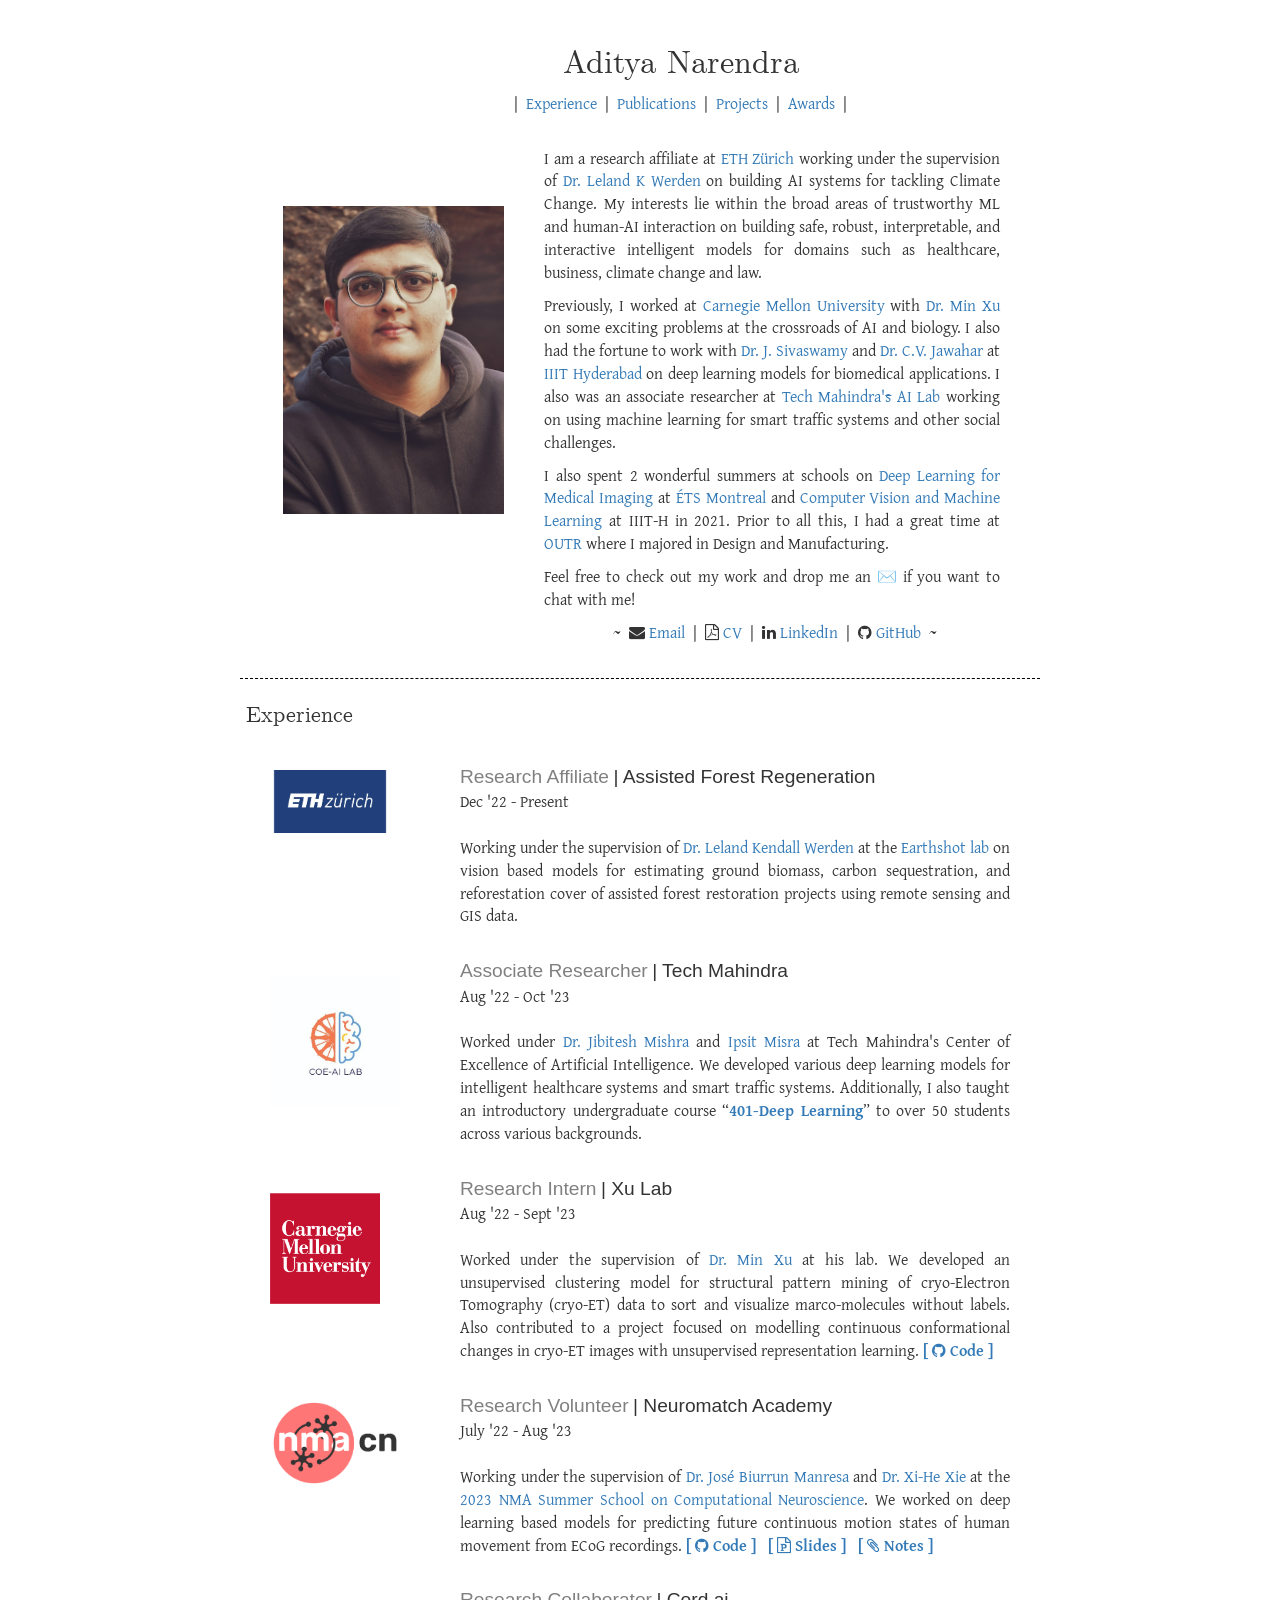
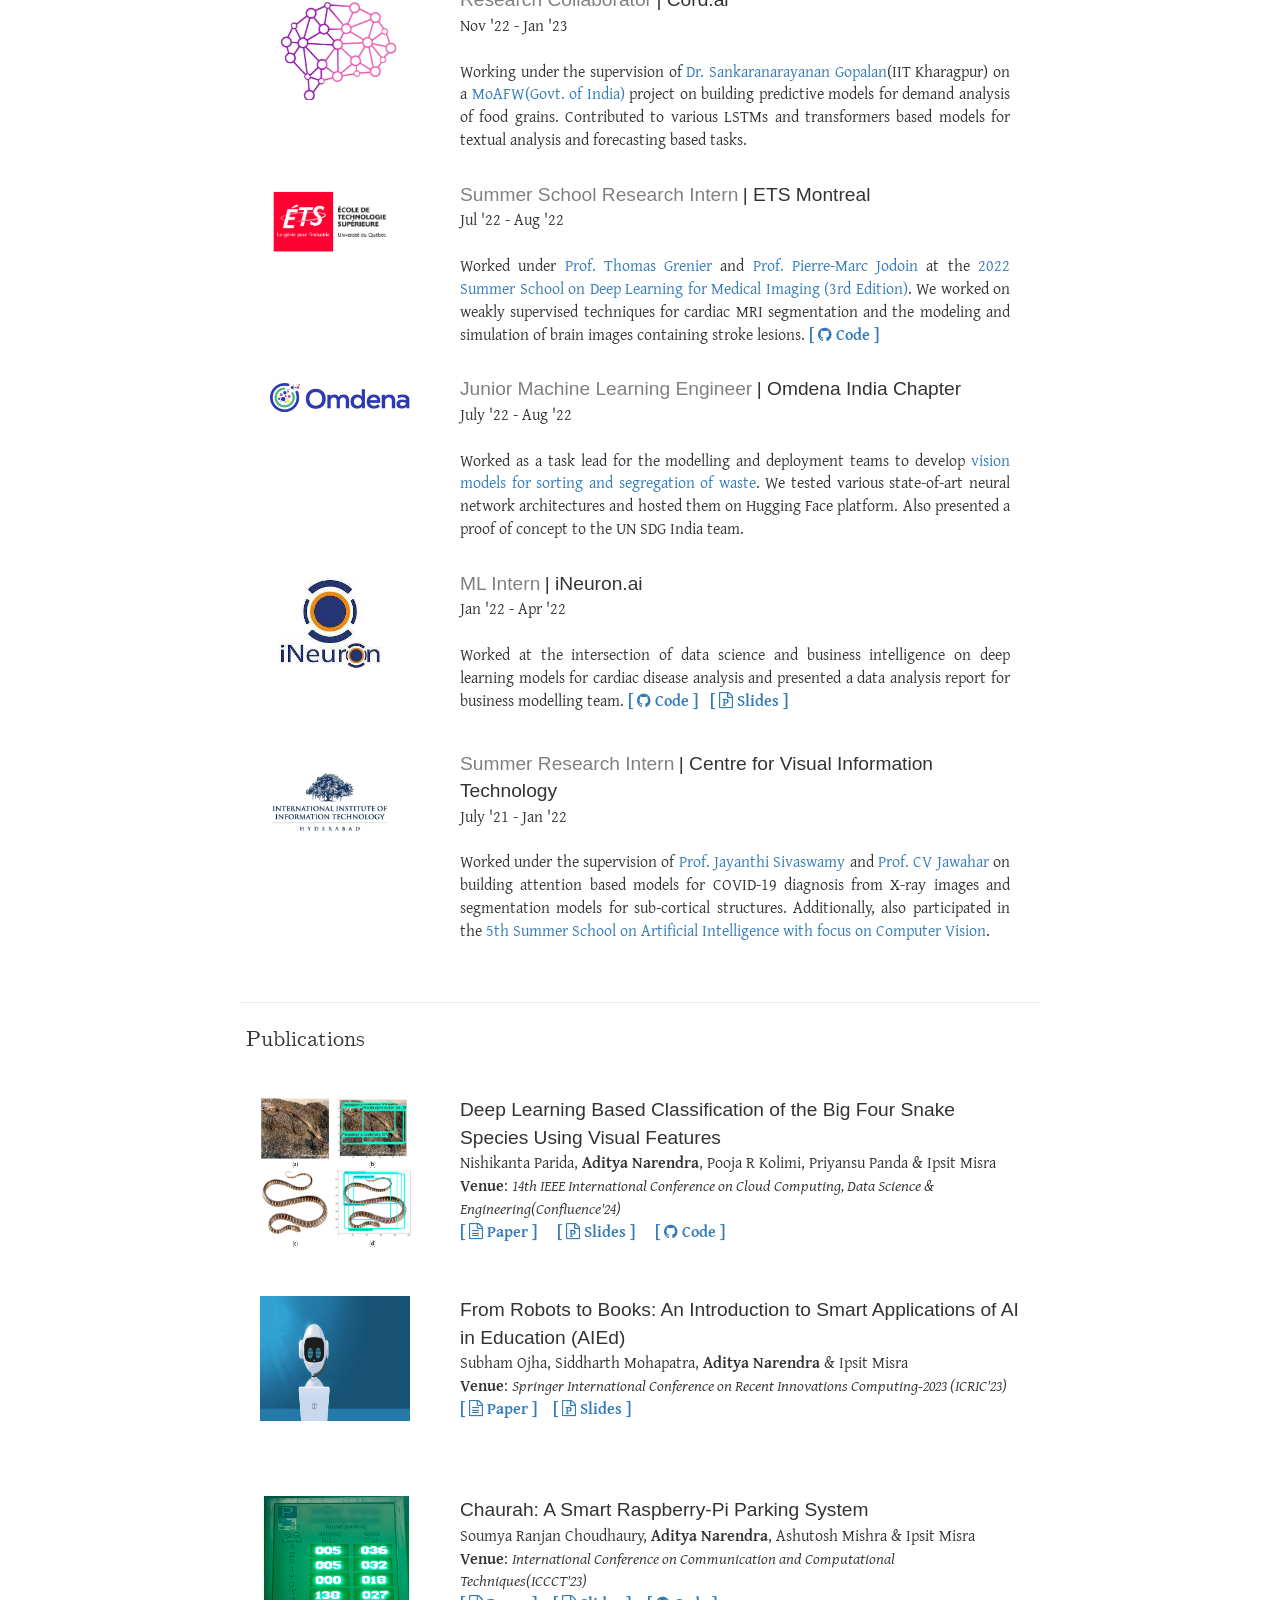
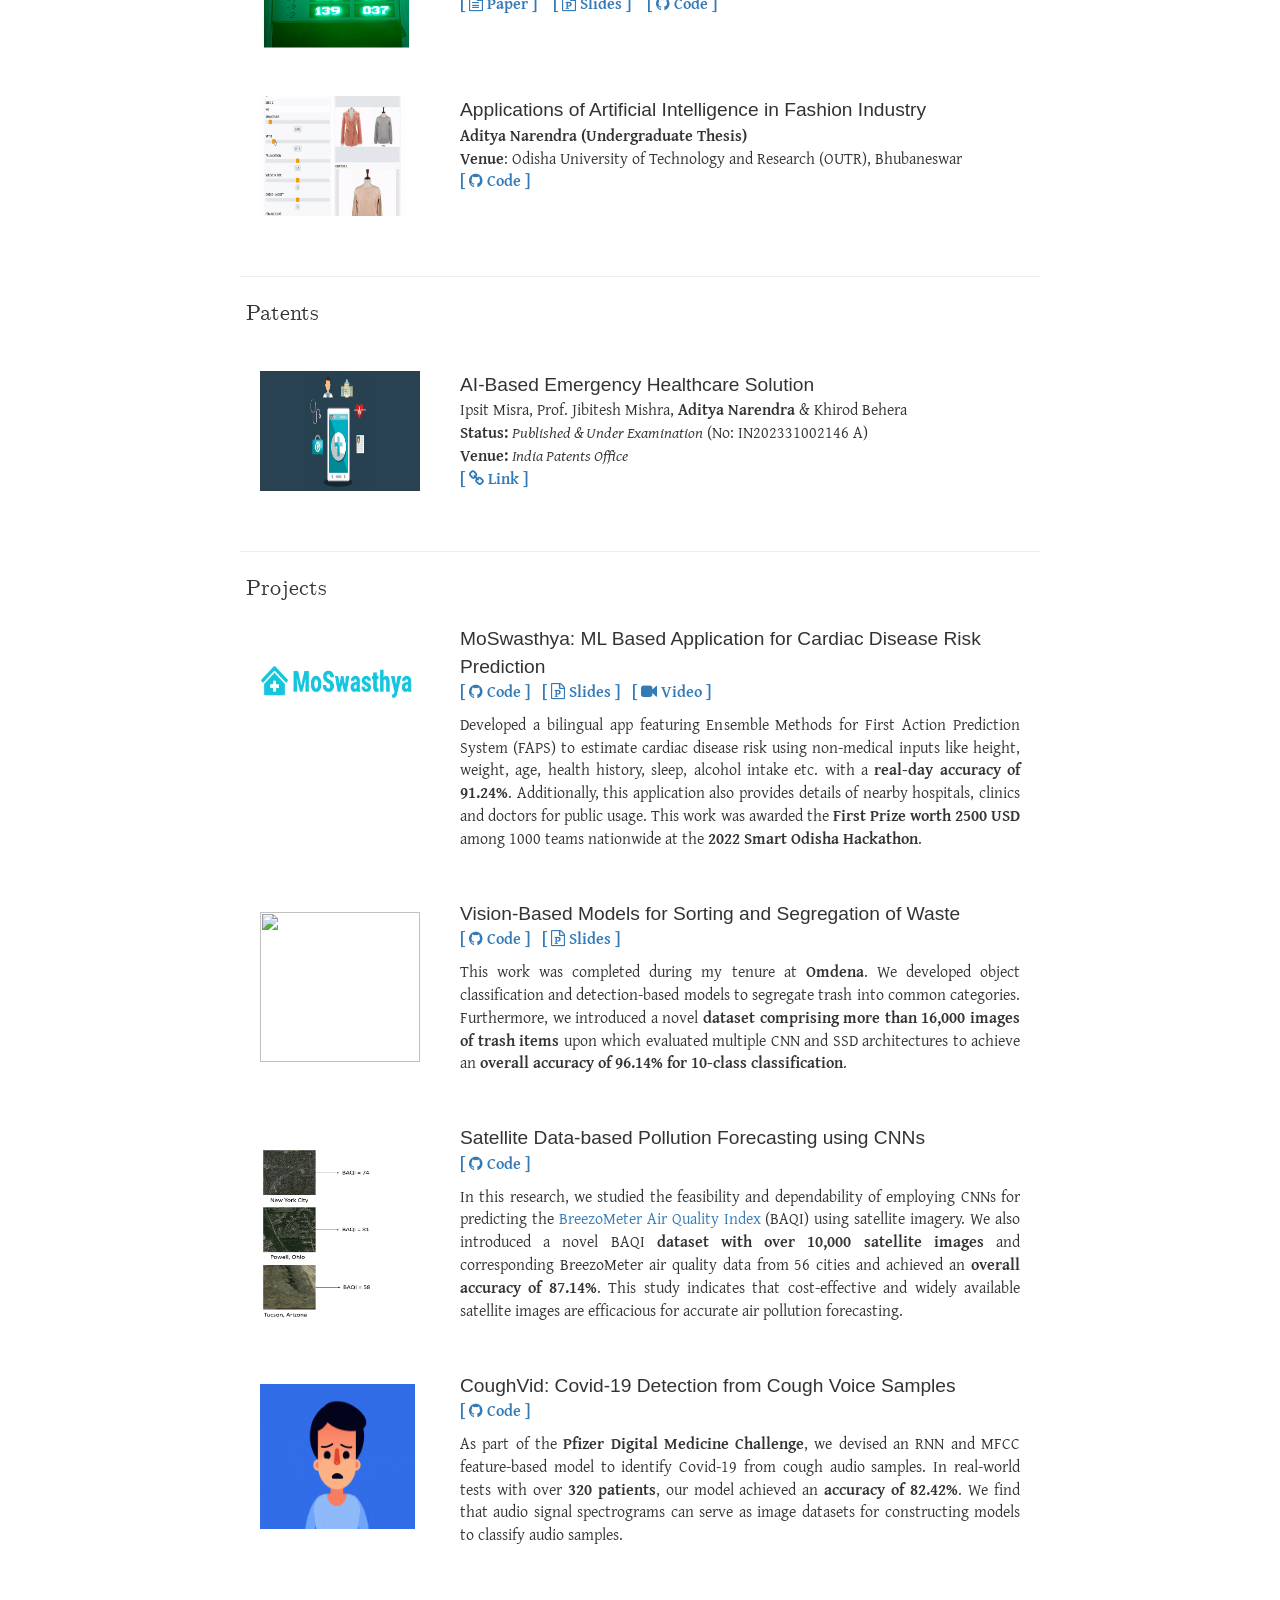
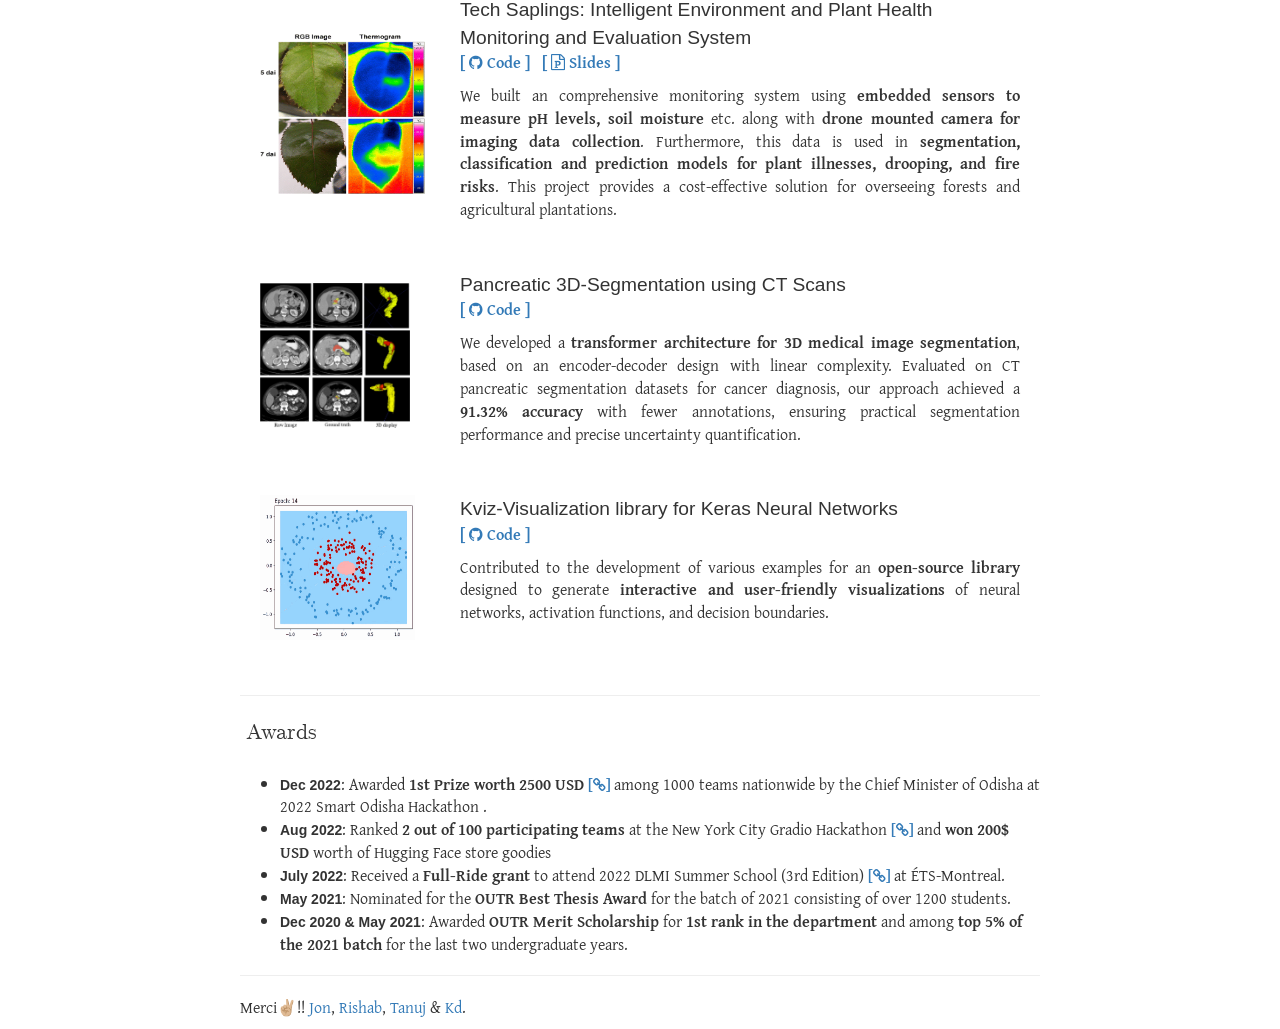
==== index.html @ ebeba5e8 "Update index.html" ====
<!DOCTYPE HTML>
<html lang="en">

<head>
    <meta http-equiv="Content-Type" content="text/html; charset=UTF-8">
    <meta name="viewport" content="width=device-width, initial-scale=1.0">
    <!-- Google tag (gtag.js) -->
<script async src="https://www.googletagmanager.com/gtag/js?id=G-Z0SBDEY50E"></script>
<script>
  window.dataLayer = window.dataLayer || [];
  function gtag(){dataLayer.push(arguments);}
  gtag('js', new Date());

  gtag('config', 'G-Z0SBDEY50E');
</script>



    <title>Aditya Narendra</title>

    <link rel="stylesheet" type="text/css" href="stylesheet.css">
    <link href="css/bootstrap.min.css" rel="stylesheet" media="screen">
    <link rel="stylesheet" href="https://maxcdn.bootstrapcdn.com/bootstrap/3.4.1/css/bootstrap.min.css">
    <script src="https://ajax.googleapis.com/ajax/libs/jquery/3.5.1/jquery.min.js"></script>
    <script src="https://maxcdn.bootstrapcdn.com/bootstrap/3.4.1/js/bootstrap.min.js"></script>

    <!-- 1st font -->
    <link rel="preconnect" href="https://fonts.googleapis.com">
    <link rel="preconnect" href="https://fonts.gstatic.com" crossorigin>
    <link href="https://fonts.googleapis.com/css2?family=EB+Garamond:ital@0;1&display=swap" rel="stylesheet">

    <!-- 2nd font -->
    <link rel="preconnect" href="https://fonts.googleapis.com">
    <link rel="preconnect" href="https://fonts.gstatic.com" crossorigin>
    <link href="https://fonts.googleapis.com/css2?family=Jost:wght@300;400&display=swap" rel="stylesheet">


    <!-- 3rd font -->
    <link rel="preconnect" href="https://fonts.googleapis.com">
    <link rel="preconnect" href="https://fonts.gstatic.com" crossorigin>
    <link href="https://fonts.googleapis.com/css2?family=Nanum+Myeongjo:wght@400;700&display=swap" rel="stylesheet">

    <!-- 4th font -->
    <link href="http://fonts.googleapis.com/css?family=Droid+Serif" rel="stylesheet" type="text/css">
    <link href="http://fonts.googleapis.com/css?family=Droid+Serif" rel="stylesheet" type="text/css">
    <link rel="stylesheet" type="text/css" href="https://cdn.jsdelivr.net/gh/aaaakshat/cm-web-fonts@latest/fonts.css">
    <link rel="stylesheet" href="./fonts/Serif/cmun-serif.css" />
    <link rel="stylesheet" href="./fonts/Serif-Slanted/cmun-serif-slanted.css" />
    <link rel="stylesheet" href="https://maxcdn.bootstrapcdn.com/font-awesome/4.4.0/css/font-awesome.min.css">
    <link rel="stylesheet" href="https://cdnjs.cloudflare.com/ajax/libs/font-awesome/4.7.0/css/font-awesome.min.css">
<link href="https://fonts.googleapis.com/css2?family=Gentium+Plus:ital,wght@0,400;0,700;1,400&display=swap" rel="stylesheet">




    <meta name="author" content="Aditya Narendra">
    <meta name="viewport" content="width=device-width, initial-scale=1">
    <meta name="Description"
        content="Aditya Narendra | Research Affiliate@ETH Zurich | Research Intern@Carnegie Mellon University | Researcher@COE-AI,BBSR, Tech Mahindra | Artificial Intelligence | Medical Imaging | Social Good | Healthcare | Artificial Cognitive Systems">
    <meta name="keywords"
        content="Aditya Narendra. ETH Zurich, Xu Lab, Carnegie Mellon University, COE-AI, OUTR-Bhubaneswar, Artificial Intelligence, Medical Imaging, Trustworthy ML, Human Centric-AI, Human-Computer Interaction">

    <!-- <link rel="stylesheet" type="text/css" href="stylesheet.css"> -->
    <link rel="shortcut icon" type="image/png" href="/webicon.ico">
</head>

<style>
    .body_wid {
        width: 100%;
    }

    @media screen and (max-width: 800px) {
        .body_wid {
            width: 820px;
        }

    }
</style>


<body class="bg_colour body_wid">
    <table border=0 class="bg_colour"
        style="width:100%;max-width:800px;border:0px;border-spacing:0px;border-collapse:separate;margin-right:auto;margin-left:auto;">

        <tbody>
            <tr style="padding:0px">
                <td style="padding:0px">

                    <!-- Name tab -->
                    <table border=0 class="bg_colour"
                        style="width:100%;border:0px;border-spacing:0px;border-collapse:separate;margin-right:auto;margin-left:auto;">
                        <tbody>


                            <tr style="padding:0px">

                                <td style="padding:2.5%;width:60%;vertical-align:middle;position:relative;left: 98px;">
                                    <p style="text-align:center">
                                    <h1 style="text-align:center">
                                        <name>Aditya Narendra</name>
                                    </h1>
                                    </p>
                                    <p style="text-align:center">
                                        &nbsp|&nbsp
                                        <a href="#experience">Experience</a>
                                        &nbsp|&nbsp
                                        <a href="#publications">Publications</a>
                                        &nbsp|&nbsp
                                        <a href="#projects">Projects</a>
                                        &nbsp|&nbsp
                                        <a href="#awards">Awards</a>
                                        &nbsp|&nbsp
                                    </p>
                                </td>
                                <td style="padding:2.5%;width:10%;max-width:10%">

                                </td>
                            </tr>

                        </tbody>
                    </table>
                    <div class="container" style="width:110%; height:55%; position:relative;bottom:25px;">
                        <div class="row" style="margin-top: 1%; display:flex; margin-left:-144px;">
                            <div class="four columns sidebar" style="position: relative;left:85px;">
                                <img height="60%" width="54%" style="position: relative;  top: 77px;left: 87px;"
                                    class="headshot" src="images/adi 3.jpg">


                            </div>
                            <div class="one columns">&nbsp;</div>
                            <div class="eight columns intro" style="margin-top: 18px; width:50%;height:50%;">
                                <p style="text-align:justify;position:relative;right:120px;">
                                    I am a research affiliate at <a href="https://ethz.ch/en.html" target="_blank">ETH Zürich</a> working under the supervision of <a
                                    href="https://usys.ethz.ch/en/people/profile.Mjk3MTM5.TGlzdC82MzcsMzIwMTk3MjIy.html"
                                    target="_blank">Dr. Leland K Werden</a> on building AI systems for tackling
                                Climate Change. My interests lie within the broad areas of trustworthy ML and human-AI interaction on building safe, robust, interpretable, and interactive intelligent models for domains such as healthcare, business, climate change and law.</p>
                                
                                
                               <p style="text-align:justify;position:relative;right:120px;"> 
                               Previously, I worked at
                                <a href="https://www.cmu.edu" target="_blank">Carnegie Mellon University</a> with <a href="https://cbd.cmu.edu/people/xu.html" target="_blank">Dr. Min Xu</a> on some exciting problems at the crossroads of AI and biology. I also had the fortune to work with <a
                                    href="https://www.iiit.ac.in/people/faculty/jsivaswamy/" target="_blank"> Dr.
                                    J. Sivaswamy</a> and <a href="https://www.iiit.ac.in/people/faculty/jawahar/"
                                    target="_blank">Dr. C.V. Jawahar</a> at <a href="https://www.iiit.ac.in"
                                    target="_blank">IIIT Hyderabad</a> on deep learning models for biomedical applications. I also was an associate researcher at <a
                                    href="https://www.techmahindra.com/en-in/business-process-services/ai-and-data-sciences-coes/" target="_blank">Tech Mahindra'<s>s</s> AI Lab</a> working on using machine learning for smart traffic systems and other social challenges.</p> 
                                    
                                <p style="text-align:justify;position:relative;right:120px;"> 
                                I also spent 2 wonderful summers at
                                schools on <a href="https://event.fourwaves.com/dlmi2022/pages" target="_blank">Deep Learning for Medical Imaging</a> at <a href="https://www.etsmtl.ca/en/home" target="_blank">ÉTS Montreal</a> and <a href="http://cvit.iiit.ac.in/summerschool2021/" target="_blank">Computer Vision and Machine Learning</a> at IIIT-H in 2021. Prior to all this, I had a great time at <a href="https://www.cet.edu.in" target="_blank">OUTR</a> where I majored in Design and Manufacturing. </p>
                           
                            <p style="text-align:justify;position:relative;right:120px;">
                                Feel free to check out my work and drop me an
                                <a href="mailto:adinarendra0108@gmail.com" target="_blank">✉️</a>
                                if you want to chat with me!
                            </p>

                            
                                <p style="text-align:center;margin:0px;padding:0px; position: relative;
                                    right: 117px;">
                                    &nbsp~&nbsp
                                    <i class="fa fa-envelope" aria-hidden="true"></i> <a href="mailto:adinarendra0108@gmail.com" target="_blank">Email</a> &nbsp|&nbsp
                                    <i class="fa fa-file-pdf-o" aria-hidden="true"></i> <a href="data/AdityaNarendraCV.pdf" target="_blank">CV</a> &nbsp|&nbsp
                                    <i class="fa fa-linkedin" aria-hidden="true"></i> <a href="https://www.linkedin.com/in/adityanarendra/" target="_blank">LinkedIn</a>
                                    &nbsp|&nbsp
                                    <i class="fa fa-github" aria-hidden="true"></i> <a href="https://github.com/AdiNarendra98" target="_blank">GitHub</a>
                                    &nbsp~&nbsp
                                </p>
                            </div>
                        </div>
                    </div>
                    
                    <!-- About section, quick links -->


                   <!-- <hr class="soft" style="margin-top: -4px;
                    margin-bottom: 20px;
                    border: 0;
                    border-top: 1px dashed black;"> -->
                    <!-- News -->

                    <!-- <br> -->
                   <!-- <button style="border:0px transparent; background-color: transparent;outline:none;" type="button"
                        class="collapsible" data-toggle="collapse" data-target="#content-news" id="news">
                        <heading>News</heading>
                    </button>


                    <div style="width:100%; height:93px;overflow-y:scroll;margin-top: 3px ;">
                        <ul id="news">

                            <li><strong>July 2023:</strong> Started working as a Research Volunteer at <a
                                href="https://academy.neuromatch.io" target="_blank">
                                Neuromatch Academy</a> 🧠.</li>

                            <li><strong>Dec 2022:</strong> Started working as a Research Affiliate at <a
                                    href="https://ethz.ch/en.html" target="_blank">
                                    ETH Zürich</a> 🌳.</li>


                            <li><strong>Dec 2022:</strong> Our works
                                <a href="https://drive.google.com/file/d/1cfBdxD8CGsiC3ga9HMAgUP1Czzb1fLhY/view?usp=sharing"
                                    target="_blank">
                                    MoSwasthya</a> and <a
                                    href="https://drive.google.com/file/d/1cfBdxD8CGsiC3ga9HMAgUP1Czzb1fLhY/view?usp=sharing"
                                    target="_blank">
                                    Tech Saplings</a> won 1st prize worth USD$4,500 at <a
                                    href="https://www.hackerearth.com/challenges/hackathon/smart-odisha-hackathon-2022/"
                                    target="_blank">Smart Odisha Hackathon 2022</a> 🏆.
                            </li>

                            <li><strong>Nov 2022:</strong> Joined <a href="https://cordai.org/" target="_blank">
                                    Cord.ai</a> as a Research Affiliate for a <a
                                    href="https://agricoop.nic.in/en">MoAFW(Govt. of India)</a> project 🌾.</li>


                            <li><strong>Aug 2022:</strong> Started working as a International Research Intern at <a
                                    href="https://www.cmu.edu/" target="_blank">
                                    Carnegie Mellon University</a> 🔬 .</li>
                            
                            <li><strong>Aug 2022:</strong> Started working as a Associate Researcher at <a
                                        href="https://www.techmahindra.com/en-in/?f=1833246643" target="_blank">
                                        Tech Mahindra's COE-AI</a> 🤖 .</li>


                            <li><strong>Aug 2022:</strong>Won 2nd prize worth USD $250 at the <a
                                    href="https://event.fourwaves.com/dlmi2022/pages" target="_blank">Hugging Face
                                    Gradio NYC Hackathon</a> 🥈.

                            <li><strong>July 2022:</strong> Selected as a participant for <a
                                    href="https://event.fourwaves.com/dlmi2022/pages" target="_blank"> 2022 Summer
                                    school on deep learning for medical imaging(3rd Edition)</a> at <a
                                    href="https://www.etsmtl.ca/" target="_blank"> ETS Montreal</a>. See you there 👋🏼
                                </a>.

                            <li><strong>Aug 2021:</strong> Graduated from <a href="https://www.cet.edu.in/teqip.php"
                                    target="_blank"> OUTR</a> 🎓 </a>.

                            <li><strong>July 2021:</strong> Selected as a participant at <a
                                    href="http://cvit.iiit.ac.in/summerschool2021/">5th Summer School on AI</a> with
                                focus on Computer Vision at <a href="https://www.iiit.ac.in/">IIT Hyderabad</a>. See you
                                there ☀️ </a>.

                            <li><strong>Apr 2021:</strong> Nominated for "Best Undegrad Thesis Award" at <a
                                    href="https://www.cet.edu.in/index.php" target="_blank"> OUTR</a> 📄 </a>.



                        </ul>
                    </div> 

                    <!-- </div> -->
                    <!-- </div> --> 

                    <hr class="soft" style="margin-top: 10px;
                    margin-bottom: 20px;
                    border: 0;
                    border-top: 1px dashed black;">


                    <!-- Experience -->

                    <button style="border:0px transparent; background-color: transparent;outline:none;" type="button"
                        id="experience">
                        <heading> Experience</heading>
                    </button>
                    <div id="content-experience" class="collapse in">

                        <table border=0 class="bg_colour" id="experience"
                            style="padding:20px;width:100%;border:0px;border-spacing:0px;border-collapse:separate;margin-right:auto;margin-left:auto;">
                            <tbody>


                                <tr>
                                    <td style="padding:10px;width:25%;vertical-align:middle">
                                        <div class="one">
                                            <img src='images/eth2.webp' width="120">
                                        </div>
                                    </td>
                                    <td style="padding:10px;width:75%;vertical-align:top">
                                        <papertitle style="color:gray"><big>Research Affiliate</big>
                                        </papertitle>
                                        <papertitle><big> | Assisted Forest
                                                Regeneration</big></papertitle>
                                        <br>
                                        Dec '22 - Present
                                        <br>
                                        <br>
                                        <p align="justify">  Working under the supervision of <a href="https://usys.ethz.ch/en/people/profile.Mjk3MTM5.TGlzdC82MzcsMzIwMTk3MjIy.html" _blank">Dr. Leland Kendall Werden</a> at the <a href="https://www.collaborative.earth/lab-assisted-forest-regeneration" _blank">Earthshot lab</a> on vision based models for estimating ground biomass, carbon sequestration, and reforestation cover of assisted forest restoration projects using remote sensing and GIS data.</p>
                                        
                                    </td>
                                </tr>


                                <tr>
                                    <td style="padding:10px;width:25%;vertical-align:middle">
                                        <div class="one">
                                            <img src='images/coe ai logo.jpg' width="130">
                                        </div>
                                    </td>
                                    <td style="padding:10px;width:75%;vertical-align:top">
                                        <papertitle style="color:gray"><big>Associate Researcher</big> </papertitle>
                                        <papertitle><big> | Tech Mahindra</big></papertitle>
                                        <br>
                                        Aug '22 - Oct '23
                                        <br>
                                        <br>
                                        <p align="justify">  Worked under <a href=" https://scholar.google.se/citations?user=fYgiQecAAAAJ&hl=en" _blank">Dr. Jibitesh Mishra</a> and <a href="https://www.linkedin.com/in/ipsit-misra-9056a212 lipi=urn%3Ali%3Apage%3Ad_flagship3_profile_view_base_contact_details%3BlDdyWCpgQT2gsi8SAJOZ7w%3D%3D" _blank">Ipsit Misra</a> at Tech Mahindra's Center of Excellence of Artificial Intelligence. We developed various deep learning models for intelligent healthcare systems and smart traffic systems. Additionally, I also taught an introductory undergraduate course “<a href="https://coeaibbsr.github.io/401-Deep-Learning/" target="_blank"><b>401-Deep Learning</b></a>” to over 50 students across various backgrounds.</p>
                                    </td>
                                </tr>

                                <tr>
                                    <td style="padding:10px;width:25%;vertical-align:middle">
                                        <div class="one">
                                            <img src='images/cmu logo.jpg' width="110">
                                        </div>
                                    </td>
                                    <td style="padding:10px;width:75%;vertical-align:top">
                                        <papertitle style="color:gray"><big>Research Intern</big>
                                        </papertitle>
                                        <papertitle><big> | Xu Lab </big>
                                        </papertitle>
                                        <br>
                                        Aug '22 - Sept '23
                                        <br>
                                        <br>
                                        <p align="justify"> Worked under the supervision of <a href="https://cbd.cmu.edu/people/xu.html" target="_blank">Dr. Min Xu</a> at his lab. We developed an unsupervised clustering model for structural pattern mining of cryo-Electron Tomography (cryo-ET) data to sort and visualize marco-molecules without labels. Also contributed to a project focused on modelling continuous conformational changes in cryo-ET images with unsupervised representation learning. <a style="font-weight: 800;font-size: 16px"
                                            href="https://github.com/AdiNarendra98/XuLabs-aitom " target="_blank">[ <i class="fa fa-github" aria-hidden="true"></i> 
                                            Code ]</a></p>
                                    </td>
                                </tr>

                                <tr>
                                    <td style="padding:10px;width:25%;vertical-align:middle">
                                        <div class="one">
                                            <img src='images/nma.png' width="130">
                                        </div>
                                    </td>
                                    <td style="padding:10px;width:75%;vertical-align:top">
                                        <papertitle style="color:gray"><big>Research Volunteer</big> </papertitle>
                                        <papertitle><big> | Neuromatch Academy</big></papertitle>
                                        <br>
                                        July '22 - Aug '23
                                        <br>
                                        <br>
                                        <p align="justify"> Working under the supervision of <a href="https://scholar.google.dk/citations?user=5EHfidUAAAAJ&hl=en" target="_blank">Dr. José Biurrun Manresa</a> and <a href="https://www.linkedin.com/in/jxxie" target="_blank">Dr. Xi-He Xie</a> at the <a href="https://compneuro.neuromatch.io/tutorials/intro.html" target="_blank">2023 NMA Summer School on Computational Neuroscience</a>. We worked on deep learning based models for predicting future continuous motion states of human movement from ECoG recordings. <a style="font-weight: 800;font-size: 16px"
                                            href="https://github.com/AdiNarendra98/NMACompNeuro-2023" target="_blank">[ <i class="fa fa-github" aria-hidden="true"></i> 
                                            Code ]</a>&nbsp;&nbsp;
                                            
                                            <a style="font-weight: 800; font-size: 16px"
                                            href="https://drive.google.com/file/d/1-sRtDmwekqunVUdEgIUPxj9G7HMCnPyG/view?usp=sharing" target="_blank">[ <i class="fa fa-file-powerpoint-o" aria-hidden="true"></i> Slides ]</a>&nbsp;&nbsp;
                                            
                                            <a style="font-weight: 800;font-size: 16px"
                                                href="https://drive.google.com/file/d/1waw7gUm5EMuoeIdnq6wNfntYa4AZJ51X/view?usp=sharing" target="_blank">[ <i class="fa fa-paperclip" aria-hidden="true"></i> Notes ]</a></p>
                                    </td>
                                </tr>




                                <tr>
                                    <td style="padding:10px;width:25%;vertical-align:middle">
                                        <div class="one">
                                            <img src='images/cordai.png' width="130">
                                        </div>
                                    </td>
                                    <td style="padding:10px;width:75%;vertical-align:top">
                                        <papertitle style="color:gray"><big>Research Collaborator</big> </papertitle>
                                        <papertitle><big> | Cord.ai</big></papertitle>
                                        <br>
                                        Nov '22 - Jan '23
                                        <br>
                                        <br>
                                        <p align="justify">Working under the supervision of <a href="https://in.linkedin.com/in/sankaranarayanan-gopalan-44ab0138" target="_blank">Dr. Sankaranarayanan Gopalan</a>(IIT Kharagpur) on a <a href="http://agricoop.nic.in/" target="_blank">MoAFW(Govt. of India)</a> project on building predictive models for demand analysis of food grains. Contributed to various LSTMs and transformers based models for textual analysis and forecasting based tasks.</p>
                                    </td>
                                </tr>


                                <tr>
                                    <td style="padding:10px;width:25%;vertical-align:middle">
                                        <div class="one">
                                            <img src='images/ets mtl.jpeg' width="120">
                                        </div>
                                    </td>
                                    <td style="padding:10px;width:75%;vertical-align:top">
                                        <papertitle style="color:gray"><big>Summer School Research Intern</big>
                                        </papertitle>
                                        <papertitle><big> | ETS Montreal </big></papertitle>
                                        <br>
                                        Jul '22 - Aug '22
                                        <br>
                                        <br>
                                        <p align="justify">Worked under <a href="https://scholar.google.com/citations?user=gwfEQ8sAAAAJ&hl=en" target="_blank">Prof. Thomas Grenier</a> and <a href="https://scholar.google.de/citations?user=JM9-OOsAAAAJ&hl=en" target="_blank">Prof. Pierre-Marc Jodoin </a> at the <a href="https://event.fourwaves.com/dlmi2022/pages" target="_blank">2022 Summer School on Deep Learning for Medical Imaging  (3rd Edition)</a>. We worked on weakly supervised techniques for cardiac MRI segmentation and the modeling and simulation of brain images containing stroke lesions. <a style="font-weight: 800;font-size: 16px"
                                            href="https://github.com/AdiNarendra98/ETS-DLMI-22 " target="_blank">[ <i class="fa fa-github" aria-hidden="true"></i> Code ]</a> </p>
                                    </td>
                                </tr>



                                <tr>
                                    <td style="padding:10px;width:25%;vertical-align:middle">
                                        <div class="one">
                                            <img src='images/Omdena-Logo.png' width="140">
                                        </div>
                                    </td>
                                    <td style="padding:10px;width:75%;vertical-align:top">
                                        <papertitle style="color:gray"><big>Junior Machine Learning Engineer</big>
                                        </papertitle>
                                        <papertitle><big> | Omdena India Chapter </big>
                                        </papertitle>
                                        <br>
                                        July '22 - Aug '22
                                        <br>
                                        <br>
                                        <p align="justify">Worked as a task lead for the modelling and deployment teams to develop <a href="https://adinarendra98.github.io/#projects">vision models for sorting and segregation of waste</a>. We tested various state-of-art neural network architectures and hosted them on Hugging Face platform. Also presented a proof of concept to the UN SDG India team.</p>
                                        </p>
                                    </td>
                                </tr>



                                <tr>
                                    <td style="padding:10px;width:25%;vertical-align:middle">
                                        <div class="one">
                                            <img src='images/ineuron.jpeg' width="120">
                                        </div>
                                    </td>
                                    <td style="padding:10px;width:75%;vertical-align:top">
                                        <papertitle style="color:gray"><big>ML Intern</big> </papertitle>
                                        <papertitle><big> | iNeuron.ai</big></papertitle>
                                        <br>
                                        Jan '22 - Apr '22
                                        <br>
                                        <br>
                                        <p align="justify">Worked at the intersection of data science and business intelligence on deep learning models for cardiac disease analysis and presented a data analysis report for business modelling team. <a style="font-weight: 800;font-size: 16px"
                                            href="https://github.com/AdiNarendra98/HeartDiseaseAnalysis-iNueron.ai-Internship" target="_blank">[ <i class="fa fa-github" aria-hidden="true"></i> Code ]</a>&nbsp;&nbsp;
                                            
                                            <a style="font-weight: 800; font-size: 16px"
                                            href="https://github.com/AdiNarendra98/HeartDiseaseAnalysis-iNueron.ai-Internship/blob/main/Final%20Report-Heart%20Disease%20Diagnosis%20Analysis.pdf" target="_blank">[ <i class="fa fa-file-powerpoint-o" aria-hidden="true"></i> Slides ]</a> </p>
                                    </td>
                                </tr>

                                <tr>
                                    <td style="padding:10px;width:25%;vertical-align:middle">
                                        <div class="one">
                                            <img src='images/iiit hyd 1.png' width="120">
                                        </div>
                                    </td>
                                    
                                    <td style="padding:10px;width:75%;vertical-align:top">
                                        <papertitle style="color:gray"><big>Summer Research Intern</big>
                                        </papertitle>
                                        <papertitle><big> | Centre for Visual Information Technology </big></papertitle>
                                        <br>
                                        July '21 - Jan '22
                                        <br>
                                        <br>
                                        <p align="justify">Worked under the supervision of  <a href="https://www.iiit.ac.in/people/faculty/jsivaswamy/" target="_blank">Prof. Jayanthi Sivaswamy</a> and <a href="https://faculty.iiit.ac.in/~jawahar/" target="_blank">Prof. CV Jawahar</a> on building attention based models for COVID-19 diagnosis from X-ray images and segmentation models for sub-cortical structures. Additionally, also participated in the <a href="http://cvit.iiit.ac.in/summerschool2021/" target="_blank">5th Summer School on Artificial Intelligence with focus on Computer Vision</a>. </p>
                                    </td>
                                </tr>
                            </tbody>
                        </table>
                    </div>
                    <hr class="soft">



                    <!-- Publications -->

                    <button id="publications"
                        style="border:0px transparent; background-color: transparent;outline:none;" type="button">
                        <heading>Publications</heading>
                    </button>

                    <div>

                        <table id="publications"
                            style="width:100%;border:0px;border-spacing:0px;border-collapse:separate;margin-right:auto;margin-left:auto;">
                            <tbody>


            <tr style="position: relative; top:20px">
                <td style="padding:20px;width:25%;vertical-align:middle">
                    <div class="one">
                        <img src='images/SAAP.png' width="152" height="152">
                    </div>
                </td>
                <td style="padding:20px;width:75%;vertical-align:top">
                    <span class="pub-title">
                            <papertitle><big>Deep Learning Based Classification of the Big Four Snake Species Using Visual Features</big></papertitle></span> <br>

                    <div class="pub-authors"> Nishikanta Parida, <b>Aditya Narendra</b>, Pooja R Kolimi, Priyansu Panda & Ipsit Misra
                    </div>
                    <span class="pub-venue"><b>Venue</b>:  <i> 14th IEEE International Conference on Cloud Computing, Data Science & Engineering(Confluence'24)</i>
                     </span> <br>
                     <b><a style="font-weight: 800;font-size: 16px"href="https://drive.google.com/file/d/1DHvogLxatLB1183-5wSi-hjEKreWB1y2/view?usp=sharing" target="_blank">[ <i class="fa fa-file-text-o" aria-hidden="true"></i> Paper ]</a></b> &nbsp;&nbsp;&nbsp;
                     
                     <b><a style="font-weight: 800; font-size: 16px" href="https://drive.google.com/file/d/1dYvpnClBErja_tQjtuNFTmGdOp5gywlM/view?usp=sharing" target="_blank">[ <i class="fa fa-file-powerpoint-o" aria-hidden="true"></i> Slides ]</a></b> &nbsp;&nbsp;&nbsp;
                     
                     <b><a style="font-weight: 800; font-size: 16px" href="https://github.com/priyansu-learner/Classification-of-Snake-Species-in-Indian-Subcontinent" target="_blank">[ <i class="fa fa-github" aria-hidden="true"></i> Code ]</a></b> 
                    
                </td>
            </tr>


            <tr style="position: relative; top:20px">
                <td style="padding:20px;width:25%;vertical-align:middle">
                    <div class="one">
                        <img src='images/aied.gif' width="150" height="125">
                    </div>
                </td>
                <td style="padding:20px;width:75%;vertical-align:top">
                    <span class="pub-title">
                        
                            <papertitle><big>From Robots to Books: An Introduction to Smart
                                    Applications of AI in Education (AIEd) </big></papertitle>
                         </span>

                    <br>

                    <div class="pub-authors">Subham Ojha, Siddharth Mohapatra, <span class="fw6"><b> Aditya Narendra</b> & Ipsit Misra
                    </div>
                    <span class="pub-venue"><b>Venue</b>: <i> Springer International Conference on Recent Innovations Computing-2023 (ICRIC'23)</i>
                    </span> <br>
                    <span class="pub-desc">
                        <a style=" font-weight: 800;font-size: 16px" href="https://arxiv.org/pdf/2301.10026.pdf" target="_blank">[ <i class="fa fa-file-text-o" aria-hidden="true"></i> 
                            <b>Paper</b> ]</a>&nbsp;&nbsp;&nbsp;
                        
                        <a style="font-weight: 800;font-size: 16px" href="https://drive.google.com/file/d/1908O7lRlv_74TN4YdJwHTCY6J33fBbNY/view?usp=sharing" target="_blank">[ <i class="fa fa-file-powerpoint-o" aria-hidden="true"></i> <b>Slides</b> ]</a>&nbsp;&nbsp;&nbsp;
                        
                    </span>
                </td>
            </tr>

            <tr style="position: relative; top:20px">
                <td style="padding:20px;width:25%;vertical-align:middle">
                    <div class="one">
                        <img src='images/chaurah.jpeg' width="153" height="152">
                    </div>
                </td>
                <td style="padding:20px;width:75%;vertical-align:top">
                    <span class="pub-title">
                            <papertitle><big>Chaurah: A Smart Raspberry-Pi Parking System </big>
                            </papertitle>
                        </a> </span>

                    <br>

                    <div class="pub-authors"> Soumya Ranjan Choudhaury, <b>Aditya Narendra</b>, Ashutosh Mishra & Ipsit Misra
                    </div>
                    <span class="pub-venue"><b>Venue</b>: <i>International Conference on Communication and Computational Techniques(ICCCT'23)</i>
                    </span> <br>
                    <span class="pub-desc">
                        <a style="font-weight: 800; font-size: 16px"
                        href="https://www.techrxiv.org/users/688044/articles/680879-chaurah-a-smart-raspberry-pi-based-parking-system" target="_blank">[ <i class="fa fa-file-text-o" aria-hidden="true"></i> 
                        Paper ]</a>&nbsp;&nbsp;&nbsp;
                        
                        <a style="font-weight: 800; font-size: 16px"
                        href="https://drive.google.com/file/d/1fQjdYmiGYiHT1NQxKf0WspHiOkCUCpcr/view?usp=sharing" target="_blank">[ <i class="fa fa-file-powerpoint-o" aria-hidden="true"></i> Slides ]</a>&nbsp;&nbsp;&nbsp;
                        
                        <a style="font-weight: 800;font-size: 16px"
                            href=" https://github.com/choudhury722k/Number-plate-recognition" target="_blank">[ <i class="fa fa-github" aria-hidden="true"></i> 
                            Code ]</a>&nbsp;&nbsp;&nbsp;
                    </span>
                </td>
            </tr>

            <tr style="position: relative; top:20px">
                <td style="padding:20px;width:25%;vertical-align:middle">
                    <div class="one">
                        <img src='images/AI For Fashion.gif' width="145" height="120">
                    </div>
                </td>
                <td style="padding:20px;width:75%;vertical-align:top">
                    <span class="pub-title">
                        
                            <papertitle><big>Applications of Artificial Intelligence in Fashion Industry </big></papertitle>
                         </span>
                <br>

                    <div class="pub-authors"><b> Aditya Narendra (Undergraduate Thesis) </b>
                    </div>
                    <span class="pub-venue"><b><b>Venue</b></b>: Odisha University of Technology and Research (OUTR), Bhubaneswar
                    </span> <br>
                    <span class="pub-desc">
                        <a style=" font-weight: 800;font-size: 16px" href="https://github.com/AdiNarendra98/AI-for-Fashion" target="_blank">[ <i class="fa fa-github" aria-hidden="true"></i> 
                            <b>Code</b> ]</a>&nbsp;&nbsp;&nbsp;
                        
                        
                        
                    </span>
                </td>
            </tr>


         <!--   <tr onmouseout="covid_stop()" onmouseover="covid_start()">
                <td style="padding:20px;width:25%;vertical-align:middle">
                    <div class="one">
                        <div class="two" id='covid_gradcam'>
                            <img src='images/bc2.webp' width="165" height="122">
                        </div>
                        <img src='images/bc1.gif' width="165" height="122">
                    </div>
                    <script type="text/javascript">
                        function covid_start() {
                            document.getElementById('covid_gradcam').style.opacity = "1";
                        }

                        function covid_stop() {
                            document.getElementById('covid_gradcam').style.opacity = "0";
                        }
                        covid_stop()
                    </script>
                </td>
                <td style="padding:20px;width:75%;vertical-align:top">
                    <span class="pub-title">
                            <papertitle><big>Meta-Learning based Hybrid Algorithm for Breast Cancer Detection </big>
                            </papertitle></span><br>

                    <div class="pub-authors"> Khirod Behera, <span class="fw6"><b> Aditya
                                Narendra</b> </span>, Shubham Ojha & Ipsit Misra.
                    </div>
                    </div>
                    <span class="pub-venue"><i><b>Status:</b> In Preparation</i> </span> <br>
                    <p><a style="font-weight: 520;font-family: Computer Modern Sans; font-size: 14px"
                        href="https://github.com/shubhamOjha1000/Breast-Cancer">[ <i class="fa fa-github" aria-hidden="true"></i> 
                        Code ]</a>&nbsp;&nbsp;
            </tr>-->



        </tbody>
    </table>
    </div>




    <hr class="soft">
     <!-- Patents -->

     <button id="publications"
     style="border:0px transparent; background-color: transparent;outline:none;" type="button">
     <heading>Patents</heading>
 </button>

 <div>

     <table id="patents"
         style="width:100%;border:0px;border-spacing:0px;border-collapse:separate;margin-right:auto;margin-left:auto;">
         <tbody>
            <tr style="position: relative; top:20px">
                <td style="padding:20px;width:25%;vertical-align:middle">
                    <div class="one">
                        <img src='images/patent1.jpg' width="160" height="120">
                    </div>
                </td>
                <td style="padding:20px;width:75%;vertical-align:top">
                    <span class="pub-title">
                            <papertitle><big>AI-Based Emergency Healthcare Solution</big>
                            </papertitle>
                        </a> </span>

                    <br>

                    <div class="pub-authors"> Ipsit Misra, Prof. Jibitesh Mishra, <b>Aditya Narendra</b> & Khirod Behera
                    </div>
                    <span class="pub-venue"><b>Status:</b> <i>Published & Under
                            Examination</i> (No: IN202331002146 A) </span> <br>
                    <span class="pub-venue"><b>Venue:</b> <i>India Patents Office </i>
                    </span> <br>
                    <span class="pub-desc">
                        <a style="font-weight: 800;font-size: 16px"
                            href="https://drive.google.com/drive/folders/1V_-uaiIB4jKCIhaXHGZg3LBqB31OKsUr?usp=share_link" target="_blank">[ <i class="fa fa-link" aria-hidden="true"></i> 
                            Link ]</a>&nbsp;&nbsp;&nbsp;
                    </span>
                </td>
            </tr>

</tr>

         </tbody>
        </table>
        </div>
<hr class="soft">




    <!-- Projects -->

    <button style="border:0px transparent; background-color: transparent;outline:none;" type="button" id="projects">
        <heading>Projects</heading>
    </button>
    <div>

        <table id="projects"
            style="width:100%;border:0px;border-spacing:0px;border-collapse:separate;margin-right:auto;margin-left:auto;">
            <tbody>

                <tr>
                    <td style="padding:20px;width:25%;vertical-align:middle">
                        <div class="one">
                            <img src='images/MoSwasthya.png' width="155" height="40">
                        </div>
                    </td>
                    <td style="padding:20px;width:75%;vertical-align:top">
                        <papertitle><big>MoSwasthya: ML Based Application for Cardiac Disease Risk Prediction</big></papertitle><br>
                        <p><a style="font-weight: 800;font-size: 16px"
                                href="https://github.com/AdiNarendra98/MoSwasthya-SmartOdishaHackathon-22" target="_blank">[ <i class="fa fa-github" aria-hidden="true"></i> 
                                Code ]</a>&nbsp;&nbsp;

                            <a style="font-weight: 800; font-size: 16px"
                               href="https://drive.google.com/file/d/18w8Rb3m5vbQ_LKPQeHmdFUO6CLg4iZwT/view?usp=sharing" target="_blank">[ <i class="fa fa-file-powerpoint-o" aria-hidden="true"></i> 
                               Slides ]</a>&nbsp;&nbsp;
                                
                                <a style="font-weight: 800; font-size: 16px"
                                href="https://drive.google.com/file/d/1W9jPIDifGTuhByuY4gXJ_F_E_4sKYs9O/view?usp=sharing" target="_blank">[ <i class="fa fa-video-camera" aria-hidden="true"></i> 
                                Video ]</a>&nbsp;&nbsp;
                        </p>

                        <p align="justify">Developed a bilingual app featuring Ensemble Methods for First Action Prediction System (FAPS) to estimate cardiac disease risk using non-medical inputs like height, weight, age, health history, sleep, alcohol intake etc. with a <b>real-day accuracy of 91.24%</b>. Additionally, this application also provides details of nearby hospitals, clinics and doctors for public usage. This work was awarded the <b>First Prize worth 2500 USD</b> among 1000 teams nationwide at the <b>2022 Smart Odisha Hackathon</b>.</p>
                    </td>
                </tr>
                  
                
                <tr>
                    <td style="padding:20px;width:25%;vertical-align:middle">
                        <div class="one">
                            <img src='images/trash.gif' width="160" height="150">
                        </div>
                    </td>
                    <td style="padding:20px;width:75%;vertical-align:top">
                        <papertitle><big>Vision-Based Models for Sorting and Segregation of Waste</big></papertitle><br>
                        <p><a style="font-weight: 800; font-size: 16px"
                                href="https://github.com/AdiNarendra98/Omdena-Improving_Waste_Segregation" target="_blank">[ <i class="fa fa-github" aria-hidden="true"></i> 
                                Code ]</a>&nbsp;&nbsp;

                            <a style="font-weight: 800;font-size: 16px"
                                href="https://drive.google.com/file/d/1I_g_GMH0LYD50cggukm29lAxbB-Kw9dJ/view?usp=sharing" target="_blank">[ <i class="fa fa-file-powerpoint-o" aria-hidden="true"></i> 
                                Slides ]</a>&nbsp;&nbsp;
                        </p>

                        <p align="justify">This work was completed during my tenure at <b>Omdena</b>. We developed object classification and detection-based models to segregate trash into common categories. Furthermore, we introduced a novel <b>dataset comprising more than 16,000 images of trash items</b> upon which evaluated multiple CNN and SSD architectures to achieve an <b>overall accuracy of 96.14% for 10-class classification</b>.</p>
                    </td>
                </tr>
                
                <tr>
                    <td style="padding:20px;width:25%;vertical-align:middle">
                        <div class="one">
                            <img src='images/pollution.PNG' width="110" height="170">
                        </div>
                    </td>
                    <td style="padding:20px;width:75%;vertical-align:top">
                        <papertitle><big>Satellite Data-based Pollution Forecasting using CNNs</big></papertitle><br>
                        <p><a style="font-weight: 800; font-size: 16px"
                                href="https://github.com/AdiNarendra98/AI-for-Environment/tree/main/07.%20Satellite%20Data%20based%20Pollution%20Forecasting%20using%20CNNs" target="_blank">[ <i class="fa fa-github" aria-hidden="true"></i> 
                                Code ]</a>&nbsp;&nbsp;
                        </p>

                        <p align="justify">In this research, we studied the feasibility and dependability of employing CNNs for predicting the <a href="https://www.breezometer.com/air-quality-map/" target="_blank">BreezoMeter Air Quality Index</a> (BAQI) using satellite imagery. We also introduced a novel BAQI <b>dataset with over 10,000 satellite images</b> and corresponding BreezoMeter air quality data from 56 cities</b> and achieved an <b>overall accuracy of 87.14%</b>. This study indicates that cost-effective and widely available satellite images are efficacious for accurate air pollution forecasting.</p>
                    </td>
                </tr>

               

                 <tr>
                    <td style="padding:20px;width:25%;vertical-align:middle">
                                <div class="one">
                                    <img src='images/coughvid.gif' width="155" height="145">
                                </div>
                            </td>
                            <td style="padding:20px;width:75%;vertical-align:top">
                                <papertitle><big>CoughVid: Covid-19 Detection from Cough Voice Samples</big></papertitle><br>
                                <p><a style="font-weight: 800; font-size: 16px"
                                        href="https://github.com/AdiNarendra98/CoughVid-Covid19-Detection-from-Cough-Samples" target="_blank">[ <i class="fa fa-github" aria-hidden="true"></i> 
                                        Code ]</a>&nbsp;&nbsp;
                                </p>

                                <p align="justify">As part of the <b>Pfizer Digital Medicine Challenge</b>, we devised an RNN and MFCC feature-based model to identify Covid-19 from cough audio samples. In real-world tests with over <b>320 patients</b>, our model achieved an <b>accuracy of 82.42%</b>. We find that audio signal spectrograms can serve as image datasets for constructing models to classify audio samples.</p>
                    </td>
                </tr>



                <tr>
                    <td style="padding:20px;width:25%;vertical-align:middle">
                        <div class="one">
                            <img src='images/tech saplings.gif' width="165" height="160">
                        </div>
                    </td>
                    <td style="padding:20px;width:75%;vertical-align:top">
                        <papertitle><big>Tech Saplings: Intelligent Environment and Plant Health Monitoring and
                                Evaluation System </big></papertitle><br>
                        <p><a style="font-weight: 800;font-size: 16px"
                                href="https://github.com/choudhury722k/Tech-Saplings">[ <i class="fa fa-github" aria-hidden="true"></i> 
                                Code ]</a>&nbsp;&nbsp;
                            <a style="font-weight: 800;font-size: 16px"
                                href="https://drive.google.com/file/d/1cfBdxD8CGsiC3ga9HMAgUP1Czzb1fLhY/view?usp=sharing">[ <i class="fa fa-file-powerpoint-o" aria-hidden="true"></i> 
                                Slides ]</a>&nbsp;&nbsp;
                        </p>

                        <p align="justify">We built an comprehensive monitoring system using <b>embedded sensors to measure pH levels, soil moisture</b> etc. along with <b>drone mounted camera for imaging data collection</b>. Furthermore, this data is used in <b>segmentation, classification and prediction models for plant illnesses, drooping, and fire risks</b>. This project provides a cost-effective solution for overseeing forests and agricultural plantations.</p>
                    </td>
                </tr>


                 <tr>
                    <td style="padding:20px;width:25%;vertical-align:middle"> <div class="one">
                             <img src='images/pancreas.png' width="150" height="145">
                                </div>
                                    </td>
                                    <td style="padding:20px;width:75%;vertical-align:top">
                                        <papertitle><big>Pancreatic 3D-Segmentation using CT Scans</big></papertitle><br>
                                        <p><a style="font-weight: 800; font-size: 16px"
                                                href="https://github.com/AdiNarendra98/Pancreatic-Segmentation-using-LinTransUNet" target="_blank">[ <i class="fa fa-github" aria-hidden="true"></i> 
                                                Code ]</a>&nbsp;&nbsp;
                                        </p>

                        <p align="justify">We developed a <b>transformer architecture for 3D medical image segmentation</b>, based on an encoder-decoder design with linear complexity. Evaluated on CT pancreatic segmentation datasets for cancer diagnosis, our approach achieved a <b>91.32% accuracy</b> with fewer annotations, ensuring practical segmentation performance and precise uncertainty quantification.</p>
                        </p>
                    </td>
                </tr>
    

                <tr>
                            <td style="padding:20px;width:25%;vertical-align:middle"> <div class="one">
                                     <img src='images/nn model1.gif' width="155" height="145">
                                        </div>
                                            </td>
                                            <td style="padding:20px;width:75%;vertical-align:top">
                                                <papertitle><big>Kviz-Visualization library for Keras Neural Networks</big></papertitle><br>
                                                <p><a style="font-weight: 800; font-size: 16px"
                                                        href="https://github.com/AdiNarendra98/kviz" target="_blank">[ <i class="fa fa-github" aria-hidden="true"></i> 
                                                        Code ]</a>&nbsp;&nbsp;
                                                </p>
                                                <p align="justify">Contributed to the development of various examples for an <b>open-source library</b> designed to generate <b>interactive and user-friendly visualizations</b> of neural networks, activation functions, and decision boundaries. </p>
                    </td>
                </tr>

            </tbody>
        </table>
    </div>
    <hr class="soft">




    <!-- Awards -->

    <button style="border:0px transparent; background-color: transparent;outline:none;" type="button" id="awards">
    <heading>Awards</heading>
    </button>
    <ul id="news">
        <br>
        

            <li><strong>Dec 2022</strong>: Awarded <b>1st Prize worth 2500 USD</b> <a style="font-weight: 800; font-size: 14px"
                href="https://drive.google.com/drive/folders/15SIo-fezzleG8Jr0S-EO1vTzByNwvklZ?usp=share_link" target="_blank">[<i class="fa fa-link" aria-hidden="true"></i>]</a> among 1000 teams nationwide by the Chief Minister of Odisha at 2022 Smart Odisha Hackathon .</li> 

            <li><strong>Aug 2022</strong>: Ranked <b>2 out of 100 participating teams</b> at the New York City Gradio Hackathon <a style="font-weight: 800; font-size: 14px"
                href="https://drive.google.com/file/d/1_rr0vcU6Z9O9__J480YCzKgC5B-tNdY2/view?usp=sharing" target="_blank">[<i class="fa fa-link" aria-hidden="true"></i>]</a> and <b>won 200$ USD</b> worth of Hugging Face store goodies</li>
            
            <li><strong>July 2022</strong>: Received a <b>Full-Ride grant</b> to attend 2022 DLMI Summer School (3rd Edition) <a style="font-weight: 800; font-size: 14px"
                href=" https://event.fourwaves.com/dlmi2022/pages" target="_blank">[<i class="fa fa-link" aria-hidden="true"></i>]</a>  at ÉTS-Montreal.</li>

            <li><strong>May 2021</strong>: Nominated for the <b>OUTR Best Thesis Award</b> for the batch of 2021 consisting of over 1200 students.</li>
            
            <li><strong>Dec 2020 & May 2021</strong>: Awarded <b>OUTR Merit Scholarship</b> for <b>1st rank in the department</b> and among <b>top 5% of the 2021 batch</b> for the last two undergraduate years.</li>


            </ul>
        </div> 
<hr class="soft">

    </td>
    </tr>
    <tr>
        <td>
            <p>Merci✌🏼!! <a href="https://jonbarron.info/" target="_blank">Jon</a>, <a
                    href="https://rishabkhincha.github.io/" target="_blank">Rishab</a>, <a
                    href="https://www.linkedin.com/in/tanuj-tanmaya-pattnaik-483621215/" target="_blank">Tanuj</a> & <a
                    href="https://www.linkedin.com/in/khirod-kumar-behera-5b9028202/" target="_blank">Kd</a>.
            </p>
        </td>
    </tr>
    <tr>
    </tr>
    </table>

</body>

</html>
---- stylesheet.css ----
/* latin-ext */  
html{
  scroll-behavior: smooth;
}
@font-face {
  font-family: 'Lato';
  font-style: italic;
  font-weight: 400;
  src: local('Lato Italic'), local('Lato-Italic'), url(https://fonts.gstatic.com/s/lato/v15/S6u8w4BMUTPHjxsAUi-qNiXg7eU0.woff2) format('woff2');
  unicode-range: U+0100-024F, U+0259, U+1E00-1EFF, U+2020, U+20A0-20AB, U+20AD-20CF, U+2113, U+2C60-2C7F, U+A720-A7FF;
}
/* latin */
@font-face {
  font-family: 'Lato';
  font-style: italic;
  font-weight: 400;
  src: local('Lato Italic'), local('Lato-Italic'), url(https://fonts.gstatic.com/s/lato/v15/S6u8w4BMUTPHjxsAXC-qNiXg7Q.woff2) format('woff2');
  unicode-range: U+0000-00FF, U+0131, U+0152-0153, U+02BB-02BC, U+02C6, U+02DA, U+02DC, U+2000-206F, U+2074, U+20AC, U+2122, U+2191, U+2193, U+2212, U+2215, U+FEFF, U+FFFD;
}
/* latin-ext */
@font-face {
  font-family: 'Lato';
  font-style: italic;
  font-weight: 700;
  src: local('Lato Bold Italic'), local('Lato-BoldItalic'), url(https://fonts.gstatic.com/s/lato/v15/S6u_w4BMUTPHjxsI5wq_FQftx9897sxZ.woff2) format('woff2');
  unicode-range: U+0100-024F, U+0259, U+1E00-1EFF, U+2020, U+20A0-20AB, U+20AD-20CF, U+2113, U+2C60-2C7F, U+A720-A7FF;
}
/* latin */
@font-face {
  font-family: 'Lato';
  font-style: italic;
  font-weight: 700;
  src: local('Lato Bold Italic'), local('Lato-BoldItalic'), url(https://fonts.gstatic.com/s/lato/v15/S6u_w4BMUTPHjxsI5wq_Gwftx9897g.woff2) format('woff2');
  unicode-range: U+0000-00FF, U+0131, U+0152-0153, U+02BB-02BC, U+02C6, U+02DA, U+02DC, U+2000-206F, U+2074, U+20AC, U+2122, U+2191, U+2193, U+2212, U+2215, U+FEFF, U+FFFD;
}
/* latin-ext */
@font-face {
  font-family: 'Lato';
  font-style: normal;
  font-weight: 400;
  src: local('Lato Regular'), local('Lato-Regular'), url(https://fonts.gstatic.com/s/lato/v15/S6uyw4BMUTPHjxAwXiWtFCfQ7A.woff2) format('woff2');
  unicode-range: U+0100-024F, U+0259, U+1E00-1EFF, U+2020, U+20A0-20AB, U+20AD-20CF, U+2113, U+2C60-2C7F, U+A720-A7FF;
}
/* latin */
@font-face {
  font-family: 'Lato';
  font-style: normal;
  font-weight: 400;
  src: local('Lato Regular'), local('Lato-Regular'), url(https://fonts.gstatic.com/s/lato/v15/S6uyw4BMUTPHjx4wXiWtFCc.woff2) format('woff2');
  unicode-range: U+0000-00FF, U+0131, U+0152-0153, U+02BB-02BC, U+02C6, U+02DA, U+02DC, U+2000-206F, U+2074, U+20AC, U+2122, U+2191, U+2193, U+2212, U+2215, U+FEFF, U+FFFD;
}
/* latin-ext */
@font-face {
  font-family: 'Lato';
  font-style: normal;
  font-weight: 700;
  src: local('Lato Bold'), local('Lato-Bold'), url(https://fonts.gstatic.com/s/lato/v15/S6u9w4BMUTPHh6UVSwaPGQ3q5d0N7w.woff2) format('woff2');
  unicode-range: U+0100-024F, U+0259, U+1E00-1EFF, U+2020, U+20A0-20AB, U+20AD-20CF, U+2113, U+2C60-2C7F, U+A720-A7FF;
}
/* latin */
@font-face {
  font-family: 'Lato';
  font-style: normal;
  font-weight: 700;
  src: local('Lato Bold'), local('Lato-Bold'), url(https://fonts.gstatic.com/s/lato/v15/S6u9w4BMUTPHh6UVSwiPGQ3q5d0.woff2) format('woff2');
  unicode-range: U+0000-00FF, U+0131, U+0152-0153, U+02BB-02BC, U+02C6, U+02DA, U+02DC, U+2000-206F, U+2074, U+20AC, U+2122, U+2191, U+2193, U+2212, U+2215, U+FEFF, U+FFFD;
}


    @font-face {
    font-family: "Computer Modern";
    src: url('http://mirrors.ctan.org/fonts/cm-unicode/fonts/otf/cmunss.otf');
  }

a {
  color: #1772d0;
  text-decoration: none;
}

a:focus,
a:hover {
  color: #f09228;
  text-decoration: none;
}

body,
td,
th,
tr,
p,
a {
  font-family: 'Gentium Plus', serif ;
  font-size: 16px;
  font-weight: 50;

}

strong {
  font-family:  "Computer Modern Sans", sans-serif;
  font-size: 14px;
  
}

heading {
  font-family: 'CMS', 'Droid Sans', Helvetica, Arial, sans-serif;
  font-size: 22px;
}

papertitle {
  font-family: "Computer Modern Sans", sans-serif;
  font-style: normal;
  font-weight: 530;
}

name {
  font-family: 'CMS', 'Droid Sans', Helvetica, Arial, sans-serif;
  font-size: 32px;
}

.one {
  width: 160px;
  height: 160px;
  position: relative;
}

.two {
  width: 160px;
  height: 160px;
  position: absolute;
  transition: opacity .2s ease-in-out;
  -moz-transition: opacity .2s ease-in-out;
  -webkit-transition: opacity .2s ease-in-out;
}

.fade {
  transition: opacity .2s ease-in-out;
  -moz-transition: opacity .2s ease-in-out;
  -webkit-transition: opacity .2s ease-in-out;
}

span.highlight {
  background-color: #ffffd0;
}
---- fonts/Serif/cmun-serif.css ----
@font-face{font-family:'CMS';src:url('cmunrm.eot');src:url('cmunrm.eot?#iefix') format('embedded-opentype'), url('cmunrm.woff') format('woff'), url('cmunrm.ttf') format('truetype'), url('cmunrm.svg#cmunrm') format('svg');font-weight:normal;font-style:normal}@font-face{font-family:'CMS';src:url('cmunbx.eot');src:url('cmunbx.eot?#iefix') format('embedded-opentype'), url('cmunbx.woff') format('woff'), url('cmunbx.ttf') format('truetype'), url('cmunbx.svg#cmunbx') format('svg');font-weight:bold;font-style:normal}@font-face{font-family:'CMS';src:url('cmunti.eot');src:url('cmunti.eot?#iefix') format('embedded-opentype'), url('cmunti.woff') format('woff'), url('cmunti.ttf') format('truetype'), url('cmunti.svg#cmunti') format('svg');font-weight:normal;font-style:italic}@font-face{font-family:'CMS';src:url('cmunbi.eot');src:url('cmunbi.eot?#iefix') format('embedded-opentype'), url('cmunbi.woff') format('woff'), url('cmunbi.ttf') format('truetype'), url('cmunbi.svg#cmunbi') format('svg');font-weight:bold;font-style:italic}
---- fonts/Serif-Slanted/cmun-serif-slanted.css ----
@font-face {
	font-family: 'CMSS';
	src: url('cmunsl.eot');
	src: url('cmunsl.eot?#iefix') format('embedded-opentype'),
		 url('cmunsl.woff') format('woff'),
		 url('cmunsl.ttf') format('truetype'),
		 url('cmunsl.svg#cmunsl') format('svg');
	font-weight: normal;
	font-style: normal;
}


@font-face {
	font-family: 'CMSS';
	src: url('cmunbl.eot');
	src: url('cmunbl.eot?#iefix') format('embedded-opentype'),
		 url('cmunbl.woff') format('woff'),
		 url('cmunbl.ttf') format('truetype'),
		 url('cmunbl.svg#cmunbl') format('svg');
	font-weight: bold;
	font-style: normal;
}
---- stylesheet.css ----
/* latin-ext */  
html{
  scroll-behavior: smooth;
}
@font-face {
  font-family: 'Lato';
  font-style: italic;
  font-weight: 400;
  src: local('Lato Italic'), local('Lato-Italic'), url(https://fonts.gstatic.com/s/lato/v15/S6u8w4BMUTPHjxsAUi-qNiXg7eU0.woff2) format('woff2');
  unicode-range: U+0100-024F, U+0259, U+1E00-1EFF, U+2020, U+20A0-20AB, U+20AD-20CF, U+2113, U+2C60-2C7F, U+A720-A7FF;
}
/* latin */
@font-face {
  font-family: 'Lato';
  font-style: italic;
  font-weight: 400;
  src: local('Lato Italic'), local('Lato-Italic'), url(https://fonts.gstatic.com/s/lato/v15/S6u8w4BMUTPHjxsAXC-qNiXg7Q.woff2) format('woff2');
  unicode-range: U+0000-00FF, U+0131, U+0152-0153, U+02BB-02BC, U+02C6, U+02DA, U+02DC, U+2000-206F, U+2074, U+20AC, U+2122, U+2191, U+2193, U+2212, U+2215, U+FEFF, U+FFFD;
}
/* latin-ext */
@font-face {
  font-family: 'Lato';
  font-style: italic;
  font-weight: 700;
  src: local('Lato Bold Italic'), local('Lato-BoldItalic'), url(https://fonts.gstatic.com/s/lato/v15/S6u_w4BMUTPHjxsI5wq_FQftx9897sxZ.woff2) format('woff2');
  unicode-range: U+0100-024F, U+0259, U+1E00-1EFF, U+2020, U+20A0-20AB, U+20AD-20CF, U+2113, U+2C60-2C7F, U+A720-A7FF;
}
/* latin */
@font-face {
  font-family: 'Lato';
  font-style: italic;
  font-weight: 700;
  src: local('Lato Bold Italic'), local('Lato-BoldItalic'), url(https://fonts.gstatic.com/s/lato/v15/S6u_w4BMUTPHjxsI5wq_Gwftx9897g.woff2) format('woff2');
  unicode-range: U+0000-00FF, U+0131, U+0152-0153, U+02BB-02BC, U+02C6, U+02DA, U+02DC, U+2000-206F, U+2074, U+20AC, U+2122, U+2191, U+2193, U+2212, U+2215, U+FEFF, U+FFFD;
}
/* latin-ext */
@font-face {
  font-family: 'Lato';
  font-style: normal;
  font-weight: 400;
  src: local('Lato Regular'), local('Lato-Regular'), url(https://fonts.gstatic.com/s/lato/v15/S6uyw4BMUTPHjxAwXiWtFCfQ7A.woff2) format('woff2');
  unicode-range: U+0100-024F, U+0259, U+1E00-1EFF, U+2020, U+20A0-20AB, U+20AD-20CF, U+2113, U+2C60-2C7F, U+A720-A7FF;
}
/* latin */
@font-face {
  font-family: 'Lato';
  font-style: normal;
  font-weight: 400;
  src: local('Lato Regular'), local('Lato-Regular'), url(https://fonts.gstatic.com/s/lato/v15/S6uyw4BMUTPHjx4wXiWtFCc.woff2) format('woff2');
  unicode-range: U+0000-00FF, U+0131, U+0152-0153, U+02BB-02BC, U+02C6, U+02DA, U+02DC, U+2000-206F, U+2074, U+20AC, U+2122, U+2191, U+2193, U+2212, U+2215, U+FEFF, U+FFFD;
}
/* latin-ext */
@font-face {
  font-family: 'Lato';
  font-style: normal;
  font-weight: 700;
  src: local('Lato Bold'), local('Lato-Bold'), url(https://fonts.gstatic.com/s/lato/v15/S6u9w4BMUTPHh6UVSwaPGQ3q5d0N7w.woff2) format('woff2');
  unicode-range: U+0100-024F, U+0259, U+1E00-1EFF, U+2020, U+20A0-20AB, U+20AD-20CF, U+2113, U+2C60-2C7F, U+A720-A7FF;
}
/* latin */
@font-face {
  font-family: 'Lato';
  font-style: normal;
  font-weight: 700;
  src: local('Lato Bold'), local('Lato-Bold'), url(https://fonts.gstatic.com/s/lato/v15/S6u9w4BMUTPHh6UVSwiPGQ3q5d0.woff2) format('woff2');
  unicode-range: U+0000-00FF, U+0131, U+0152-0153, U+02BB-02BC, U+02C6, U+02DA, U+02DC, U+2000-206F, U+2074, U+20AC, U+2122, U+2191, U+2193, U+2212, U+2215, U+FEFF, U+FFFD;
}


    @font-face {
    font-family: "Computer Modern";
    src: url('http://mirrors.ctan.org/fonts/cm-unicode/fonts/otf/cmunss.otf');
  }

a {
  color: #1772d0;
  text-decoration: none;
}

a:focus,
a:hover {
  color: #f09228;
  text-decoration: none;
}

body,
td,
th,
tr,
p,
a {
  font-family: 'Gentium Plus', serif ;
  font-size: 16px;
  font-weight: 50;

}

strong {
  font-family:  "Computer Modern Sans", sans-serif;
  font-size: 14px;
  
}

heading {
  font-family: 'CMS', 'Droid Sans', Helvetica, Arial, sans-serif;
  font-size: 22px;
}

papertitle {
  font-family: "Computer Modern Sans", sans-serif;
  font-style: normal;
  font-weight: 530;
}

name {
  font-family: 'CMS', 'Droid Sans', Helvetica, Arial, sans-serif;
  font-size: 32px;
}

.one {
  width: 160px;
  height: 160px;
  position: relative;
}

.two {
  width: 160px;
  height: 160px;
  position: absolute;
  transition: opacity .2s ease-in-out;
  -moz-transition: opacity .2s ease-in-out;
  -webkit-transition: opacity .2s ease-in-out;
}

.fade {
  transition: opacity .2s ease-in-out;
  -moz-transition: opacity .2s ease-in-out;
  -webkit-transition: opacity .2s ease-in-out;
}

span.highlight {
  background-color: #ffffd0;
}
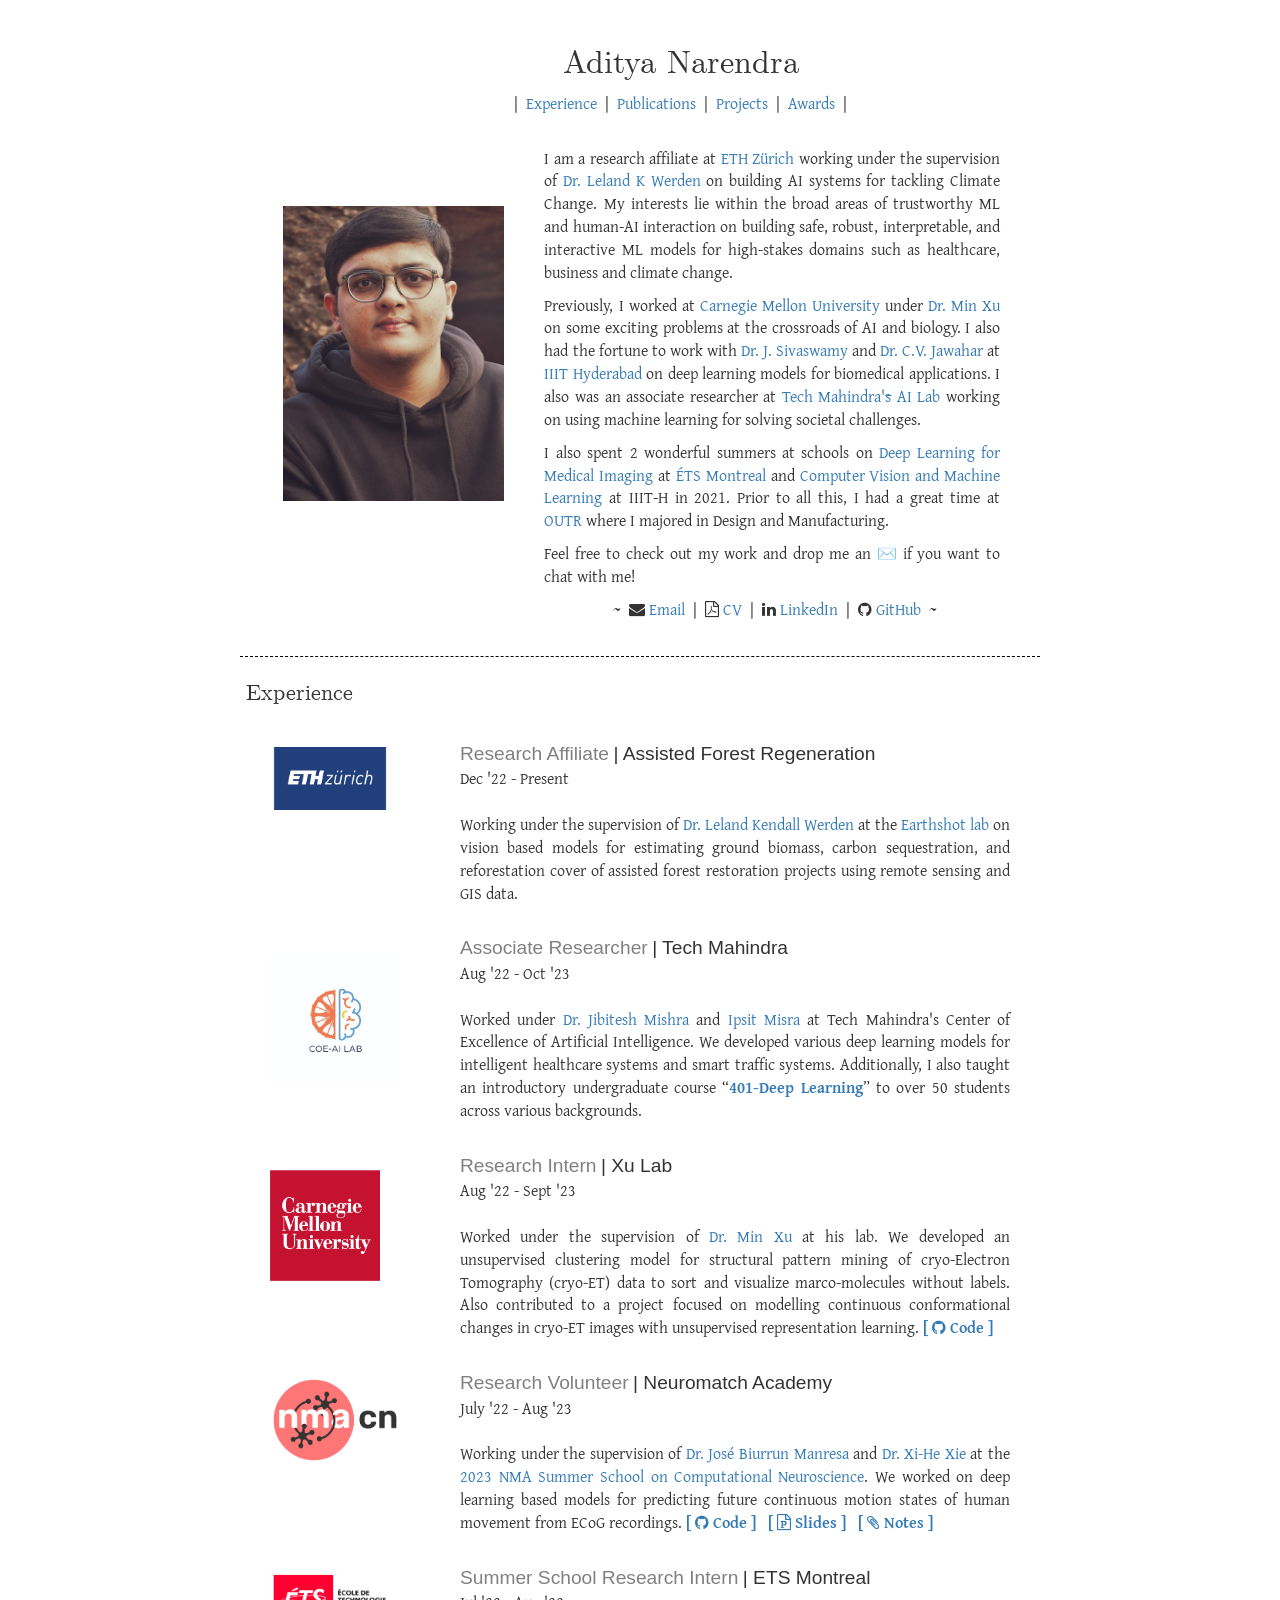
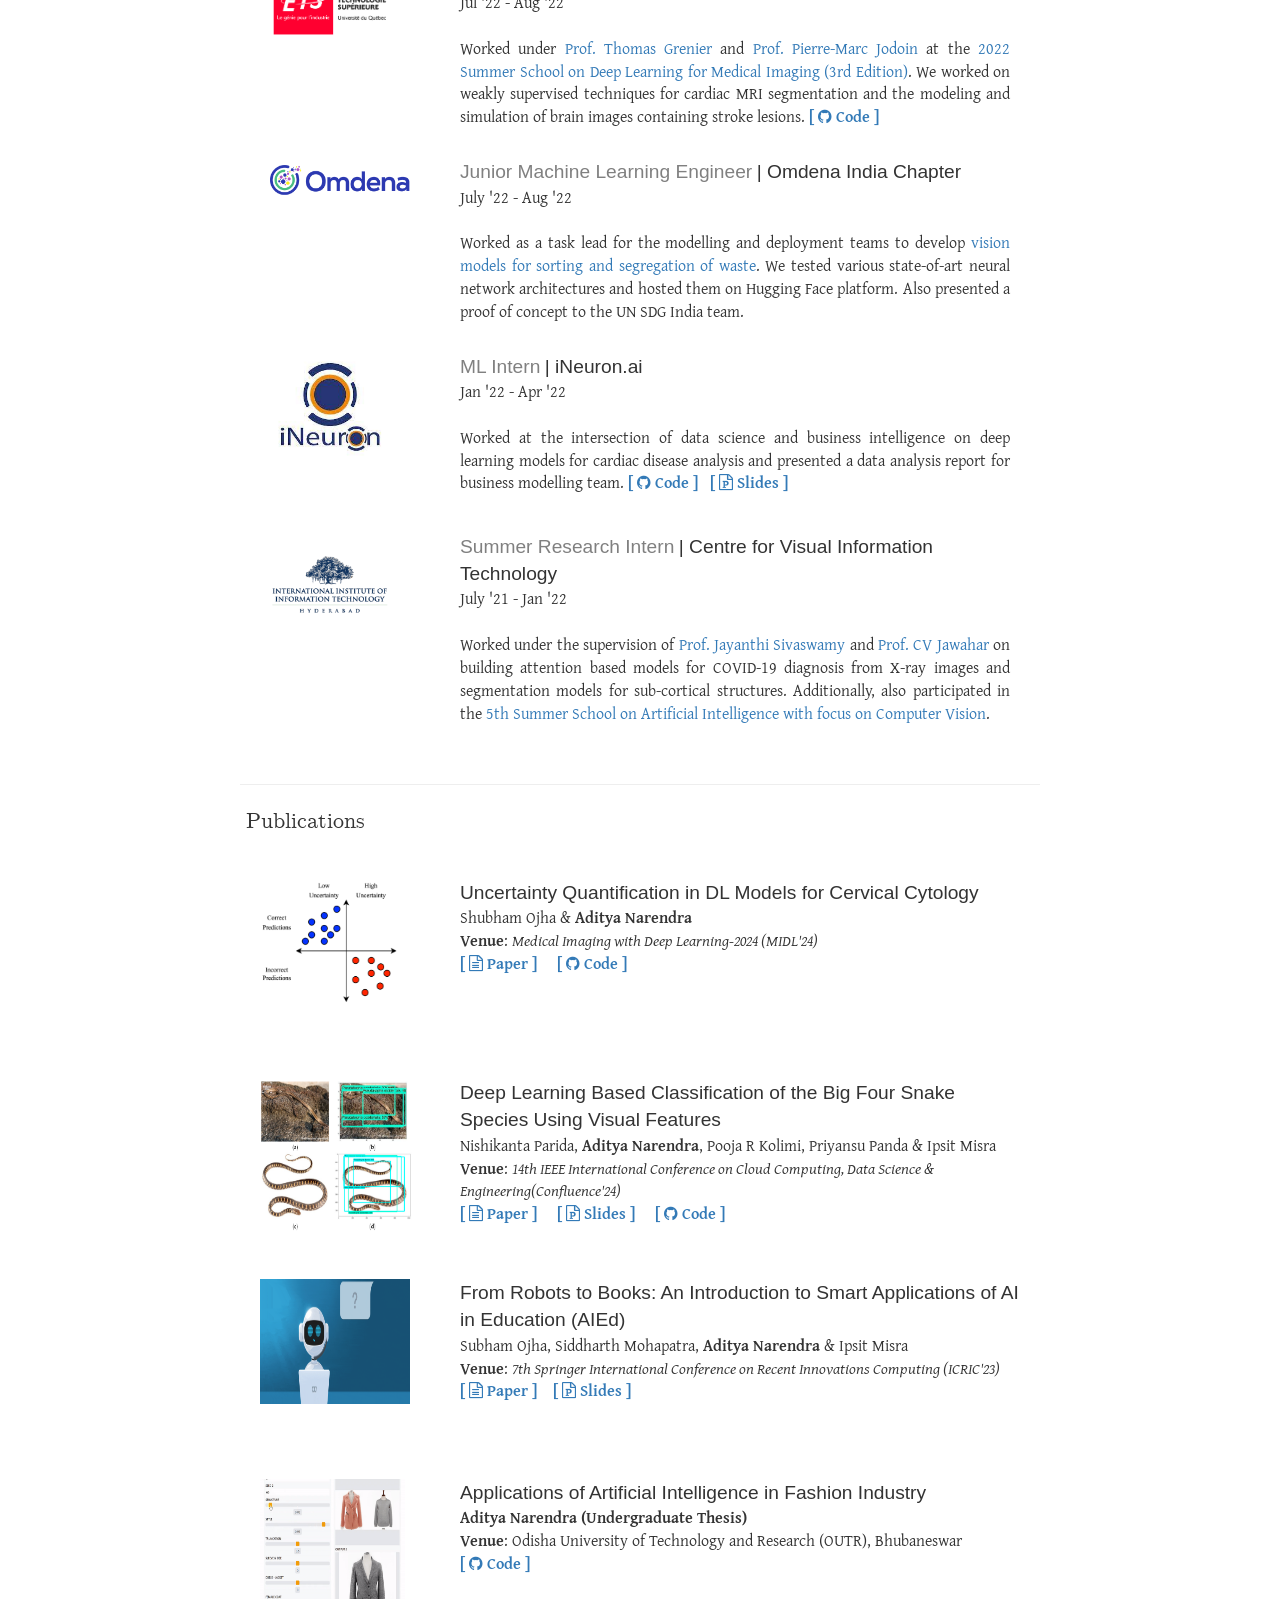
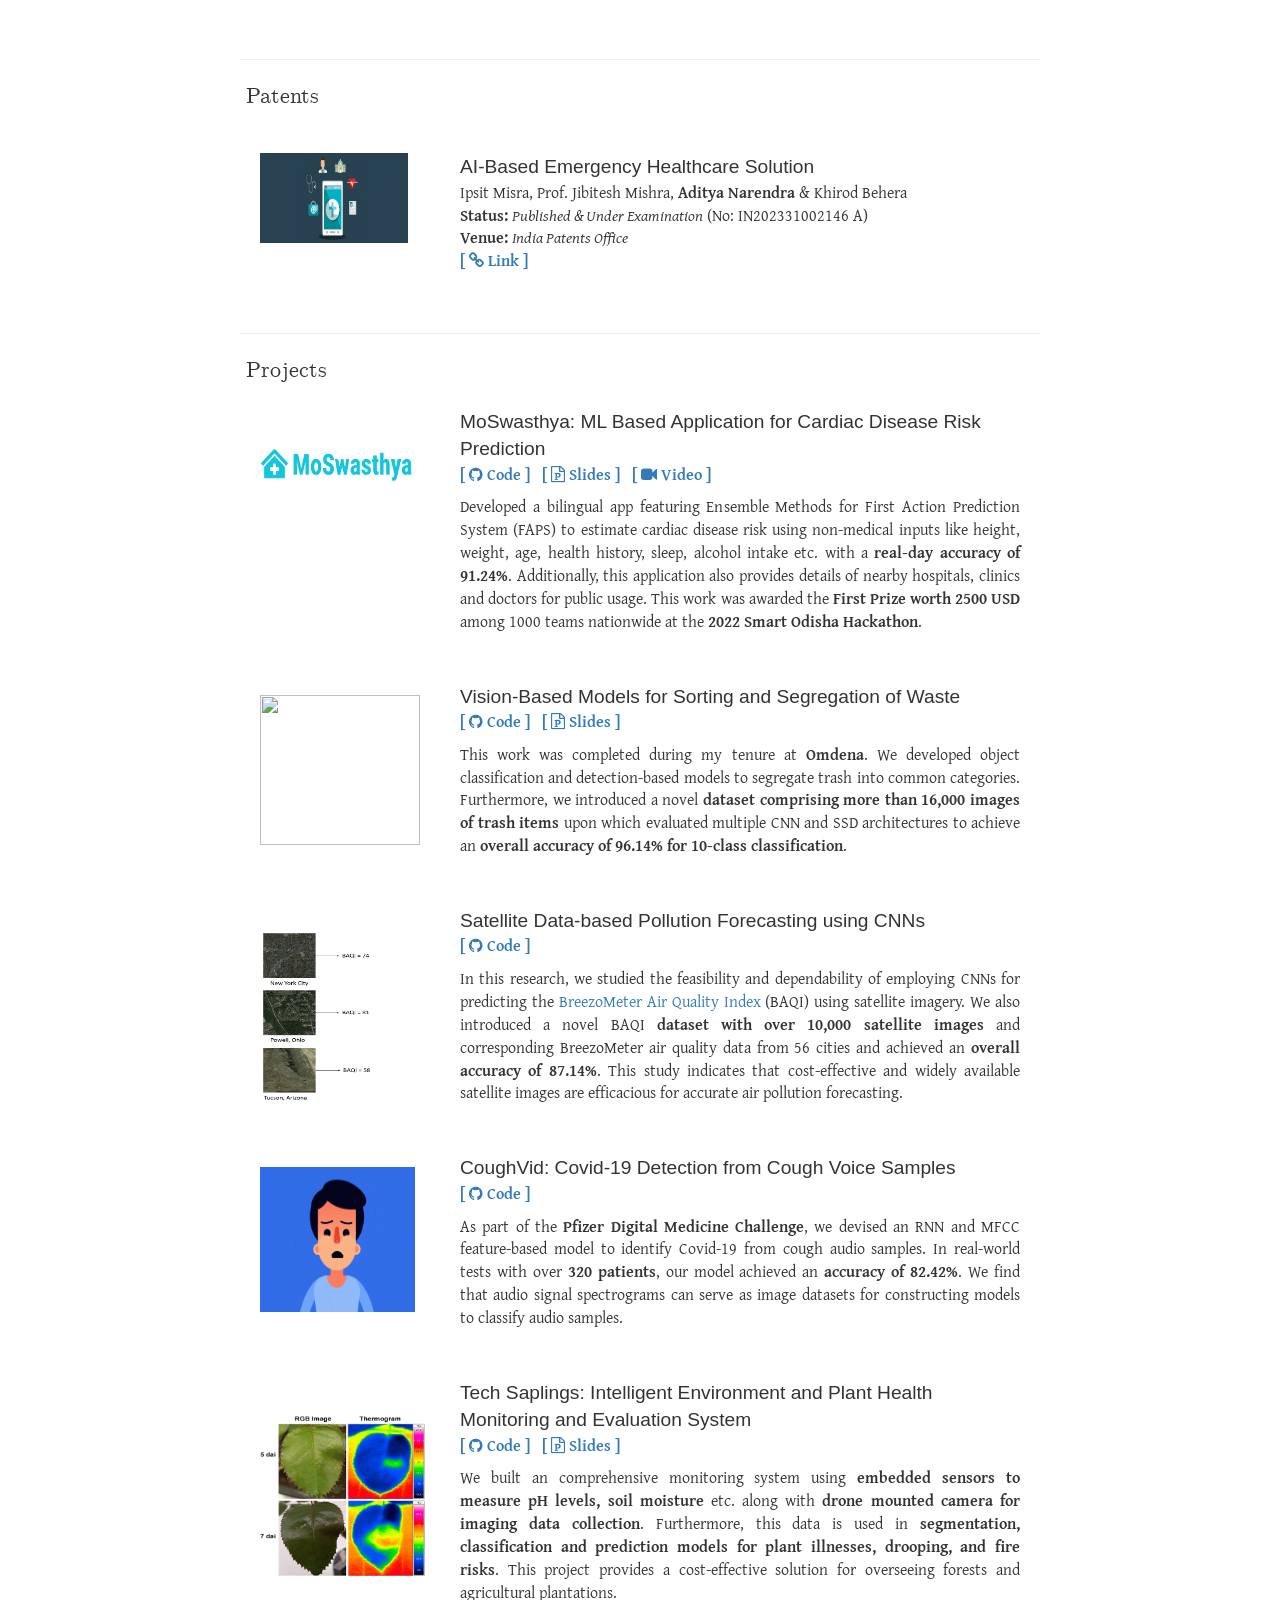
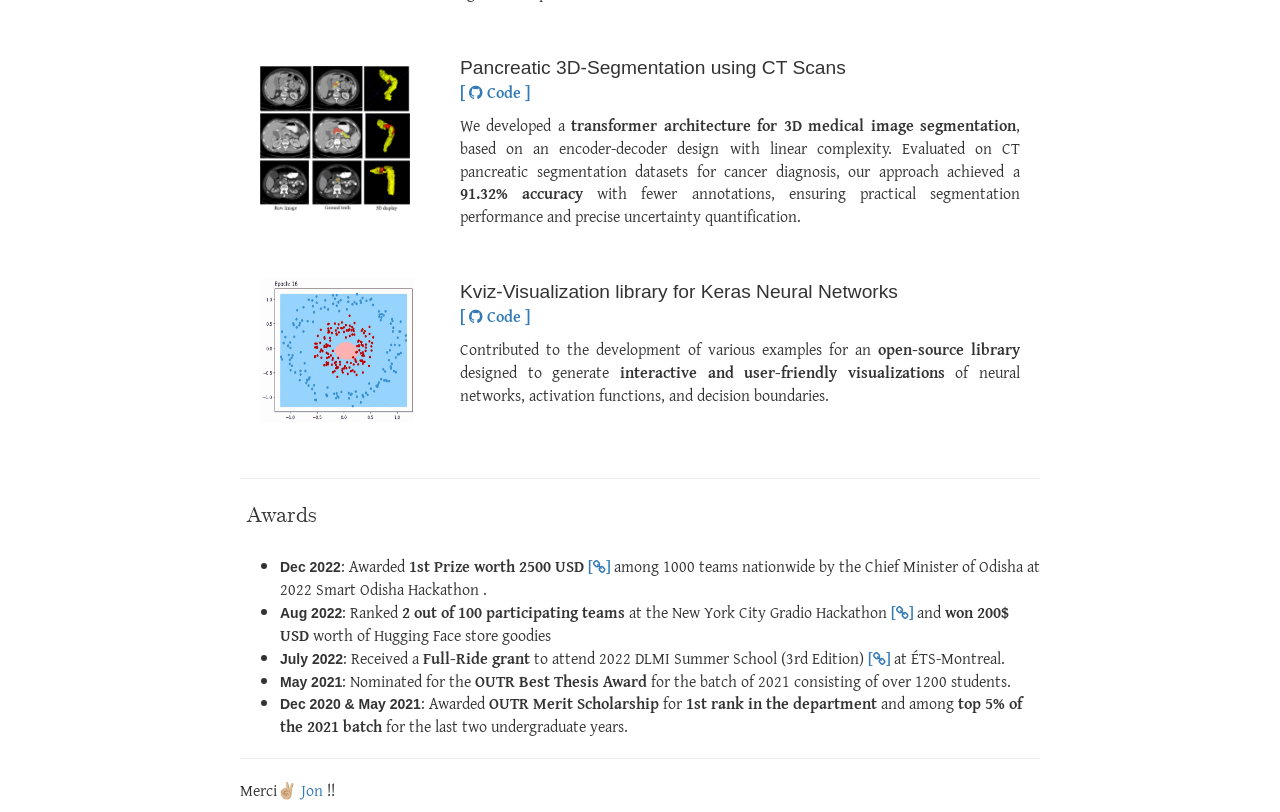
==== commit bfb0189e: "Update index.html" ====
--- a/index.html
+++ b/index.html
@@ -133,17 +133,17 @@
                                     I am a research affiliate at <a href="https://ethz.ch/en.html" target="_blank">ETH Zürich</a> working under the supervision of <a
                                     href="https://usys.ethz.ch/en/people/profile.Mjk3MTM5.TGlzdC82MzcsMzIwMTk3MjIy.html"
                                     target="_blank">Dr. Leland K Werden</a> on building AI systems for tackling
-                                Climate Change. My interests lie within the broad areas of trustworthy ML and human-AI interaction on building safe, robust, interpretable, and interactive intelligent models for domains such as healthcare, business, climate change and law.</p>
+                                Climate Change. My interests lie within the broad areas of trustworthy ML and human-AI interaction on building safe, robust, interpretable, and interactive ML models for high-stakes domains such as healthcare, business and climate change.</p>
                                 
                                 
                                <p style="text-align:justify;position:relative;right:120px;"> 
                                Previously, I worked at
-                                <a href="https://www.cmu.edu" target="_blank">Carnegie Mellon University</a> with <a href="https://cbd.cmu.edu/people/xu.html" target="_blank">Dr. Min Xu</a> on some exciting problems at the crossroads of AI and biology. I also had the fortune to work with <a
+                                <a href="https://www.cmu.edu" target="_blank">Carnegie Mellon University</a> under <a href="https://cbd.cmu.edu/people/xu.html" target="_blank">Dr. Min Xu</a> on some exciting problems at the crossroads of AI and biology. I also had the fortune to work with <a
                                     href="https://www.iiit.ac.in/people/faculty/jsivaswamy/" target="_blank"> Dr.
                                     J. Sivaswamy</a> and <a href="https://www.iiit.ac.in/people/faculty/jawahar/"
                                     target="_blank">Dr. C.V. Jawahar</a> at <a href="https://www.iiit.ac.in"
                                     target="_blank">IIIT Hyderabad</a> on deep learning models for biomedical applications. I also was an associate researcher at <a
-                                    href="https://www.techmahindra.com/en-in/business-process-services/ai-and-data-sciences-coes/" target="_blank">Tech Mahindra'<s>s</s> AI Lab</a> working on using machine learning for smart traffic systems and other social challenges.</p> 
+                                    href="https://www.techmahindra.com/en-in/business-process-services/ai-and-data-sciences-coes/" target="_blank">Tech Mahindra'<s>s</s> AI Lab</a> working on using machine learning for solving societal challenges.</p> 
                                     
                                 <p style="text-align:justify;position:relative;right:120px;"> 
                                 I also spent 2 wonderful summers at
@@ -357,25 +357,6 @@
 
 
 
-
-                                <tr>
-                                    <td style="padding:10px;width:25%;vertical-align:middle">
-                                        <div class="one">
-                                            <img src='images/cordai.png' width="130">
-                                        </div>
-                                    </td>
-                                    <td style="padding:10px;width:75%;vertical-align:top">
-                                        <papertitle style="color:gray"><big>Research Collaborator</big> </papertitle>
-                                        <papertitle><big> | Cord.ai</big></papertitle>
-                                        <br>
-                                        Nov '22 - Jan '23
-                                        <br>
-                                        <br>
-                                        <p align="justify">Working under the supervision of <a href="https://in.linkedin.com/in/sankaranarayanan-gopalan-44ab0138" target="_blank">Dr. Sankaranarayanan Gopalan</a>(IIT Kharagpur) on a <a href="http://agricoop.nic.in/" target="_blank">MoAFW(Govt. of India)</a> project on building predictive models for demand analysis of food grains. Contributed to various LSTMs and transformers based models for textual analysis and forecasting based tasks.</p>
-                                    </td>
-                                </tr>
-
-
                                 <tr>
                                     <td style="padding:10px;width:25%;vertical-align:middle">
                                         <div class="one">
@@ -477,7 +458,27 @@
                         <table id="publications"
                             style="width:100%;border:0px;border-spacing:0px;border-collapse:separate;margin-right:auto;margin-left:auto;">
                             <tbody>
-
+           
+             <tr style="position: relative; top:20px">
+                <td style="padding:20px;width:25%;vertical-align:middle">
+                    <div class="one">
+                        <img src='images/P3.png' width="152" height="130">
+                    </div>
+                </td>
+                <td style="padding:20px;width:75%;vertical-align:top">
+                    <span class="pub-title">
+                            <papertitle><big>Uncertainty Quantification in DL Models for Cervical Cytology</big></papertitle></span> <br>
+
+                    <div class="pub-authors"> Shubham Ojha & <b>Aditya Narendra</b>
+                    </div>
+                    <span class="pub-venue"><b>Venue</b>:  <i> Medical Imaging with Deep Learning-2024 (MIDL'24)</i>
+                     </span> <br>
+                     <b><a style="font-weight: 800;font-size: 16px"href="https://openreview.net/forum?id=hrTiw1X7yq" target="_blank">[ <i class="fa fa-file-text-o" aria-hidden="true"></i> Paper ]</a></b> &nbsp;&nbsp;&nbsp;
+                     
+                     <b><a style="font-weight: 800; font-size: 16px" href="https://github.com/shubhamOjha1000/UQ-in-DL-Models-for-Cervical-Cytology" target="_blank">[ <i class="fa fa-github" aria-hidden="true"></i> Code ]</a></b> 
+                    
+                </td>
+            </tr>
 
             <tr style="position: relative; top:20px">
                 <td style="padding:20px;width:25%;vertical-align:middle">
@@ -493,7 +494,7 @@
                     </div>
                     <span class="pub-venue"><b>Venue</b>:  <i> 14th IEEE International Conference on Cloud Computing, Data Science & Engineering(Confluence'24)</i>
                      </span> <br>
-                     <b><a style="font-weight: 800;font-size: 16px"href="https://drive.google.com/file/d/1DHvogLxatLB1183-5wSi-hjEKreWB1y2/view?usp=sharing" target="_blank">[ <i class="fa fa-file-text-o" aria-hidden="true"></i> Paper ]</a></b> &nbsp;&nbsp;&nbsp;
+                     <b><a style="font-weight: 800;font-size: 16px"href="https://ieeexplore.ieee.org/document/10463276" target="_blank">[ <i class="fa fa-file-text-o" aria-hidden="true"></i> Paper ]</a></b> &nbsp;&nbsp;&nbsp;
                      
                      <b><a style="font-weight: 800; font-size: 16px" href="https://drive.google.com/file/d/1dYvpnClBErja_tQjtuNFTmGdOp5gywlM/view?usp=sharing" target="_blank">[ <i class="fa fa-file-powerpoint-o" aria-hidden="true"></i> Slides ]</a></b> &nbsp;&nbsp;&nbsp;
                      
@@ -520,7 +521,7 @@
 
                     <div class="pub-authors">Subham Ojha, Siddharth Mohapatra, <span class="fw6"><b> Aditya Narendra</b> & Ipsit Misra
                     </div>
-                    <span class="pub-venue"><b>Venue</b>: <i> Springer International Conference on Recent Innovations Computing-2023 (ICRIC'23)</i>
+                    <span class="pub-venue"><b>Venue</b>: <i>7th Springer International Conference on Recent Innovations Computing (ICRIC'23)</i>
                     </span> <br>
                     <span class="pub-desc">
                         <a style=" font-weight: 800;font-size: 16px" href="https://arxiv.org/pdf/2301.10026.pdf" target="_blank">[ <i class="fa fa-file-text-o" aria-hidden="true"></i> 
@@ -532,38 +533,6 @@
                 </td>
             </tr>
 
-            <tr style="position: relative; top:20px">
-                <td style="padding:20px;width:25%;vertical-align:middle">
-                    <div class="one">
-                        <img src='images/chaurah.jpeg' width="153" height="152">
-                    </div>
-                </td>
-                <td style="padding:20px;width:75%;vertical-align:top">
-                    <span class="pub-title">
-                            <papertitle><big>Chaurah: A Smart Raspberry-Pi Parking System </big>
-                            </papertitle>
-                        </a> </span>
-
-                    <br>
-
-                    <div class="pub-authors"> Soumya Ranjan Choudhaury, <b>Aditya Narendra</b>, Ashutosh Mishra & Ipsit Misra
-                    </div>
-                    <span class="pub-venue"><b>Venue</b>: <i>International Conference on Communication and Computational Techniques(ICCCT'23)</i>
-                    </span> <br>
-                    <span class="pub-desc">
-                        <a style="font-weight: 800; font-size: 16px"
-                        href="https://www.techrxiv.org/users/688044/articles/680879-chaurah-a-smart-raspberry-pi-based-parking-system" target="_blank">[ <i class="fa fa-file-text-o" aria-hidden="true"></i> 
-                        Paper ]</a>&nbsp;&nbsp;&nbsp;
-                        
-                        <a style="font-weight: 800; font-size: 16px"
-                        href="https://drive.google.com/file/d/1fQjdYmiGYiHT1NQxKf0WspHiOkCUCpcr/view?usp=sharing" target="_blank">[ <i class="fa fa-file-powerpoint-o" aria-hidden="true"></i> Slides ]</a>&nbsp;&nbsp;&nbsp;
-                        
-                        <a style="font-weight: 800;font-size: 16px"
-                            href=" https://github.com/choudhury722k/Number-plate-recognition" target="_blank">[ <i class="fa fa-github" aria-hidden="true"></i> 
-                            Code ]</a>&nbsp;&nbsp;&nbsp;
-                    </span>
-                </td>
-            </tr>
 
             <tr style="position: relative; top:20px">
                 <td style="padding:20px;width:25%;vertical-align:middle">
@@ -652,7 +621,7 @@
             <tr style="position: relative; top:20px">
                 <td style="padding:20px;width:25%;vertical-align:middle">
                     <div class="one">
-                        <img src='images/patent1.jpg' width="160" height="120">
+                        <img src='images/patent1.jpg' width="148" height="90">
                     </div>
                 </td>
                 <td style="padding:20px;width:75%;vertical-align:top">
@@ -877,10 +846,8 @@
     </tr>
     <tr>
         <td>
-            <p>Merci✌🏼!! <a href="https://jonbarron.info/" target="_blank">Jon</a>, <a
-                    href="https://rishabkhincha.github.io/" target="_blank">Rishab</a>, <a
-                    href="https://www.linkedin.com/in/tanuj-tanmaya-pattnaik-483621215/" target="_blank">Tanuj</a> & <a
-                    href="https://www.linkedin.com/in/khirod-kumar-behera-5b9028202/" target="_blank">Kd</a>.
+            <p>Merci✌🏼 <a href="https://jonbarron.info/" target="_blank">Jon</a> !!
+                
             </p>
         </td>
     </tr>
@@ -891,3 +858,4 @@
 </body>
 
 </html>
+
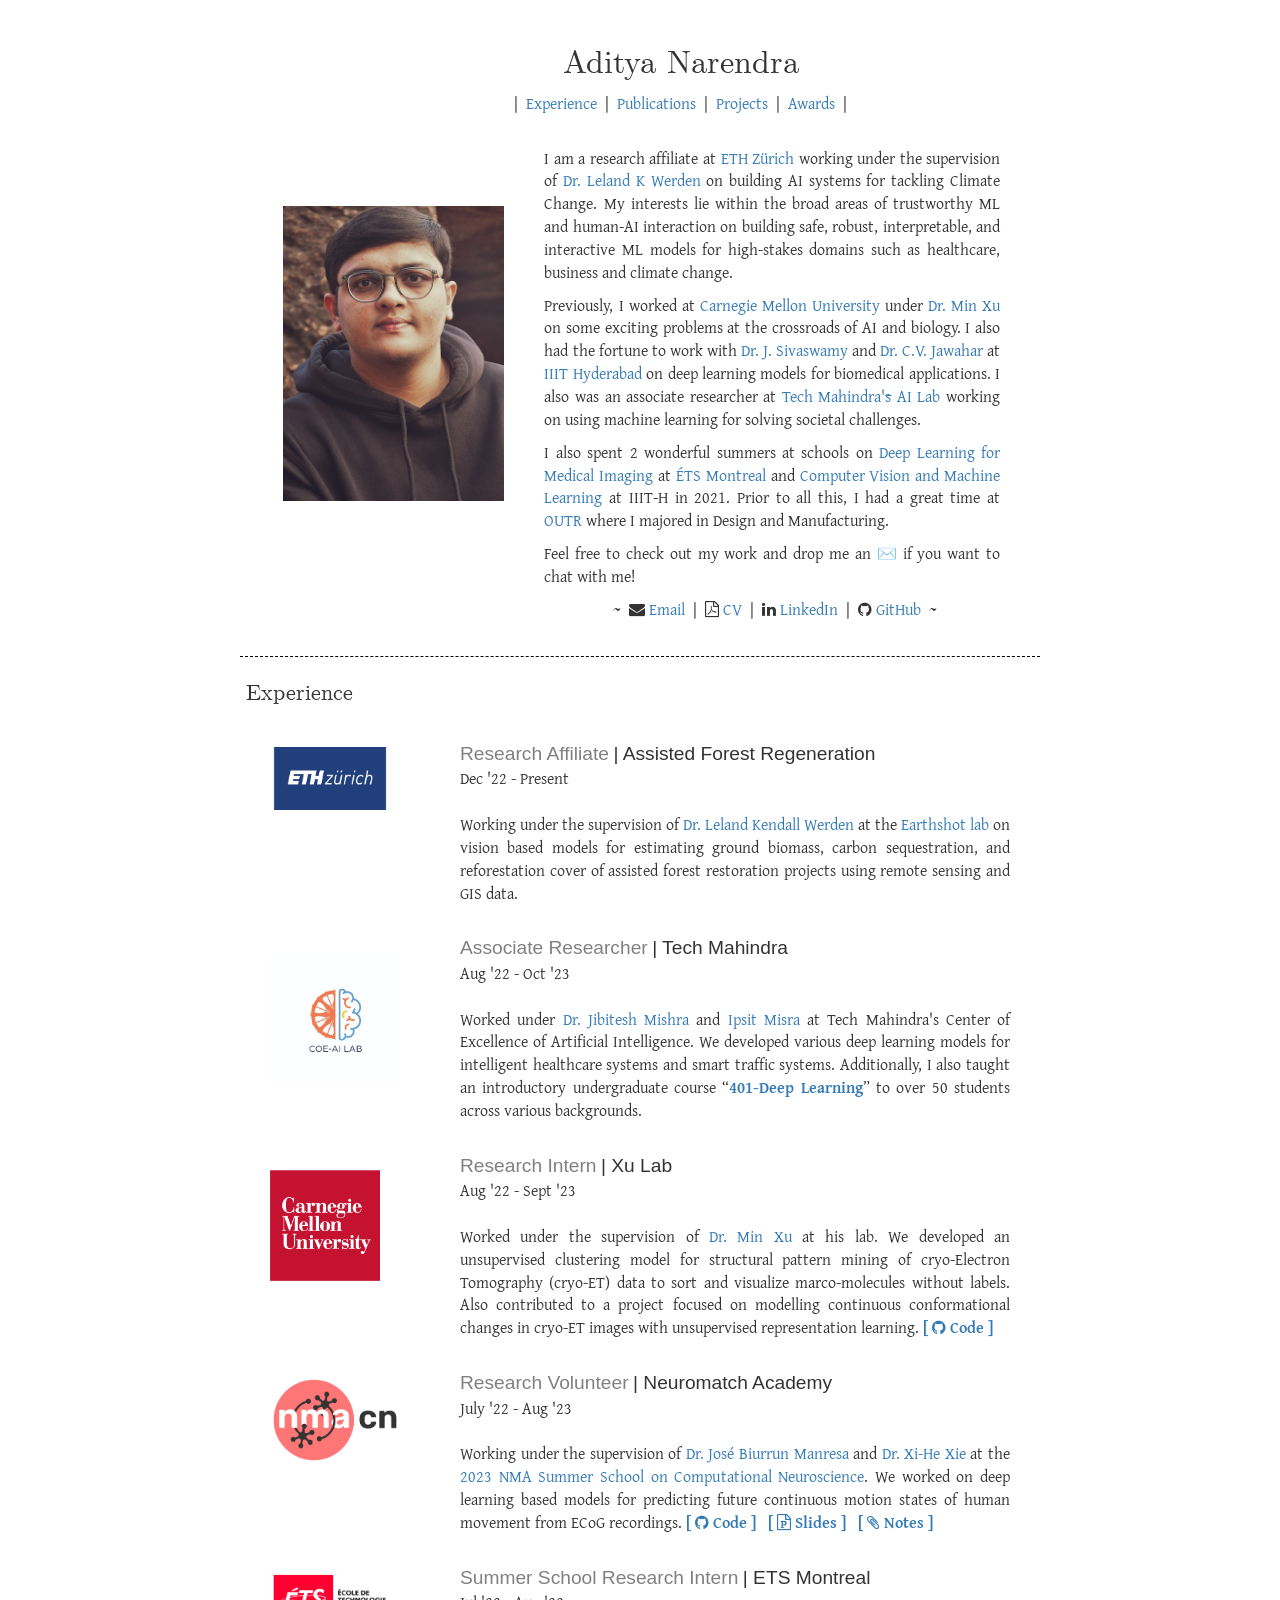
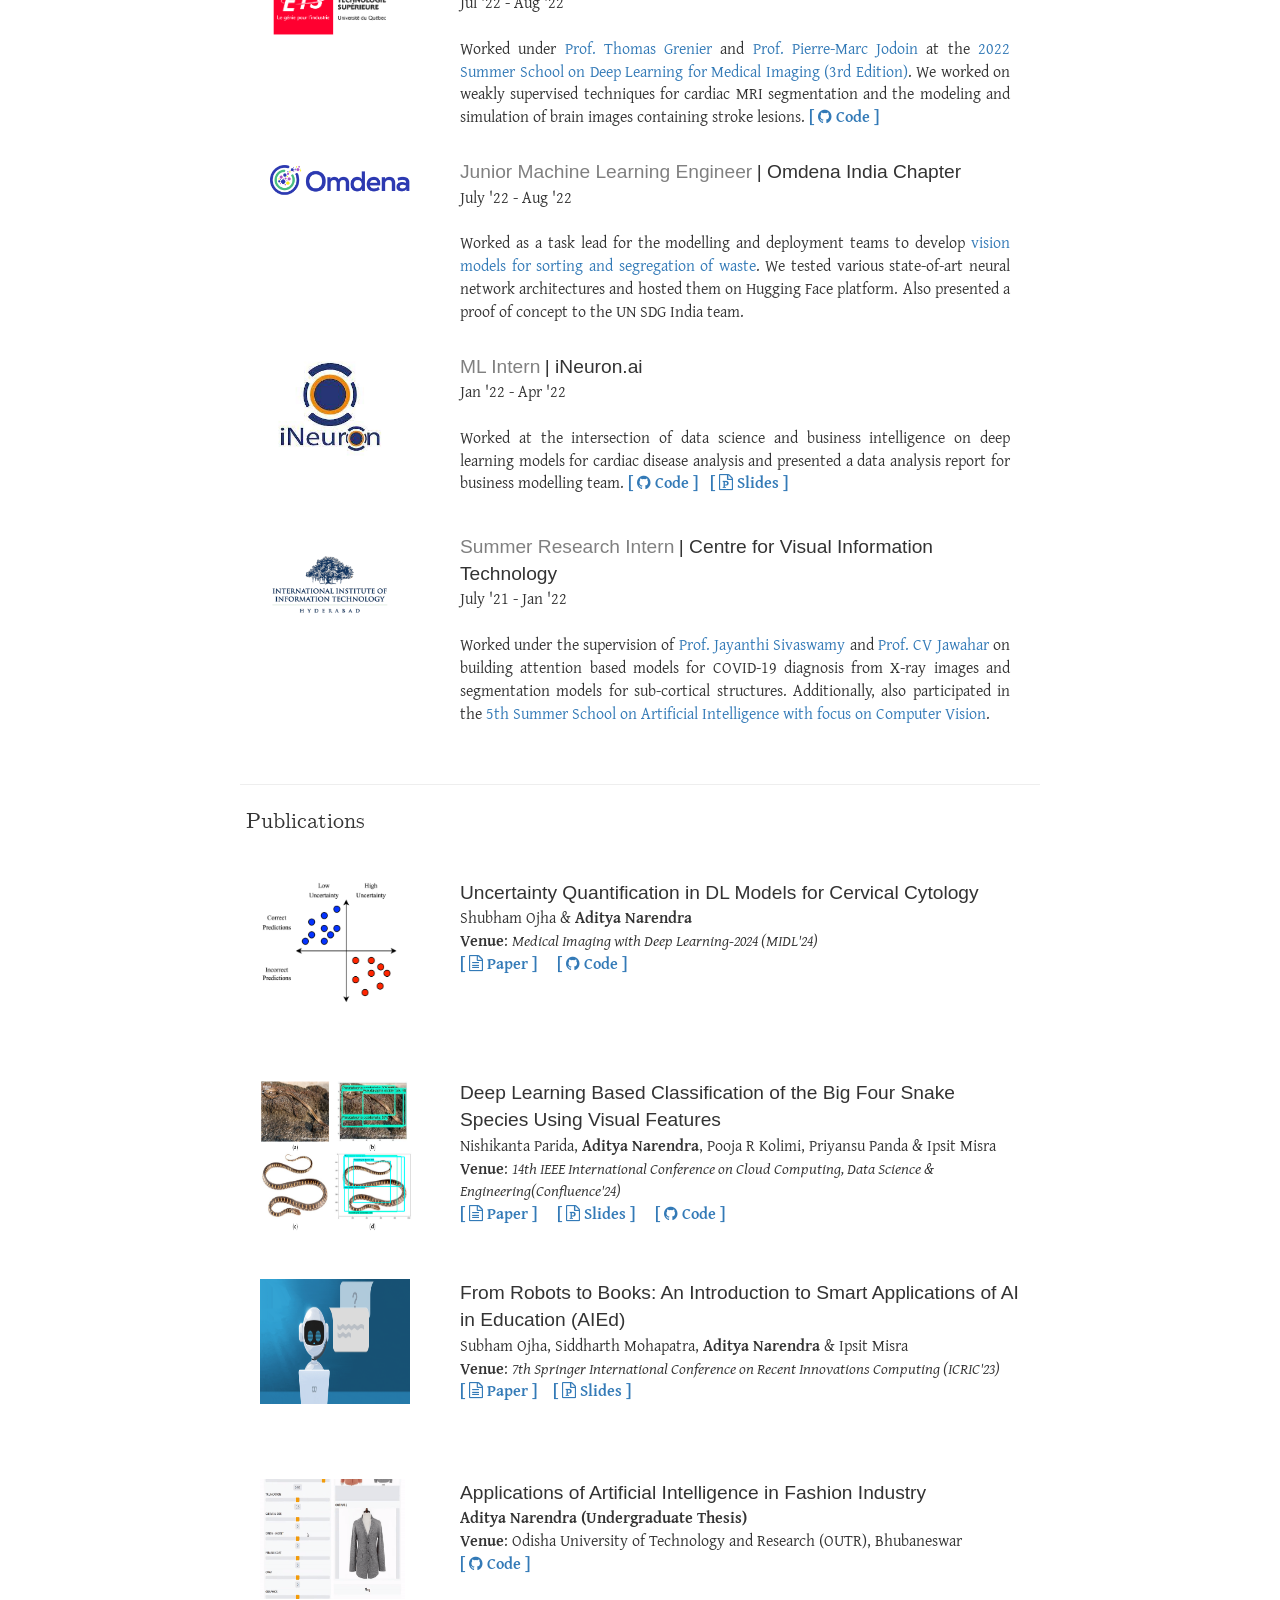
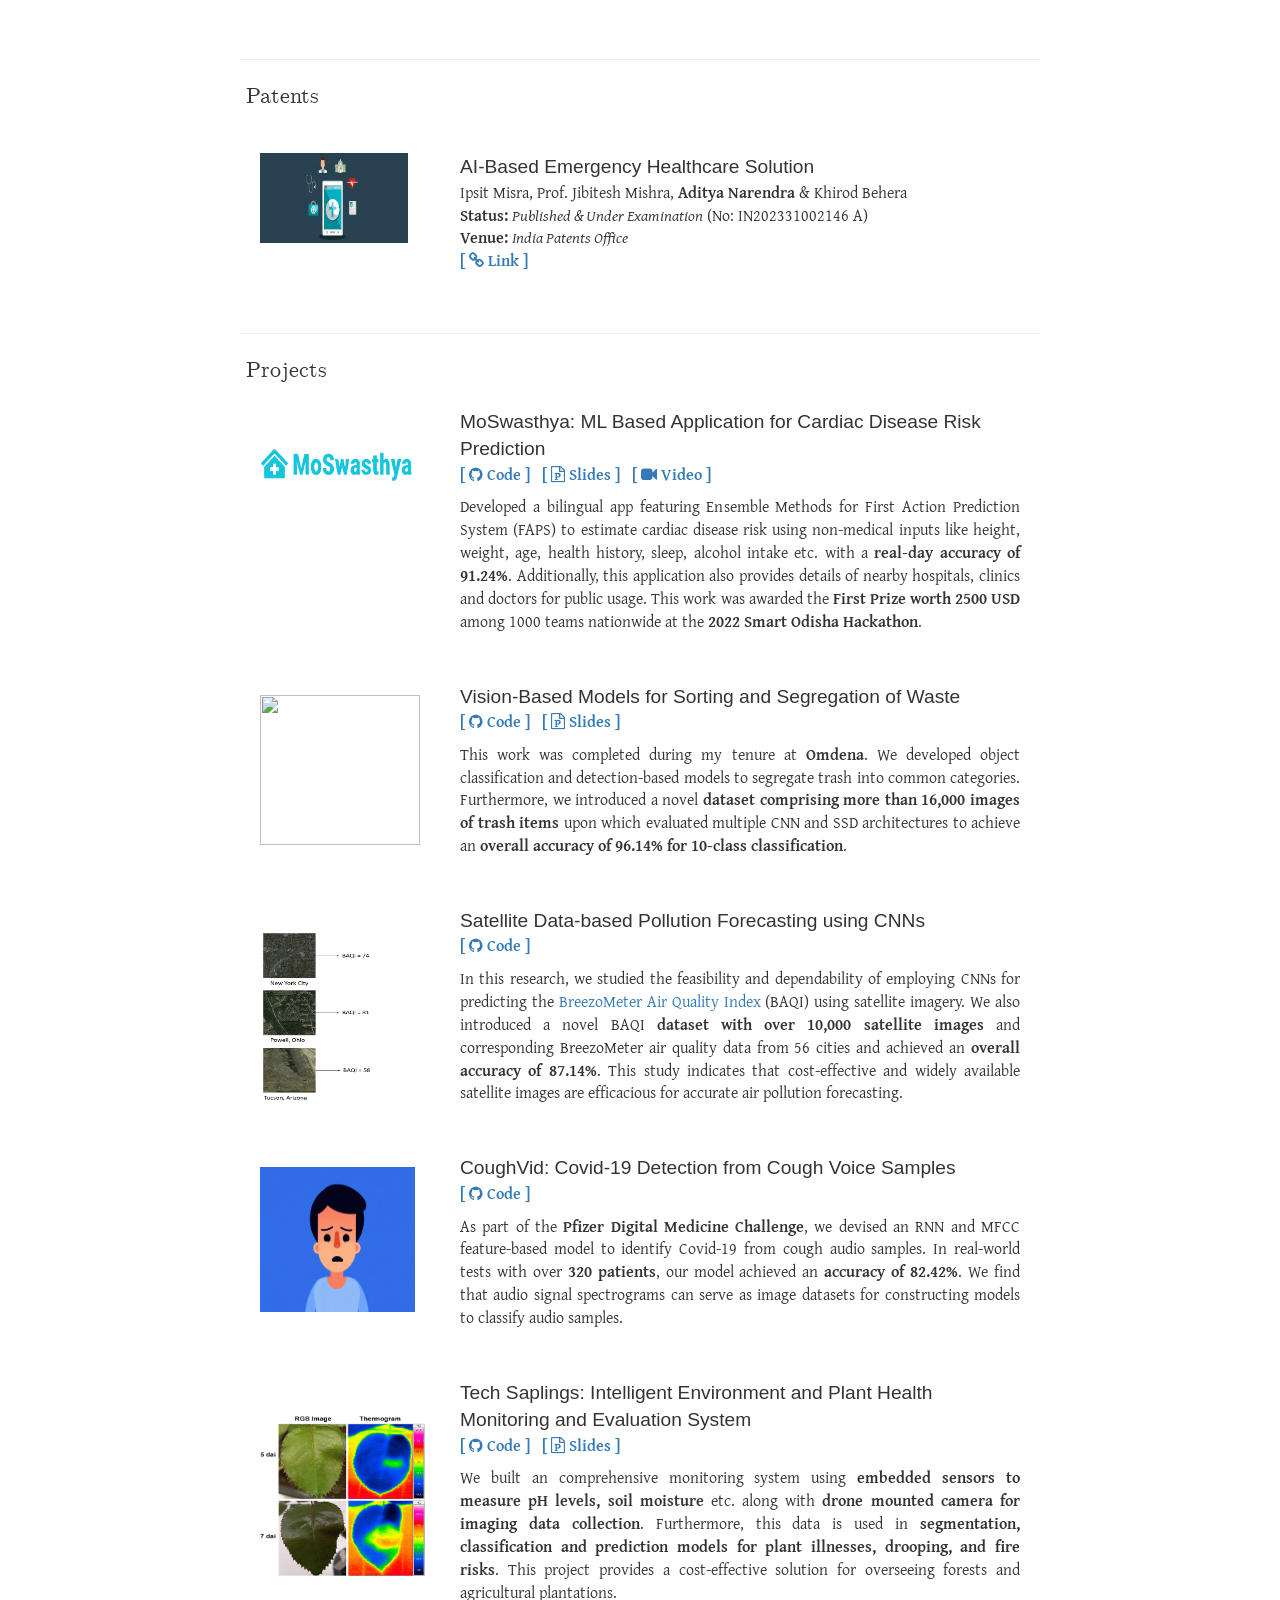
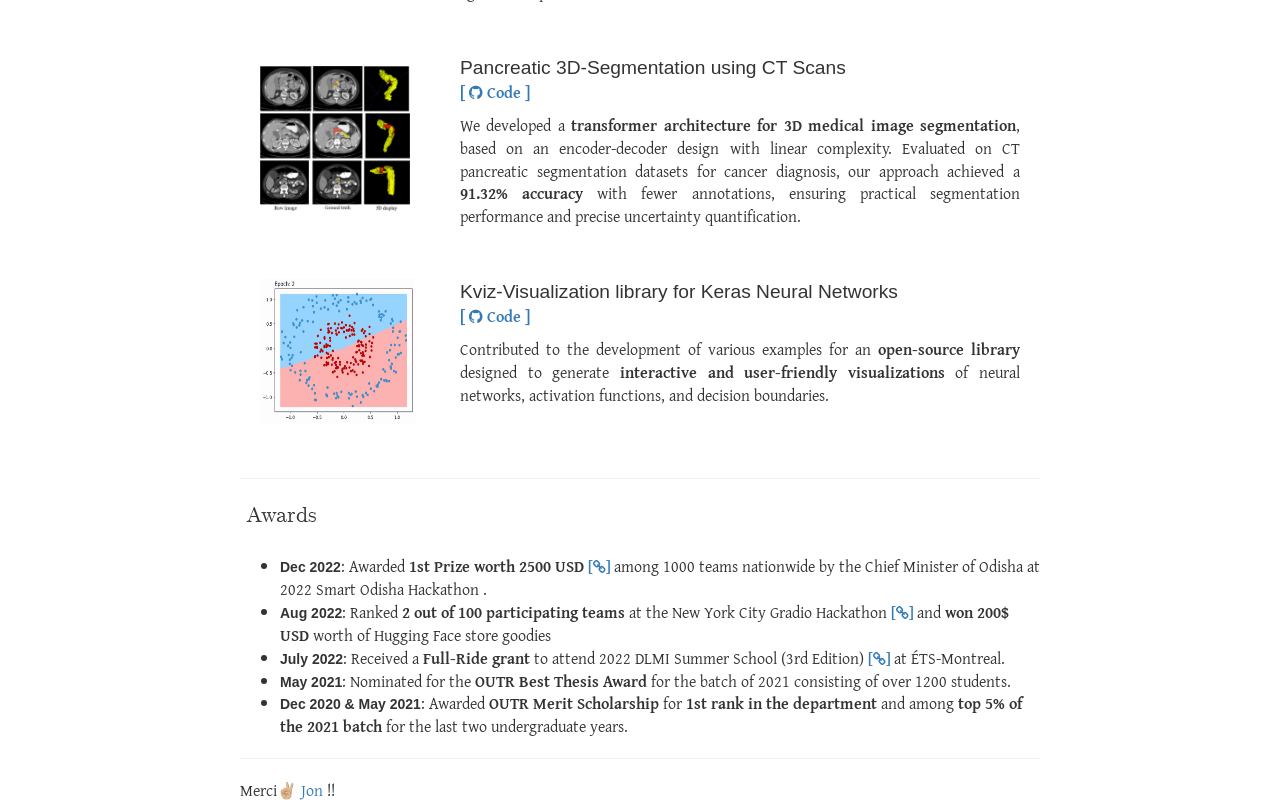
==== commit 1c9328c6: "Update index.html" ====
--- a/index.html
+++ b/index.html
@@ -160,7 +160,7 @@
                                     right: 117px;">
                                     &nbsp~&nbsp
                                     <i class="fa fa-envelope" aria-hidden="true"></i> <a href="mailto:adinarendra0108@gmail.com" target="_blank">Email</a> &nbsp|&nbsp
-                                    <i class="fa fa-file-pdf-o" aria-hidden="true"></i> <a href="data/AdityaNarendraCV.pdf" target="_blank">CV</a> &nbsp|&nbsp
+                                    <i class="fa fa-file-pdf-o" aria-hidden="true"></i> <a href="data/AdityaNarendraCV24.pdf" target="_blank">CV</a> &nbsp|&nbsp
                                     <i class="fa fa-linkedin" aria-hidden="true"></i> <a href="https://www.linkedin.com/in/adityanarendra/" target="_blank">LinkedIn</a>
                                     &nbsp|&nbsp
                                     <i class="fa fa-github" aria-hidden="true"></i> <a href="https://github.com/AdiNarendra98" target="_blank">GitHub</a>
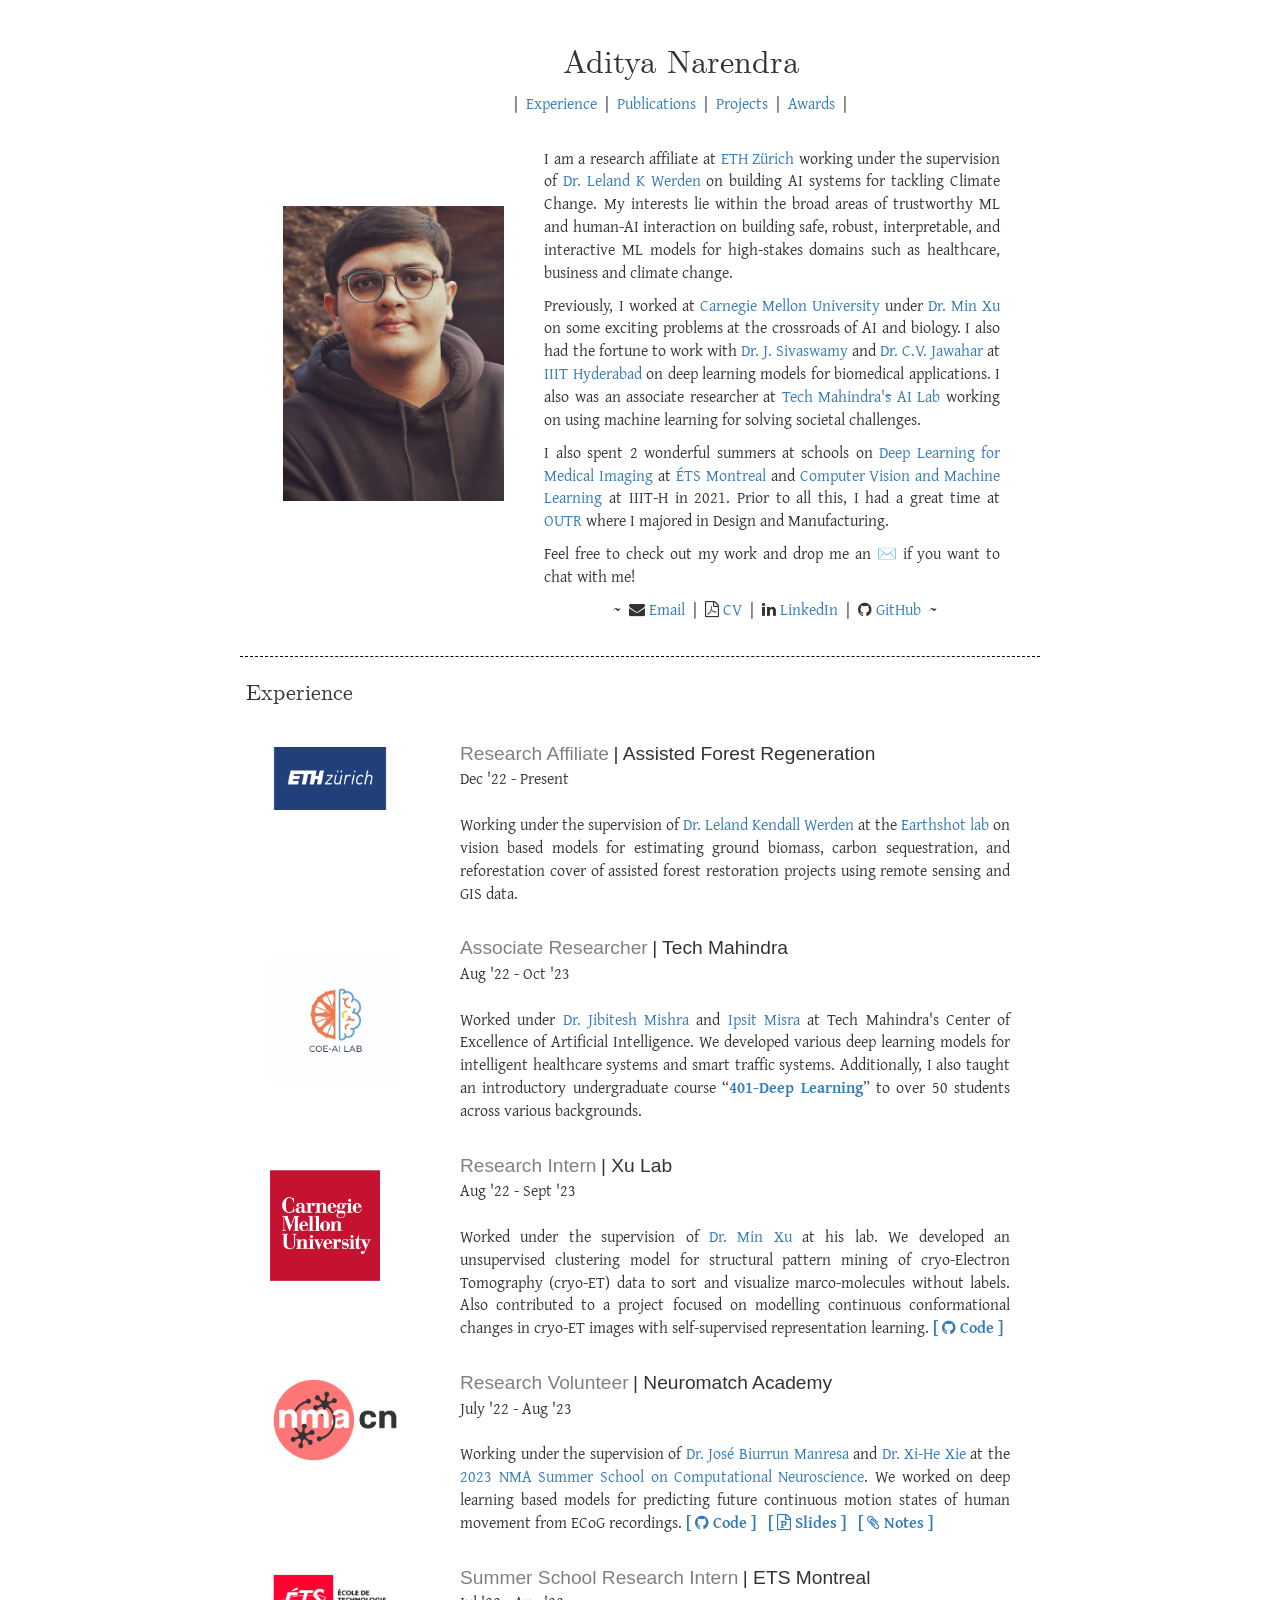
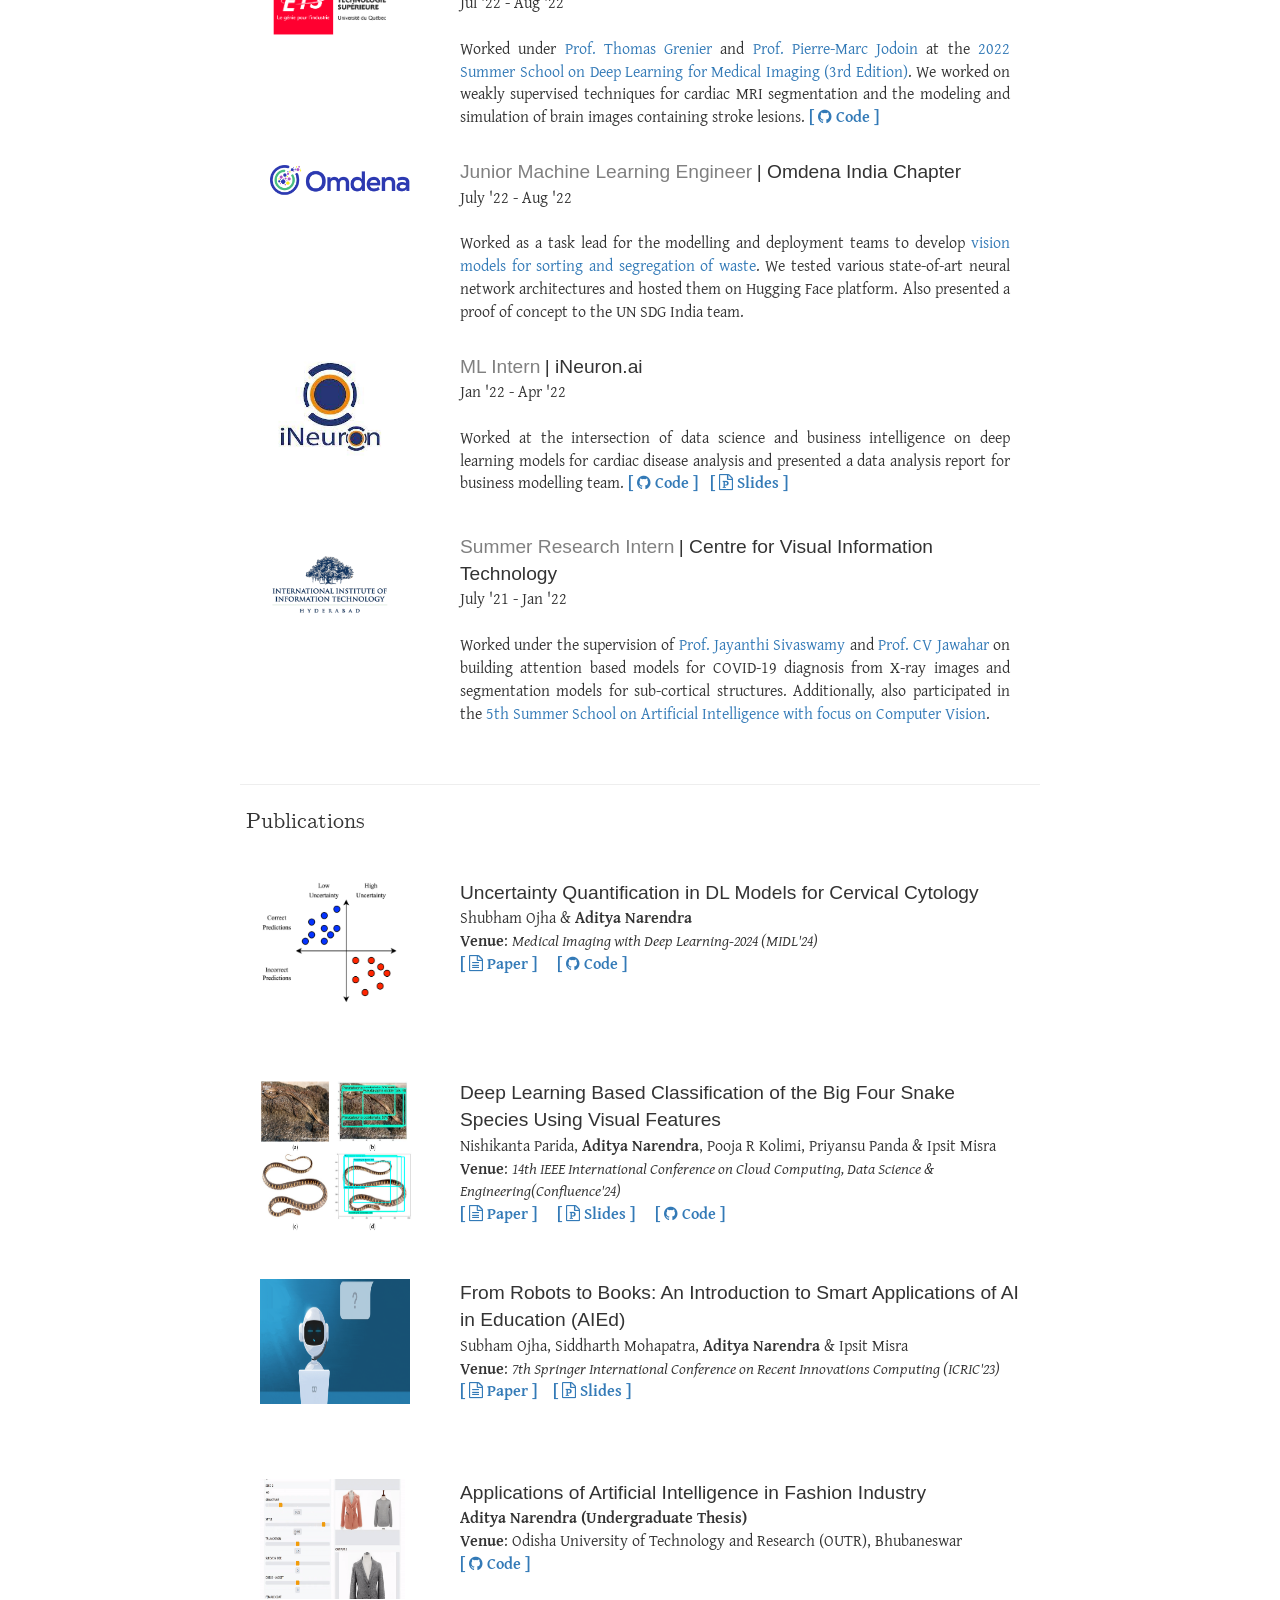
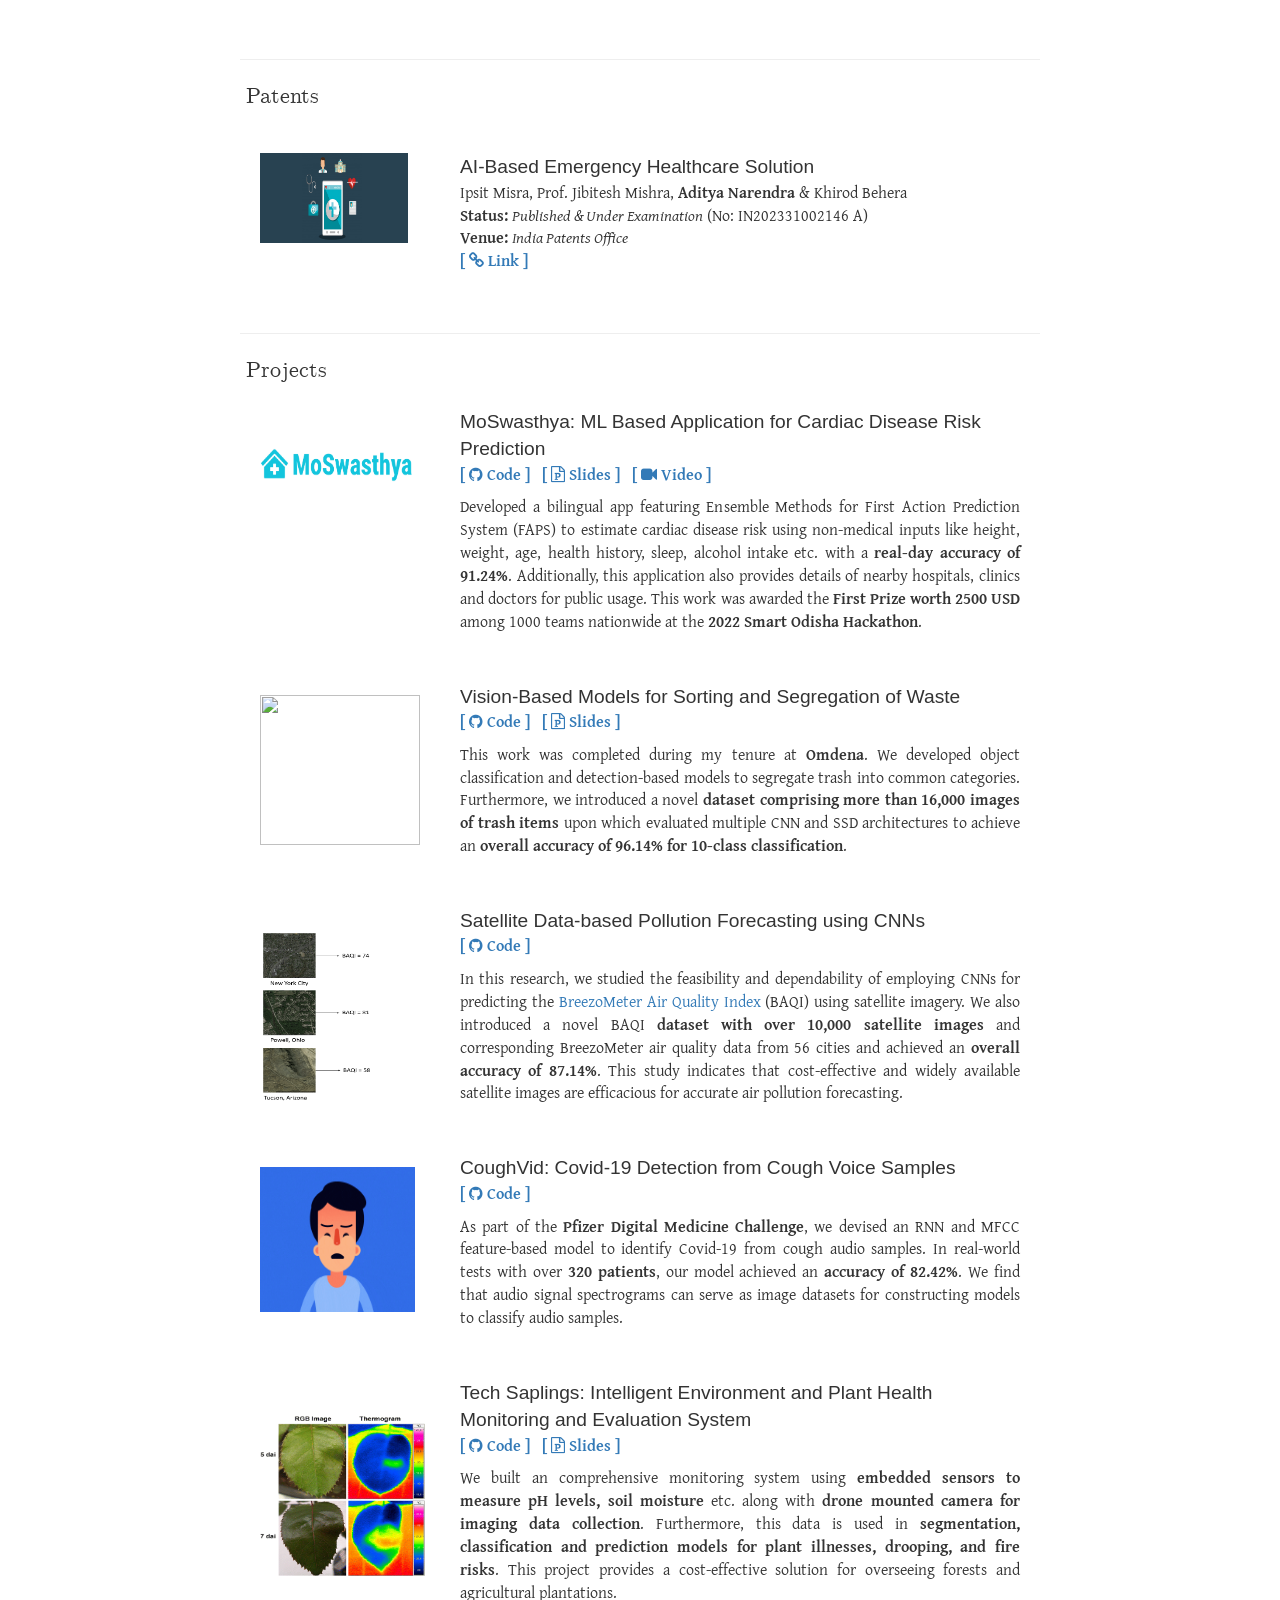
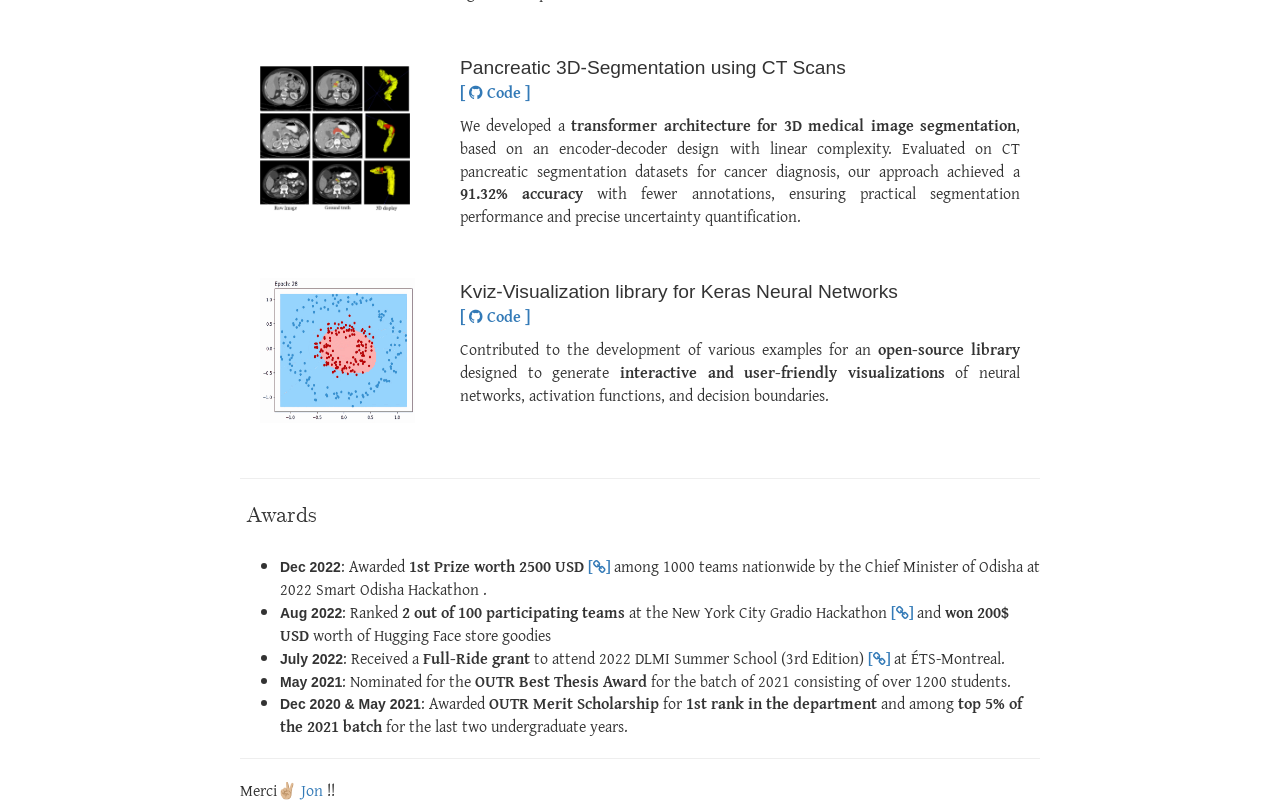
==== commit f2d56f4d: "Update index.html" ====
--- a/index.html
+++ b/index.html
@@ -324,7 +324,7 @@
                                         Aug '22 - Sept '23
                                         <br>
                                         <br>
-                                        <p align="justify"> Worked under the supervision of <a href="https://cbd.cmu.edu/people/xu.html" target="_blank">Dr. Min Xu</a> at his lab. We developed an unsupervised clustering model for structural pattern mining of cryo-Electron Tomography (cryo-ET) data to sort and visualize marco-molecules without labels. Also contributed to a project focused on modelling continuous conformational changes in cryo-ET images with unsupervised representation learning. <a style="font-weight: 800;font-size: 16px"
+                                        <p align="justify"> Worked under the supervision of <a href="https://cbd.cmu.edu/people/xu.html" target="_blank">Dr. Min Xu</a> at his lab. We developed an unsupervised clustering model for structural pattern mining of cryo-Electron Tomography (cryo-ET) data to sort and visualize marco-molecules without labels. Also contributed to a project focused on modelling continuous conformational changes in cryo-ET images with self-supervised representation learning. <a style="font-weight: 800;font-size: 16px"
                                             href="https://github.com/AdiNarendra98/XuLabs-aitom " target="_blank">[ <i class="fa fa-github" aria-hidden="true"></i> 
                                             Code ]</a></p>
                                     </td>
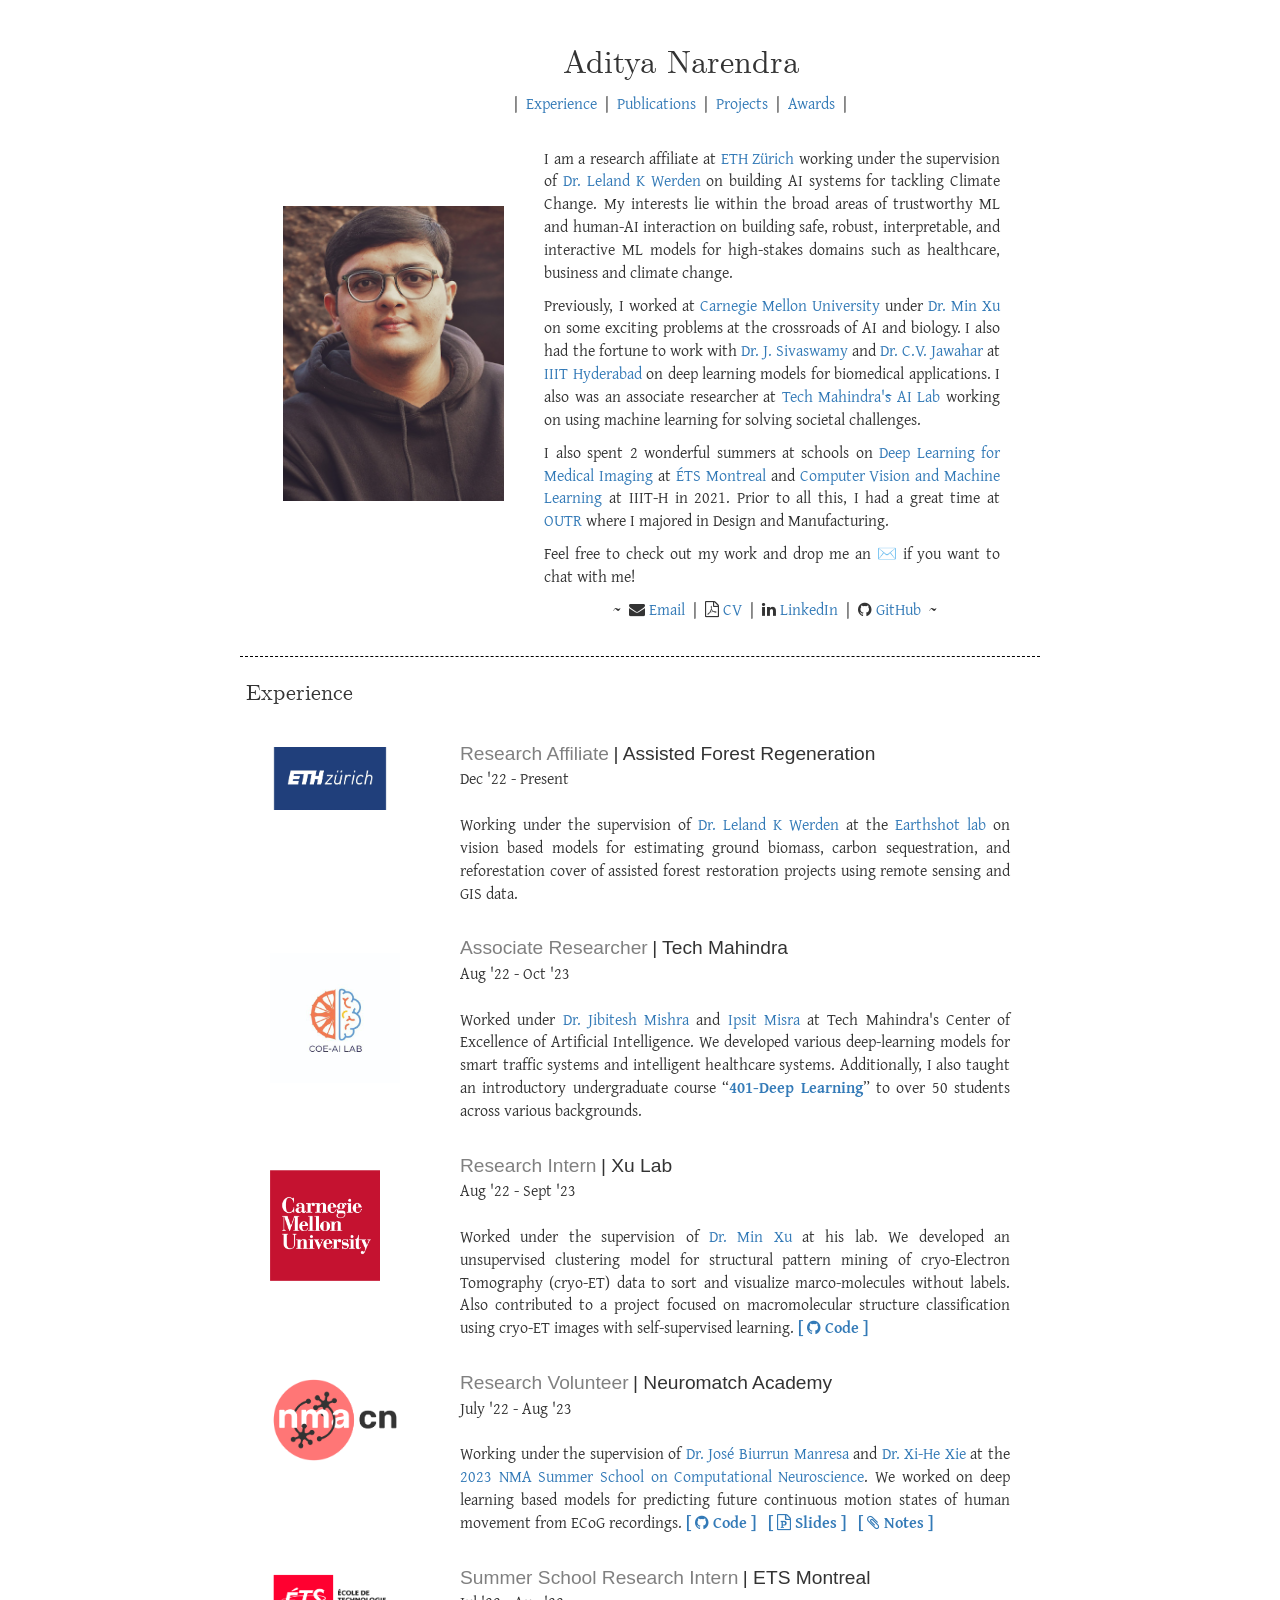
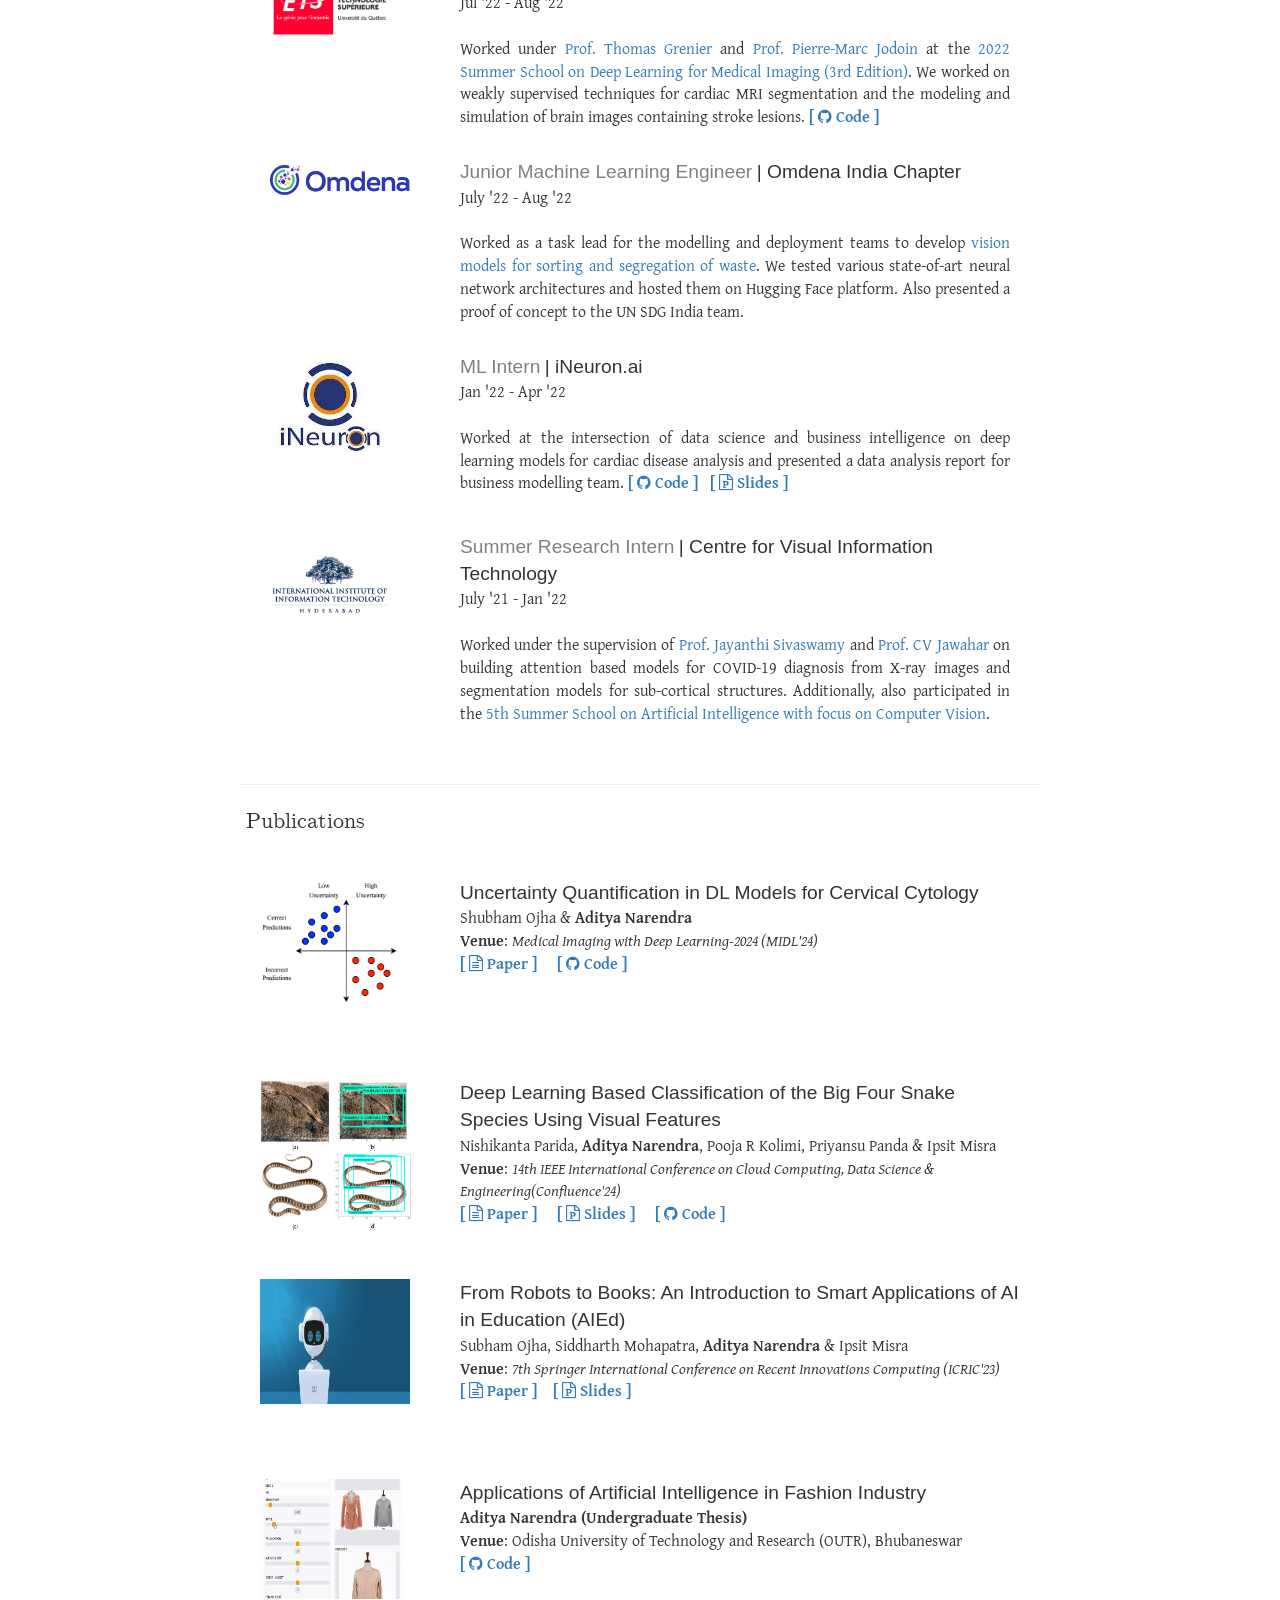
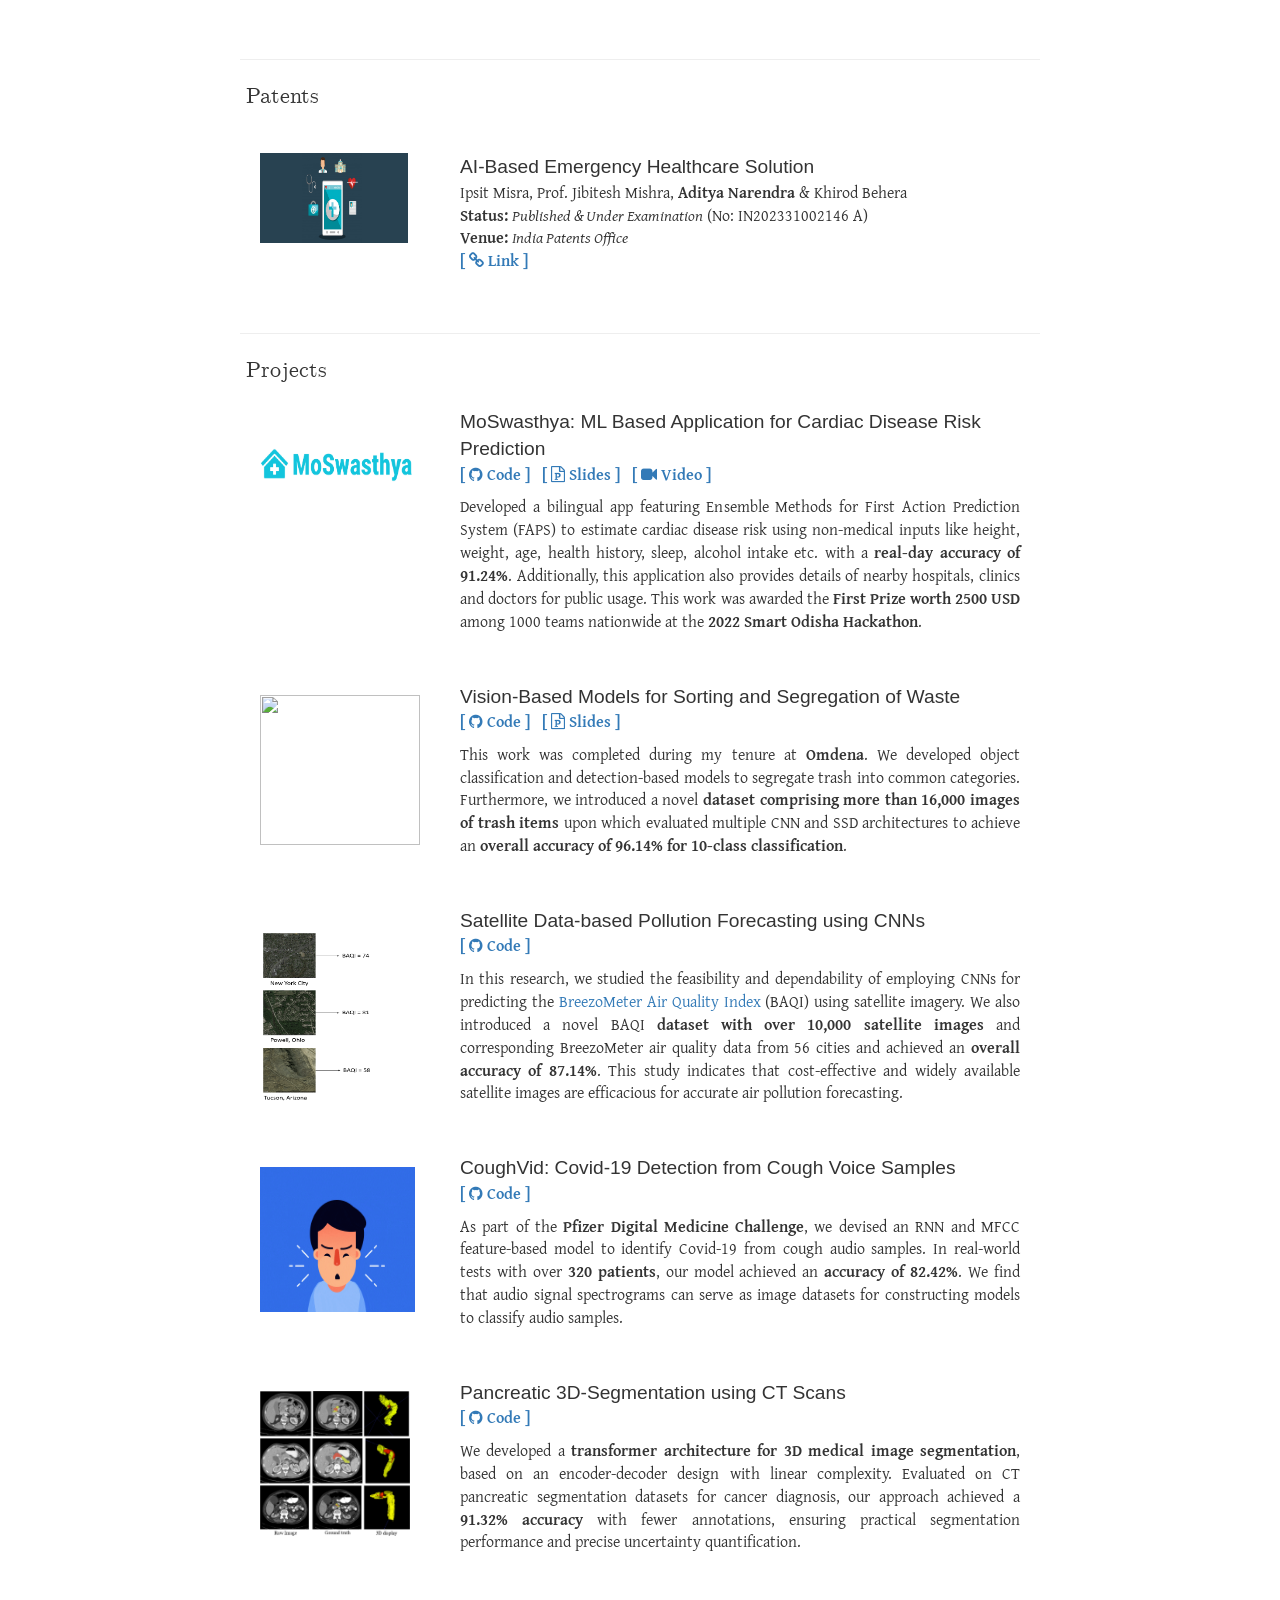
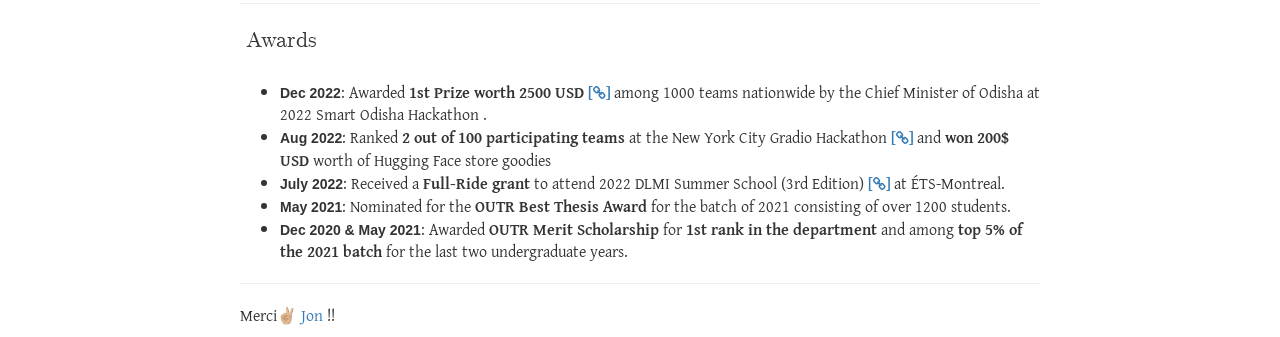
==== commit 05093719: "Update index.html" ====
--- a/index.html
+++ b/index.html
@@ -286,7 +286,7 @@
                                         Dec '22 - Present
                                         <br>
                                         <br>
-                                        <p align="justify">  Working under the supervision of <a href="https://usys.ethz.ch/en/people/profile.Mjk3MTM5.TGlzdC82MzcsMzIwMTk3MjIy.html" _blank">Dr. Leland Kendall Werden</a> at the <a href="https://www.collaborative.earth/lab-assisted-forest-regeneration" _blank">Earthshot lab</a> on vision based models for estimating ground biomass, carbon sequestration, and reforestation cover of assisted forest restoration projects using remote sensing and GIS data.</p>
+                                        <p align="justify">  Working under the supervision of <a href="https://usys.ethz.ch/en/people/profile.Mjk3MTM5.TGlzdC82MzcsMzIwMTk3MjIy.html" _blank">Dr. Leland K Werden</a> at the <a href="https://www.collaborative.earth/lab-assisted-forest-regeneration" _blank">Earthshot lab</a> on vision based models for estimating ground biomass, carbon sequestration, and reforestation cover of assisted forest restoration projects using remote sensing and GIS data.</p>
                                         
                                     </td>
                                 </tr>
@@ -305,7 +305,7 @@
                                         Aug '22 - Oct '23
                                         <br>
                                         <br>
-                                        <p align="justify">  Worked under <a href=" https://scholar.google.se/citations?user=fYgiQecAAAAJ&hl=en" _blank">Dr. Jibitesh Mishra</a> and <a href="https://www.linkedin.com/in/ipsit-misra-9056a212 lipi=urn%3Ali%3Apage%3Ad_flagship3_profile_view_base_contact_details%3BlDdyWCpgQT2gsi8SAJOZ7w%3D%3D" _blank">Ipsit Misra</a> at Tech Mahindra's Center of Excellence of Artificial Intelligence. We developed various deep learning models for intelligent healthcare systems and smart traffic systems. Additionally, I also taught an introductory undergraduate course “<a href="https://coeaibbsr.github.io/401-Deep-Learning/" target="_blank"><b>401-Deep Learning</b></a>” to over 50 students across various backgrounds.</p>
+                                        <p align="justify">  Worked under <a href=" https://scholar.google.se/citations?user=fYgiQecAAAAJ&hl=en" _blank">Dr. Jibitesh Mishra</a> and <a href="https://www.linkedin.com/in/ipsit-misra-9056a212 lipi=urn%3Ali%3Apage%3Ad_flagship3_profile_view_base_contact_details%3BlDdyWCpgQT2gsi8SAJOZ7w%3D%3D" _blank">Ipsit Misra</a> at Tech Mahindra's Center of Excellence of Artificial Intelligence. We developed various deep-learning models for smart traffic systems and intelligent healthcare systems. Additionally, I also taught an introductory undergraduate course “<a href="https://coeaibbsr.github.io/401-Deep-Learning/" target="_blank"><b>401-Deep Learning</b></a>” to over 50 students across various backgrounds.</p>
                                     </td>
                                 </tr>
 
@@ -324,7 +324,7 @@
                                         Aug '22 - Sept '23
                                         <br>
                                         <br>
-                                        <p align="justify"> Worked under the supervision of <a href="https://cbd.cmu.edu/people/xu.html" target="_blank">Dr. Min Xu</a> at his lab. We developed an unsupervised clustering model for structural pattern mining of cryo-Electron Tomography (cryo-ET) data to sort and visualize marco-molecules without labels. Also contributed to a project focused on modelling continuous conformational changes in cryo-ET images with self-supervised representation learning. <a style="font-weight: 800;font-size: 16px"
+                                        <p align="justify"> Worked under the supervision of <a href="https://cbd.cmu.edu/people/xu.html" target="_blank">Dr. Min Xu</a> at his lab. We developed an unsupervised clustering model for structural pattern mining of cryo-Electron Tomography (cryo-ET) data to sort and visualize marco-molecules without labels. Also contributed to a project focused on macromolecular structure classification using cryo-ET images with self-supervised learning. <a style="font-weight: 800;font-size: 16px"
                                             href="https://github.com/AdiNarendra98/XuLabs-aitom " target="_blank">[ <i class="fa fa-github" aria-hidden="true"></i> 
                                             Code ]</a></p>
                                     </td>
@@ -750,30 +750,6 @@
                     </td>
                 </tr>
 
-
-
-                <tr>
-                    <td style="padding:20px;width:25%;vertical-align:middle">
-                        <div class="one">
-                            <img src='images/tech saplings.gif' width="165" height="160">
-                        </div>
-                    </td>
-                    <td style="padding:20px;width:75%;vertical-align:top">
-                        <papertitle><big>Tech Saplings: Intelligent Environment and Plant Health Monitoring and
-                                Evaluation System </big></papertitle><br>
-                        <p><a style="font-weight: 800;font-size: 16px"
-                                href="https://github.com/choudhury722k/Tech-Saplings">[ <i class="fa fa-github" aria-hidden="true"></i> 
-                                Code ]</a>&nbsp;&nbsp;
-                            <a style="font-weight: 800;font-size: 16px"
-                                href="https://drive.google.com/file/d/1cfBdxD8CGsiC3ga9HMAgUP1Czzb1fLhY/view?usp=sharing">[ <i class="fa fa-file-powerpoint-o" aria-hidden="true"></i> 
-                                Slides ]</a>&nbsp;&nbsp;
-                        </p>
-
-                        <p align="justify">We built an comprehensive monitoring system using <b>embedded sensors to measure pH levels, soil moisture</b> etc. along with <b>drone mounted camera for imaging data collection</b>. Furthermore, this data is used in <b>segmentation, classification and prediction models for plant illnesses, drooping, and fire risks</b>. This project provides a cost-effective solution for overseeing forests and agricultural plantations.</p>
-                    </td>
-                </tr>
-
-
                  <tr>
                     <td style="padding:20px;width:25%;vertical-align:middle"> <div class="one">
                              <img src='images/pancreas.png' width="150" height="145">
@@ -788,22 +764,6 @@
 
                         <p align="justify">We developed a <b>transformer architecture for 3D medical image segmentation</b>, based on an encoder-decoder design with linear complexity. Evaluated on CT pancreatic segmentation datasets for cancer diagnosis, our approach achieved a <b>91.32% accuracy</b> with fewer annotations, ensuring practical segmentation performance and precise uncertainty quantification.</p>
                         </p>
-                    </td>
-                </tr>
-    
-
-                <tr>
-                            <td style="padding:20px;width:25%;vertical-align:middle"> <div class="one">
-                                     <img src='images/nn model1.gif' width="155" height="145">
-                                        </div>
-                                            </td>
-                                            <td style="padding:20px;width:75%;vertical-align:top">
-                                                <papertitle><big>Kviz-Visualization library for Keras Neural Networks</big></papertitle><br>
-                                                <p><a style="font-weight: 800; font-size: 16px"
-                                                        href="https://github.com/AdiNarendra98/kviz" target="_blank">[ <i class="fa fa-github" aria-hidden="true"></i> 
-                                                        Code ]</a>&nbsp;&nbsp;
-                                                </p>
-                                                <p align="justify">Contributed to the development of various examples for an <b>open-source library</b> designed to generate <b>interactive and user-friendly visualizations</b> of neural networks, activation functions, and decision boundaries. </p>
                     </td>
                 </tr>
 
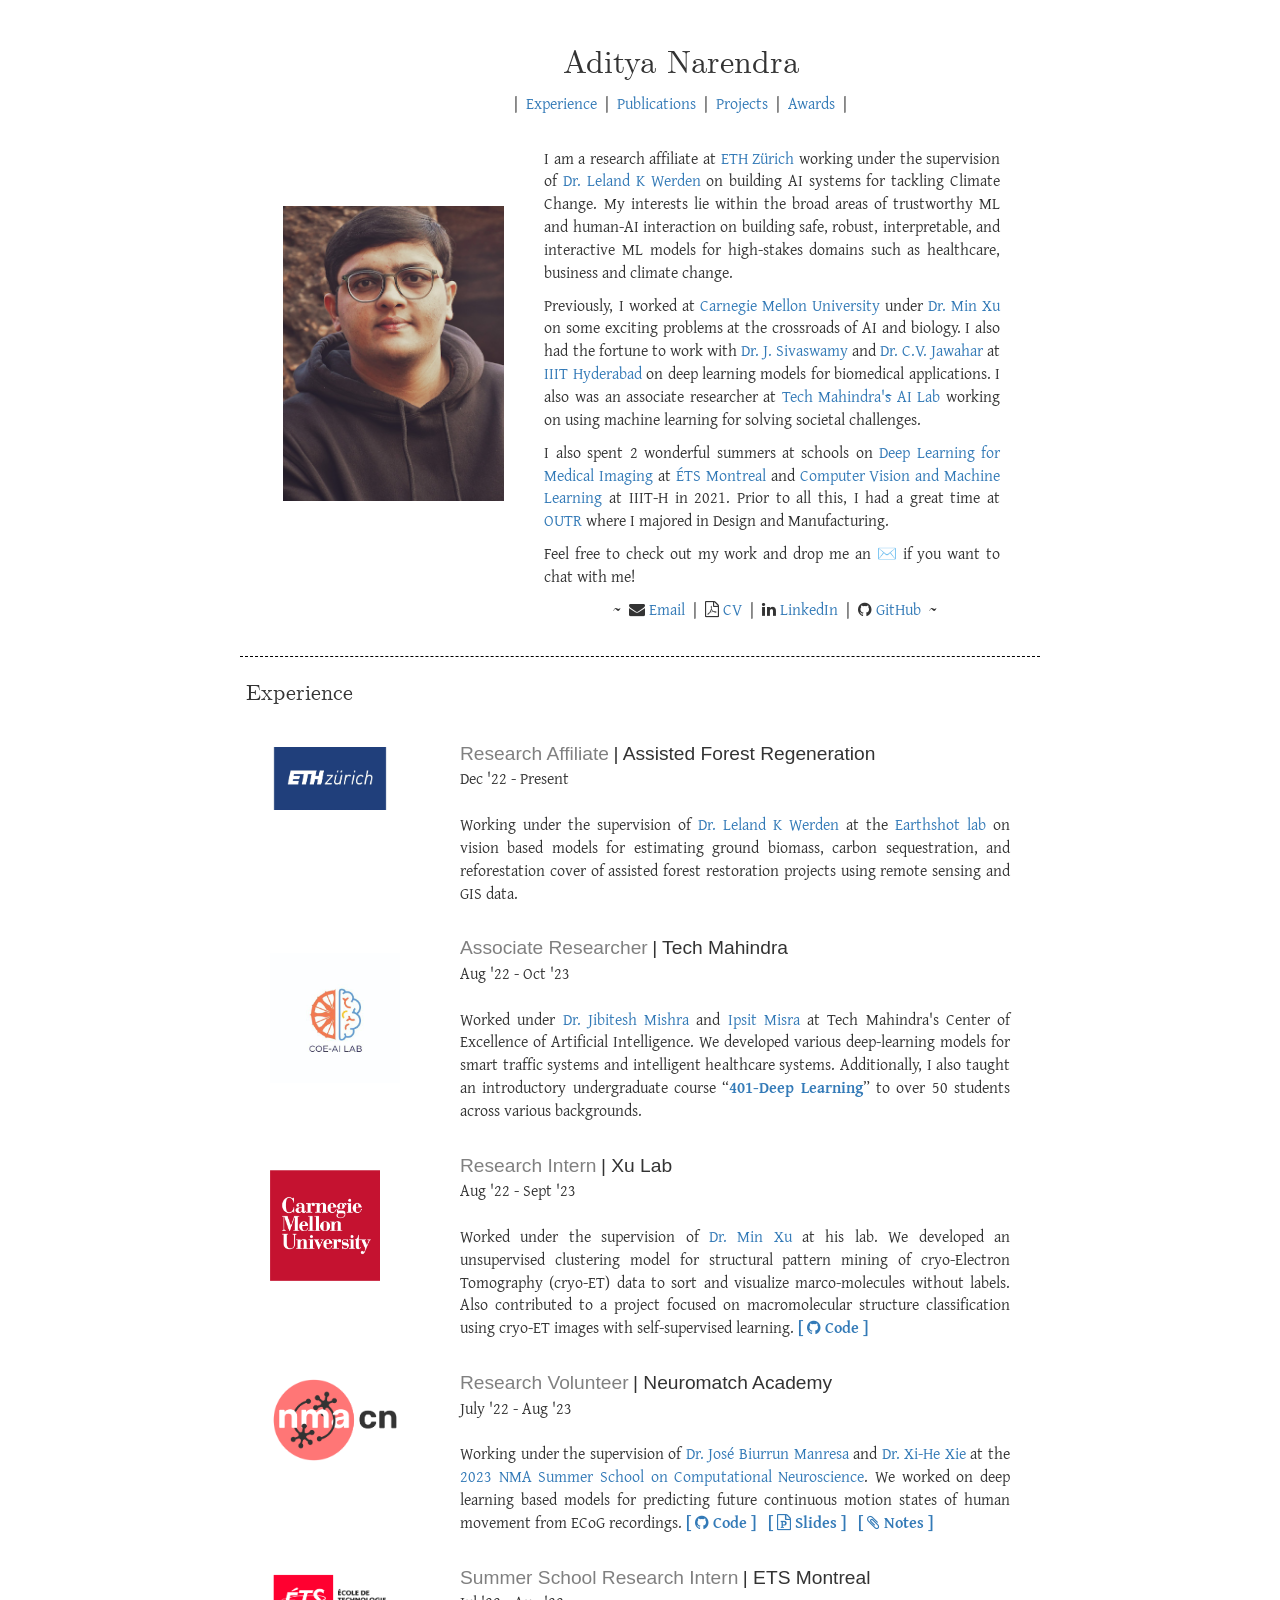
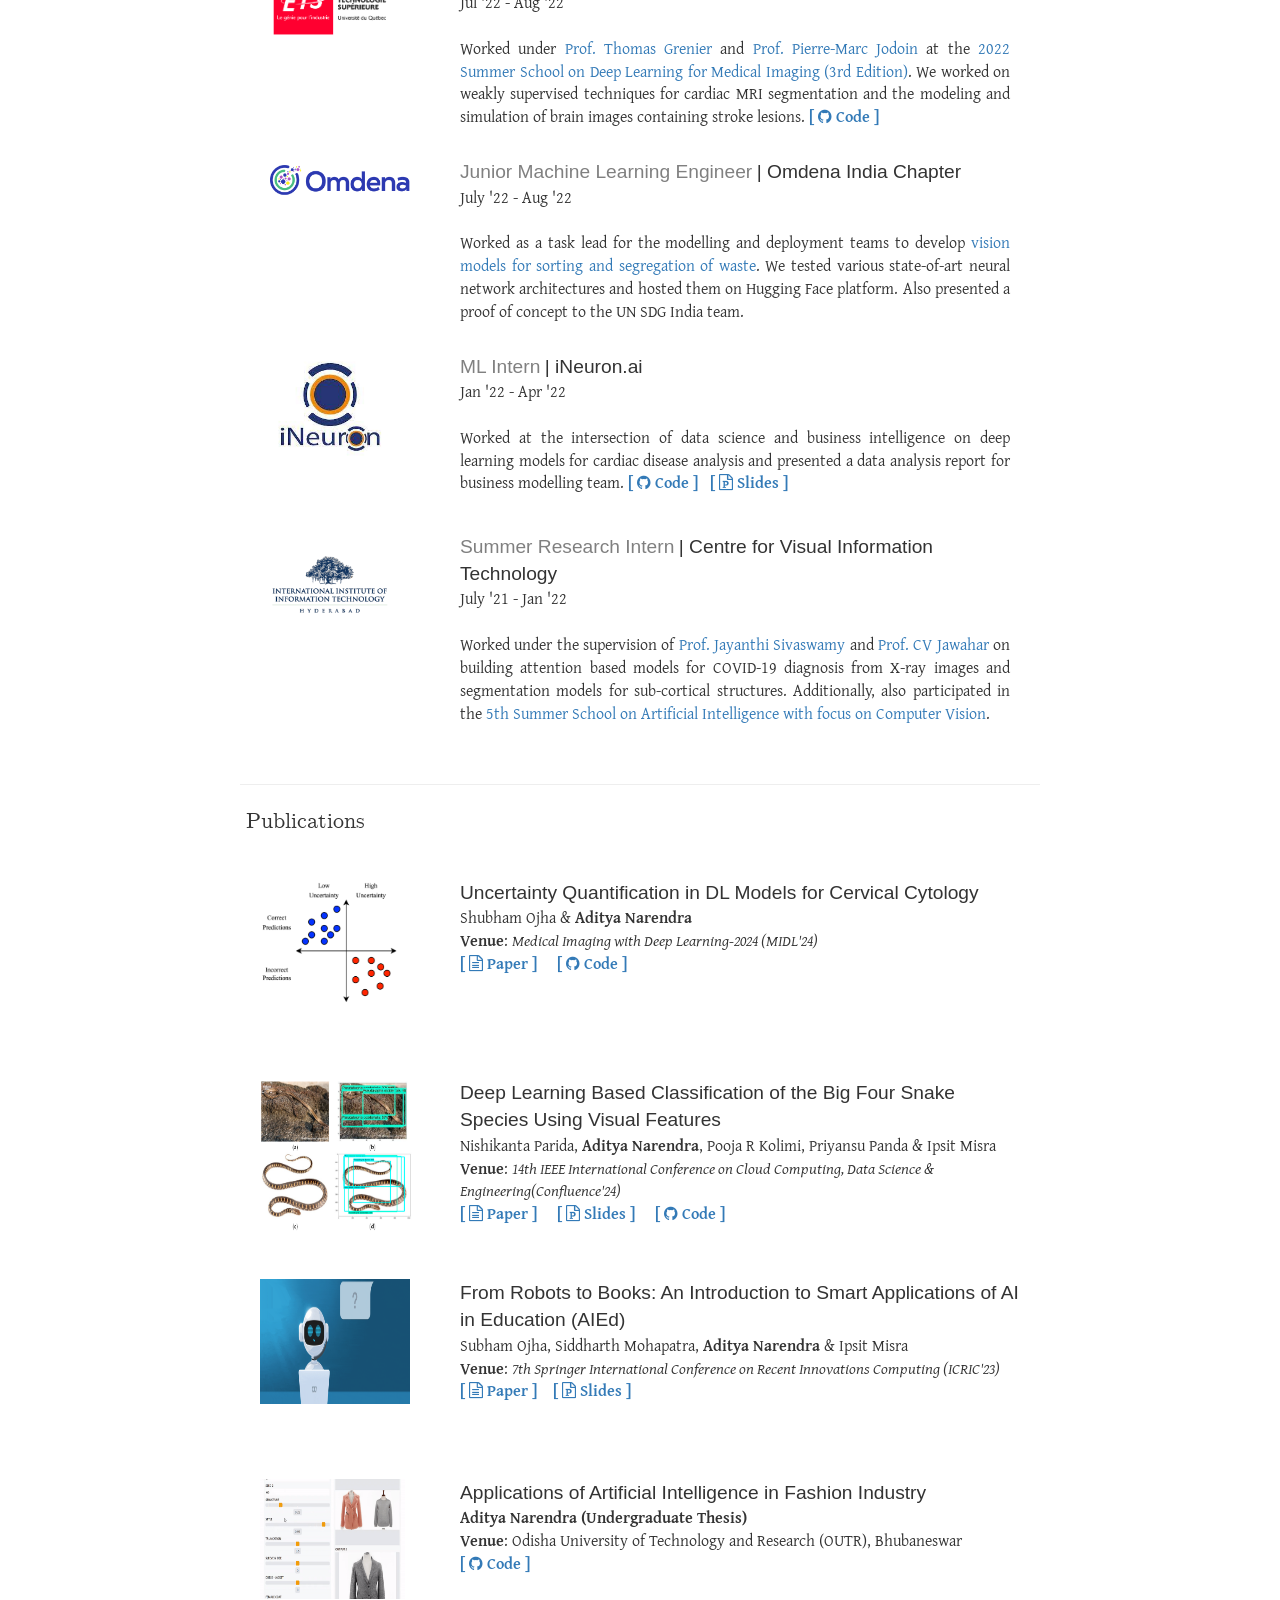
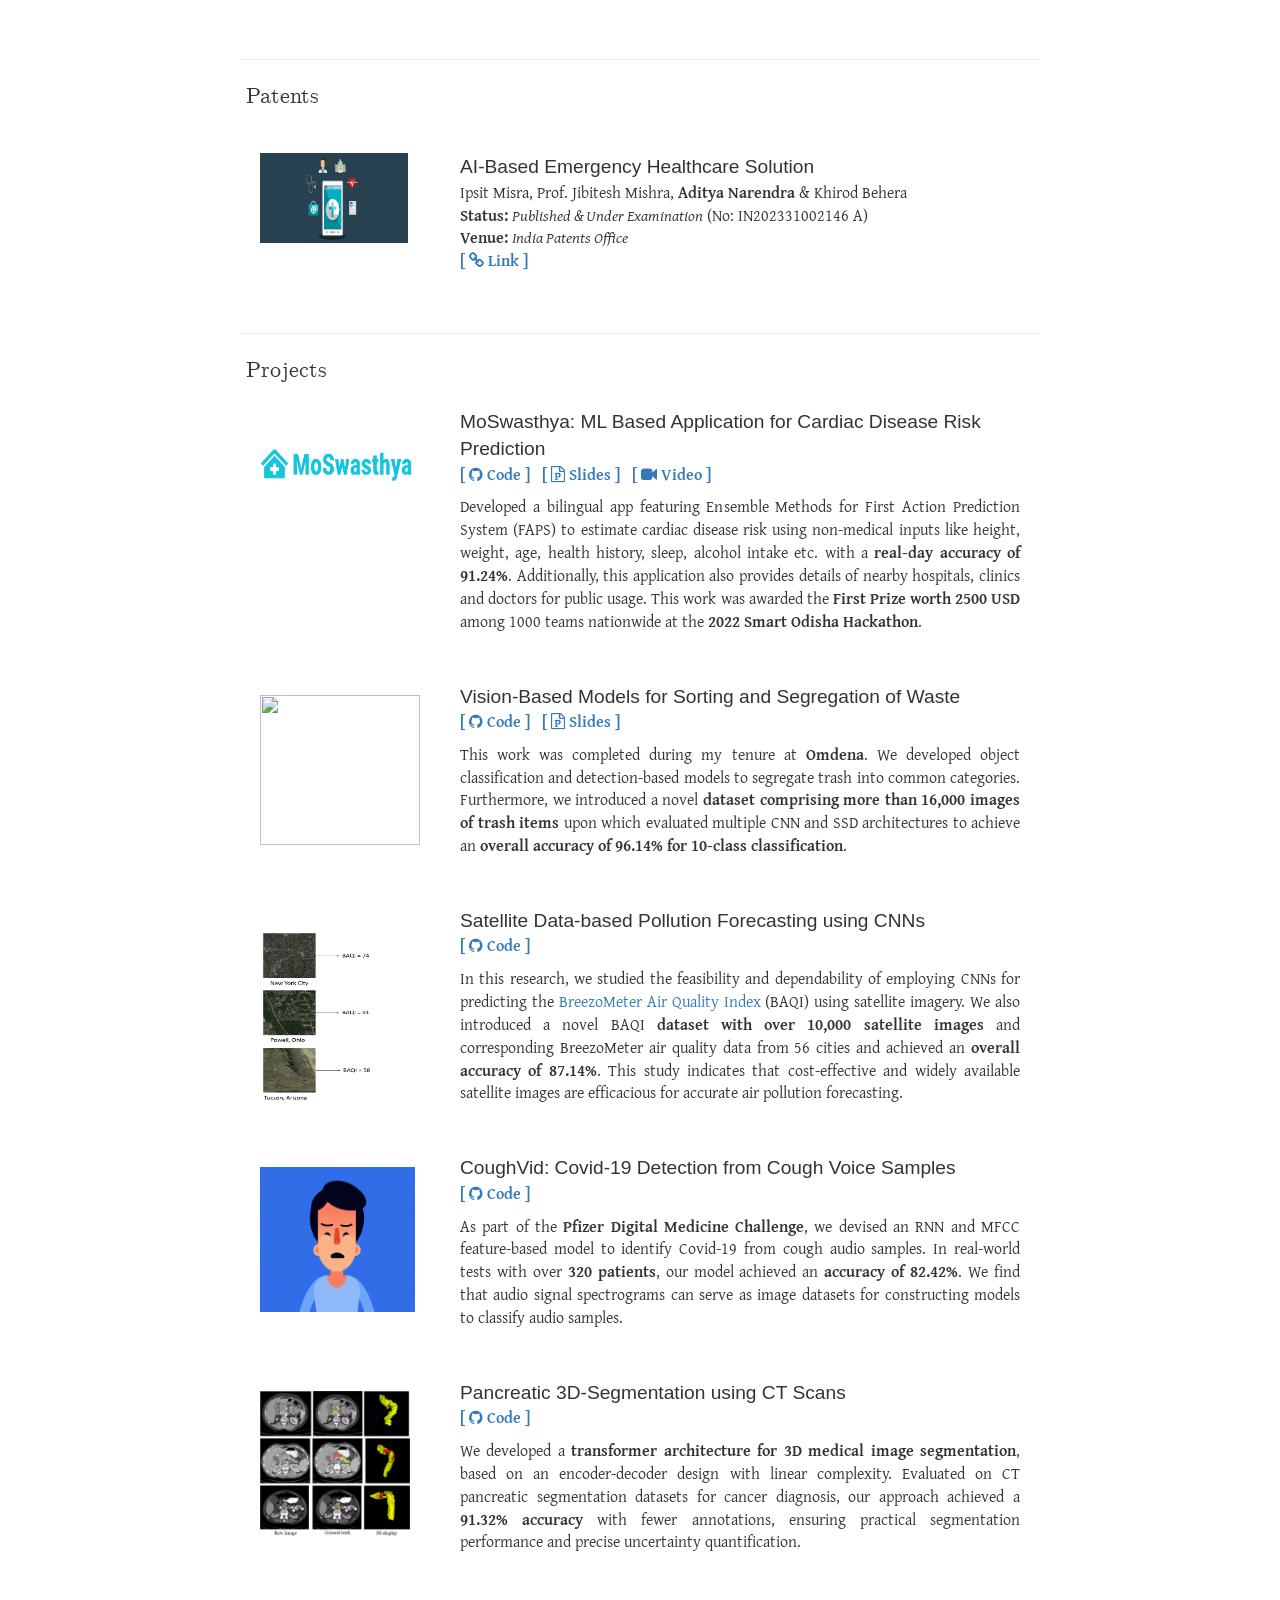
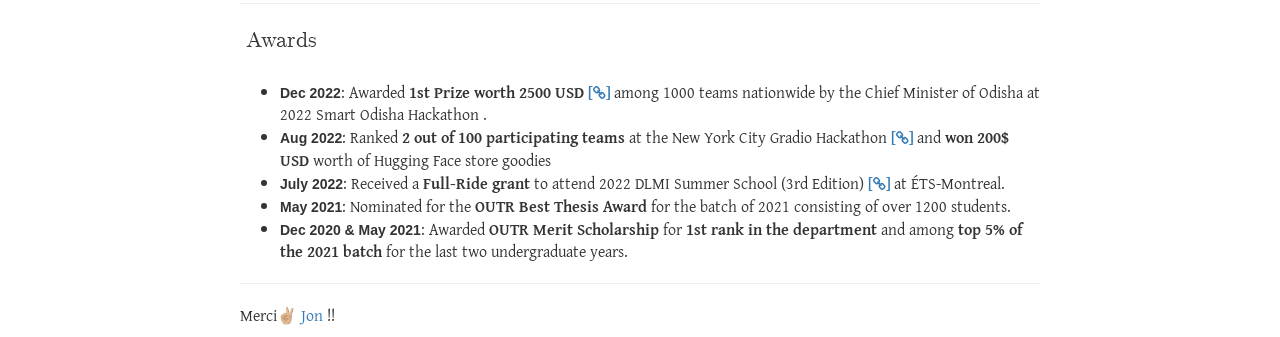
==== commit 5217faa1: "Update index.html" ====
--- a/index.html
+++ b/index.html
@@ -160,7 +160,7 @@
                                     right: 117px;">
                                     &nbsp~&nbsp
                                     <i class="fa fa-envelope" aria-hidden="true"></i> <a href="mailto:adinarendra0108@gmail.com" target="_blank">Email</a> &nbsp|&nbsp
-                                    <i class="fa fa-file-pdf-o" aria-hidden="true"></i> <a href="data/AdityaNarendraCV24.pdf" target="_blank">CV</a> &nbsp|&nbsp
+                                    <i class="fa fa-file-pdf-o" aria-hidden="true"></i> <a href="data/AdityaNarendraCV.pdf" target="_blank">CV</a> &nbsp|&nbsp
                                     <i class="fa fa-linkedin" aria-hidden="true"></i> <a href="https://www.linkedin.com/in/adityanarendra/" target="_blank">LinkedIn</a>
                                     &nbsp|&nbsp
                                     <i class="fa fa-github" aria-hidden="true"></i> <a href="https://github.com/AdiNarendra98" target="_blank">GitHub</a>
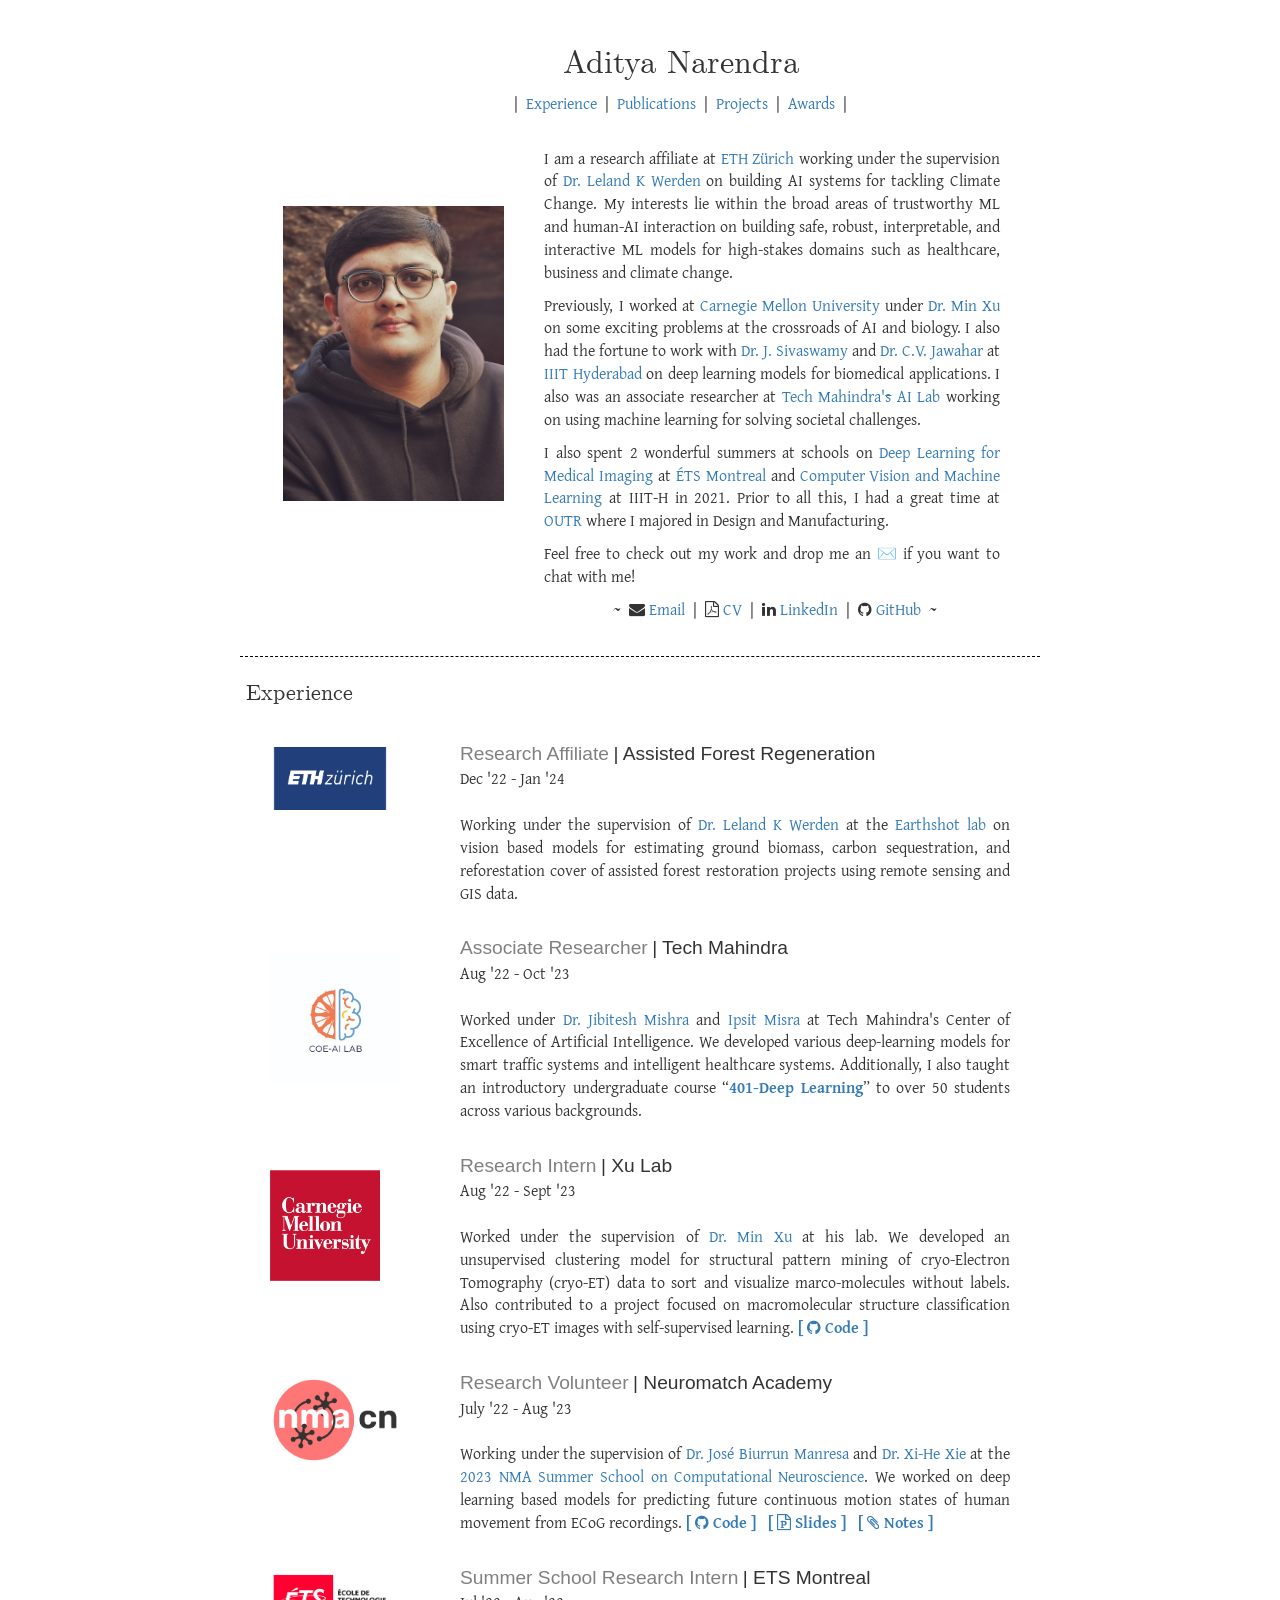
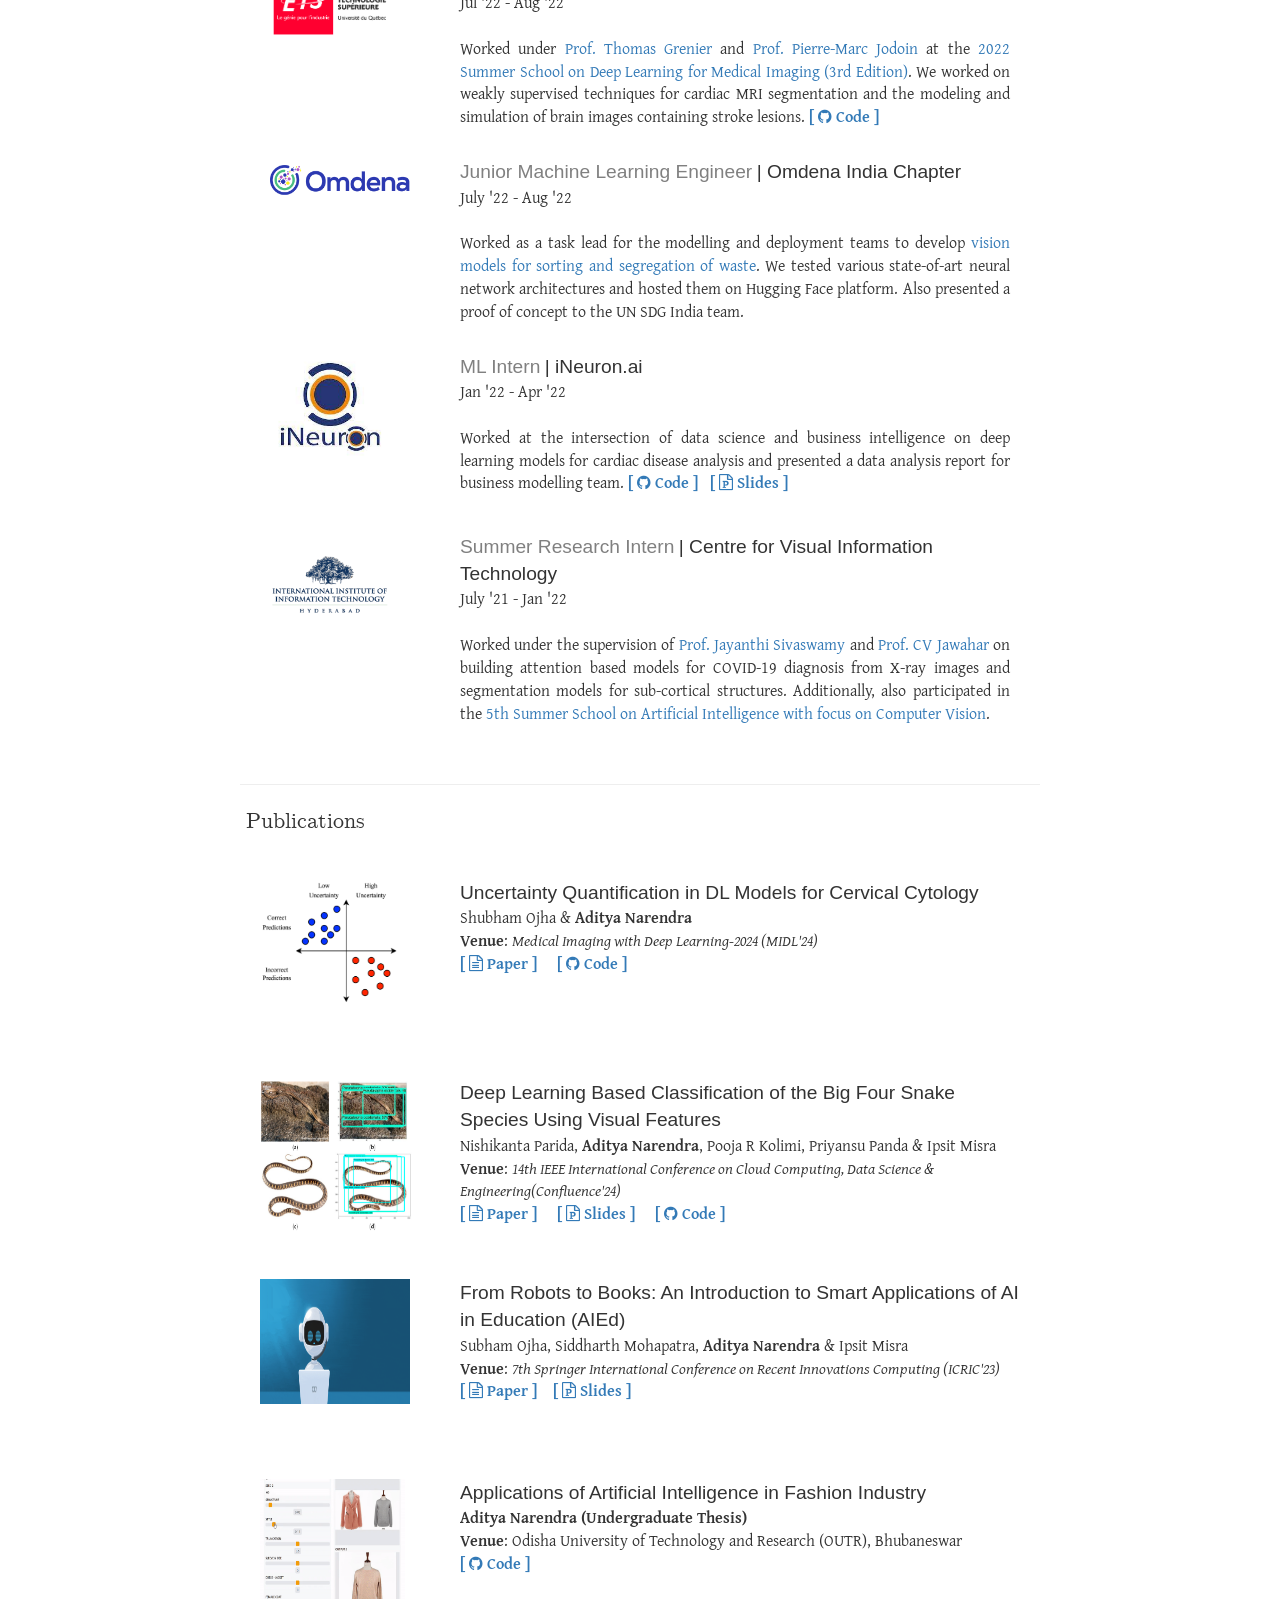
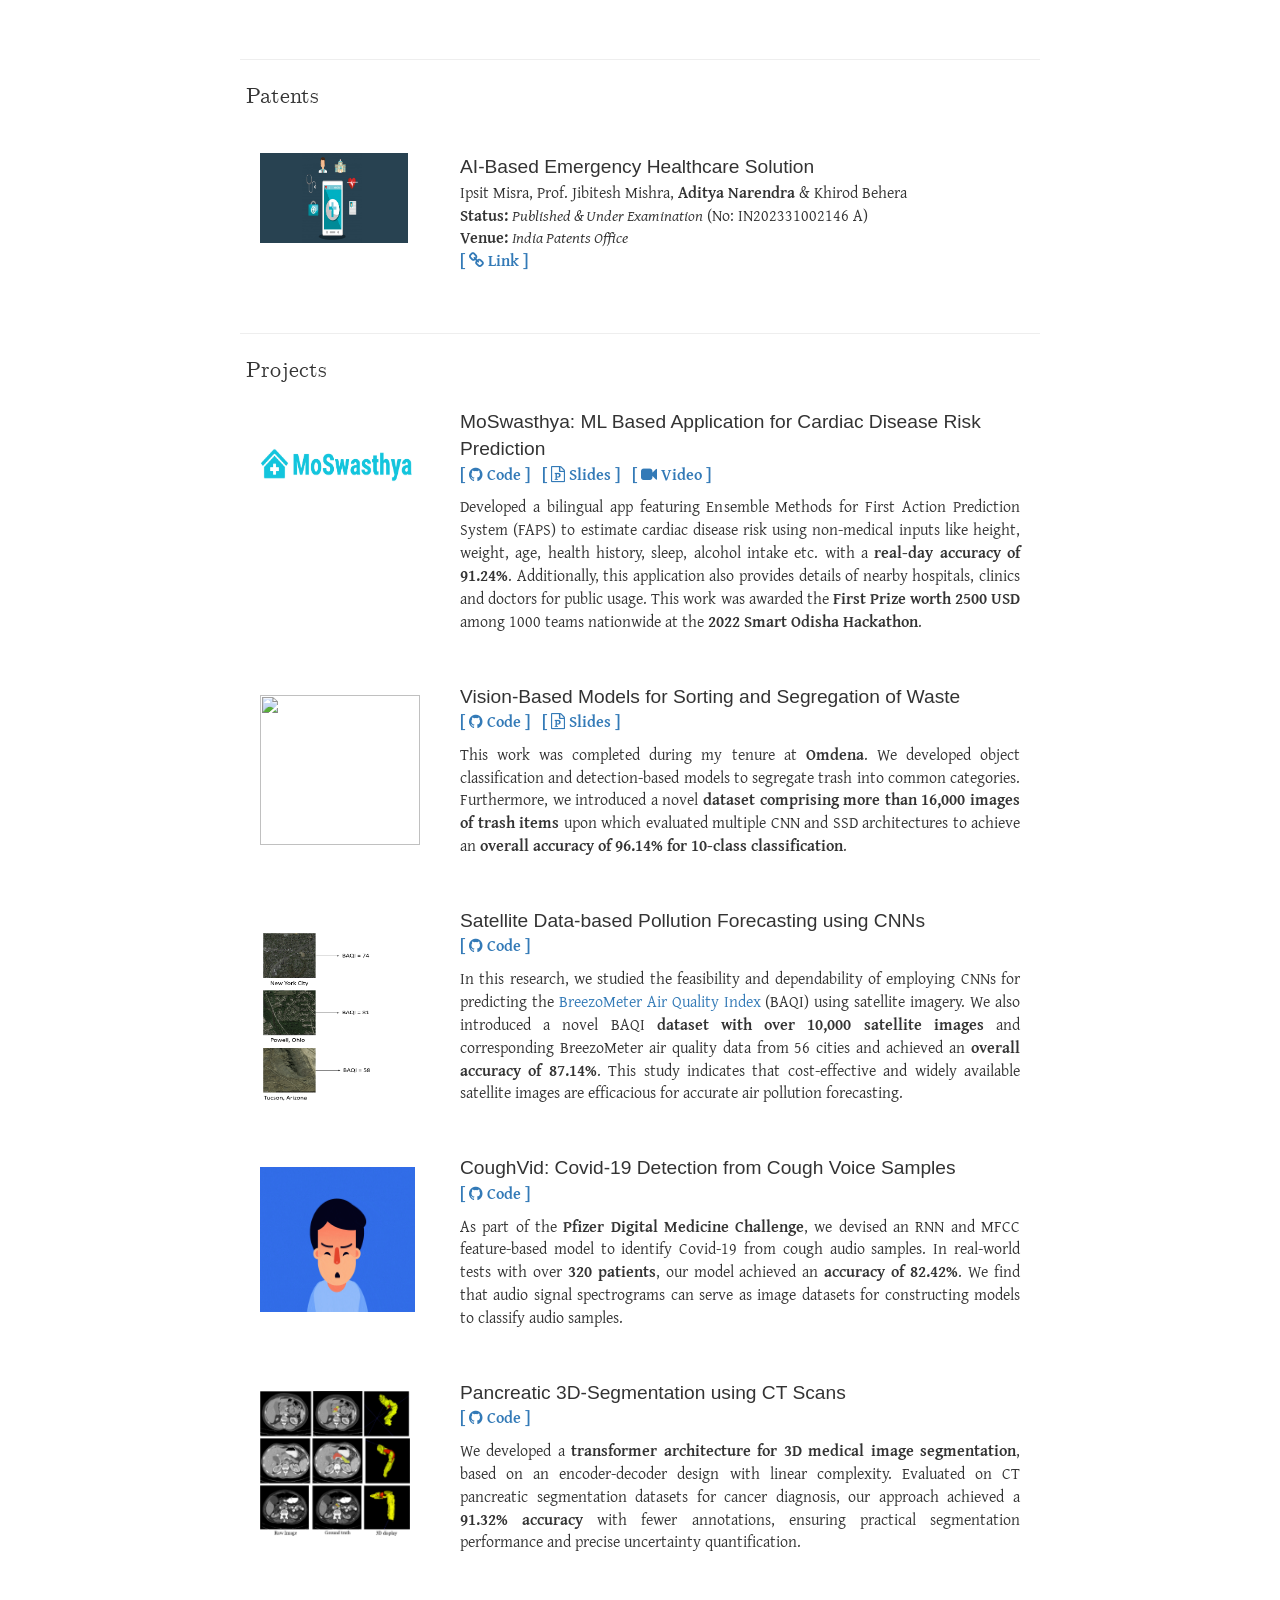
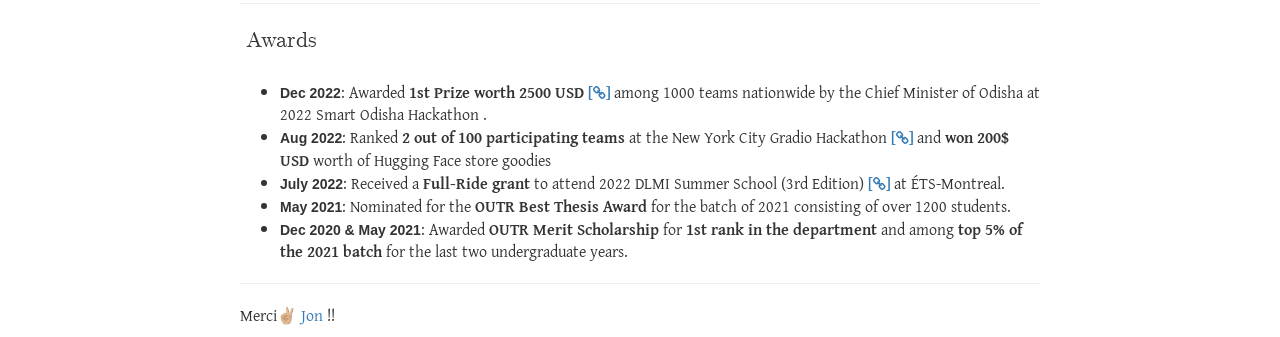
==== commit 5007d98b: "Update index.html" ====
--- a/index.html
+++ b/index.html
@@ -283,7 +283,7 @@
                                         <papertitle><big> | Assisted Forest
                                                 Regeneration</big></papertitle>
                                         <br>
-                                        Dec '22 - Present
+                                        Dec '22 - Jan '24
                                         <br>
                                         <br>
                                         <p align="justify">  Working under the supervision of <a href="https://usys.ethz.ch/en/people/profile.Mjk3MTM5.TGlzdC82MzcsMzIwMTk3MjIy.html" _blank">Dr. Leland K Werden</a> at the <a href="https://www.collaborative.earth/lab-assisted-forest-regeneration" _blank">Earthshot lab</a> on vision based models for estimating ground biomass, carbon sequestration, and reforestation cover of assisted forest restoration projects using remote sensing and GIS data.</p>
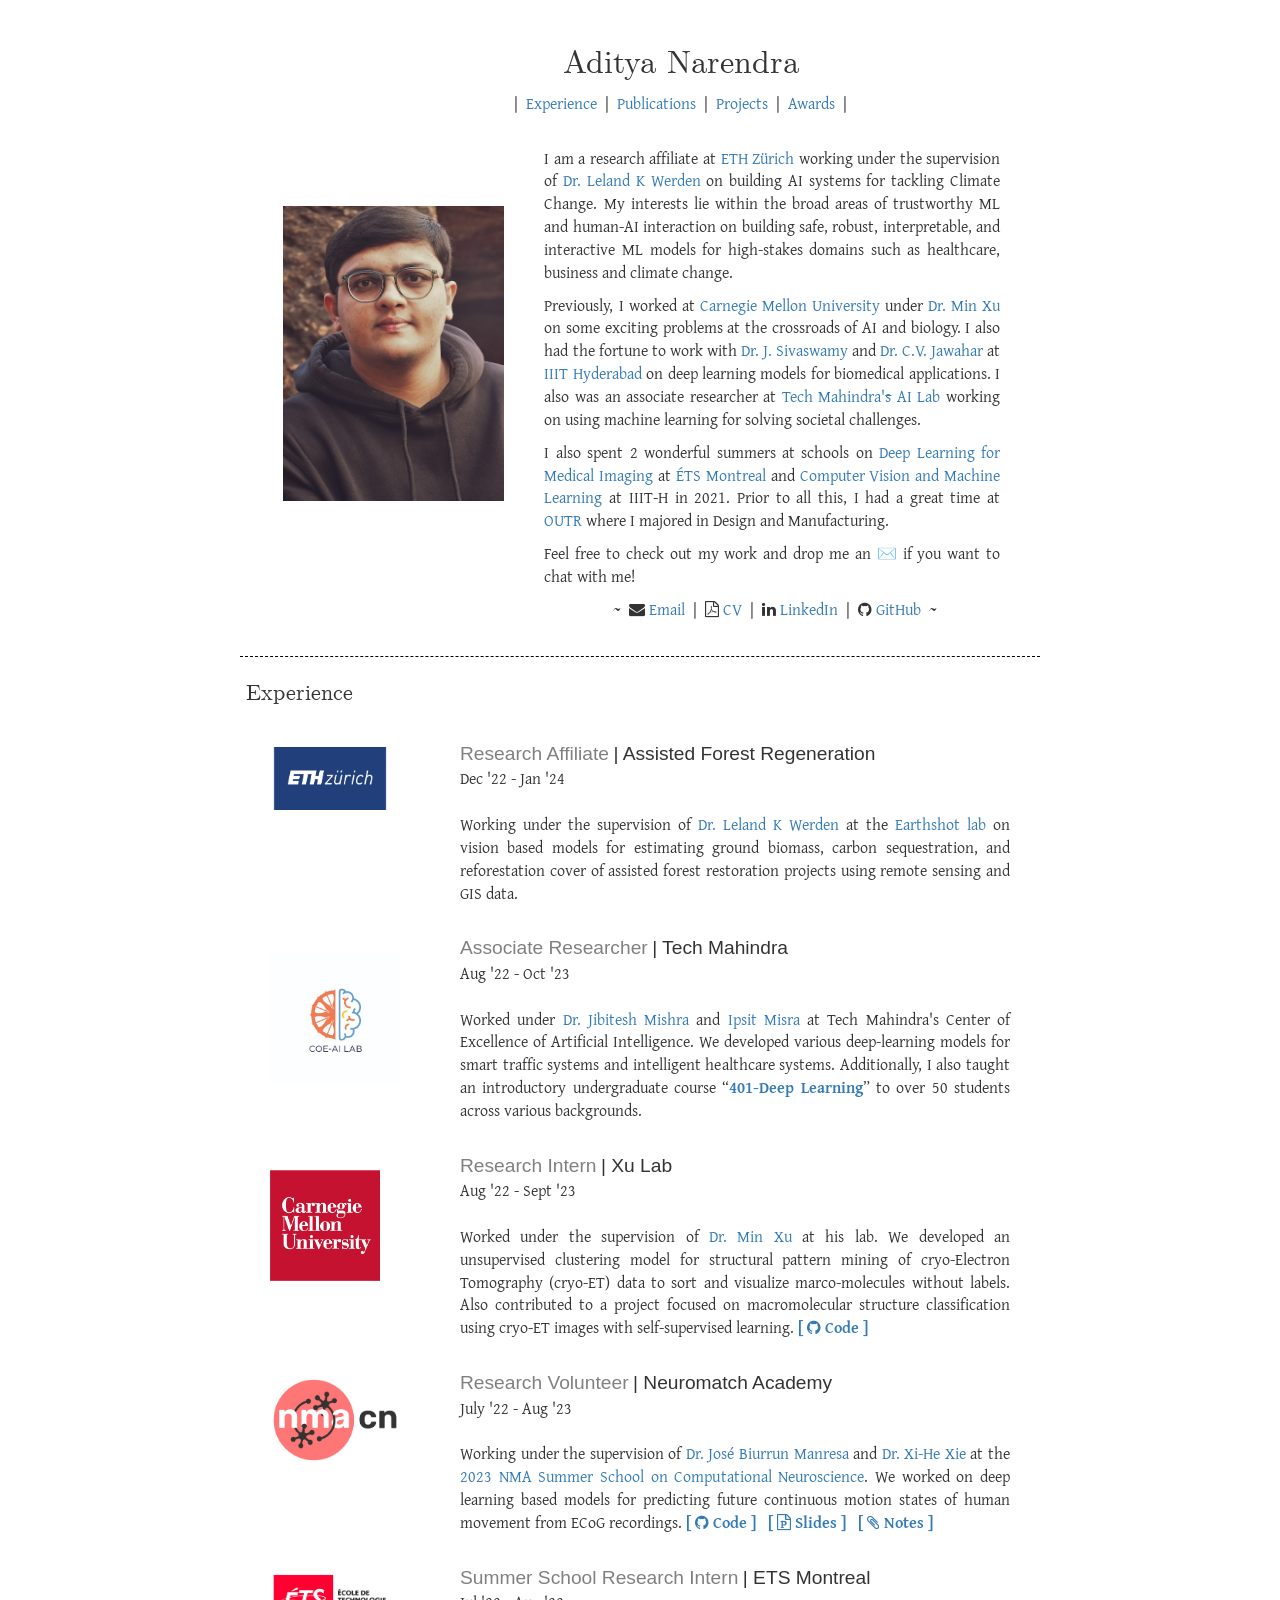
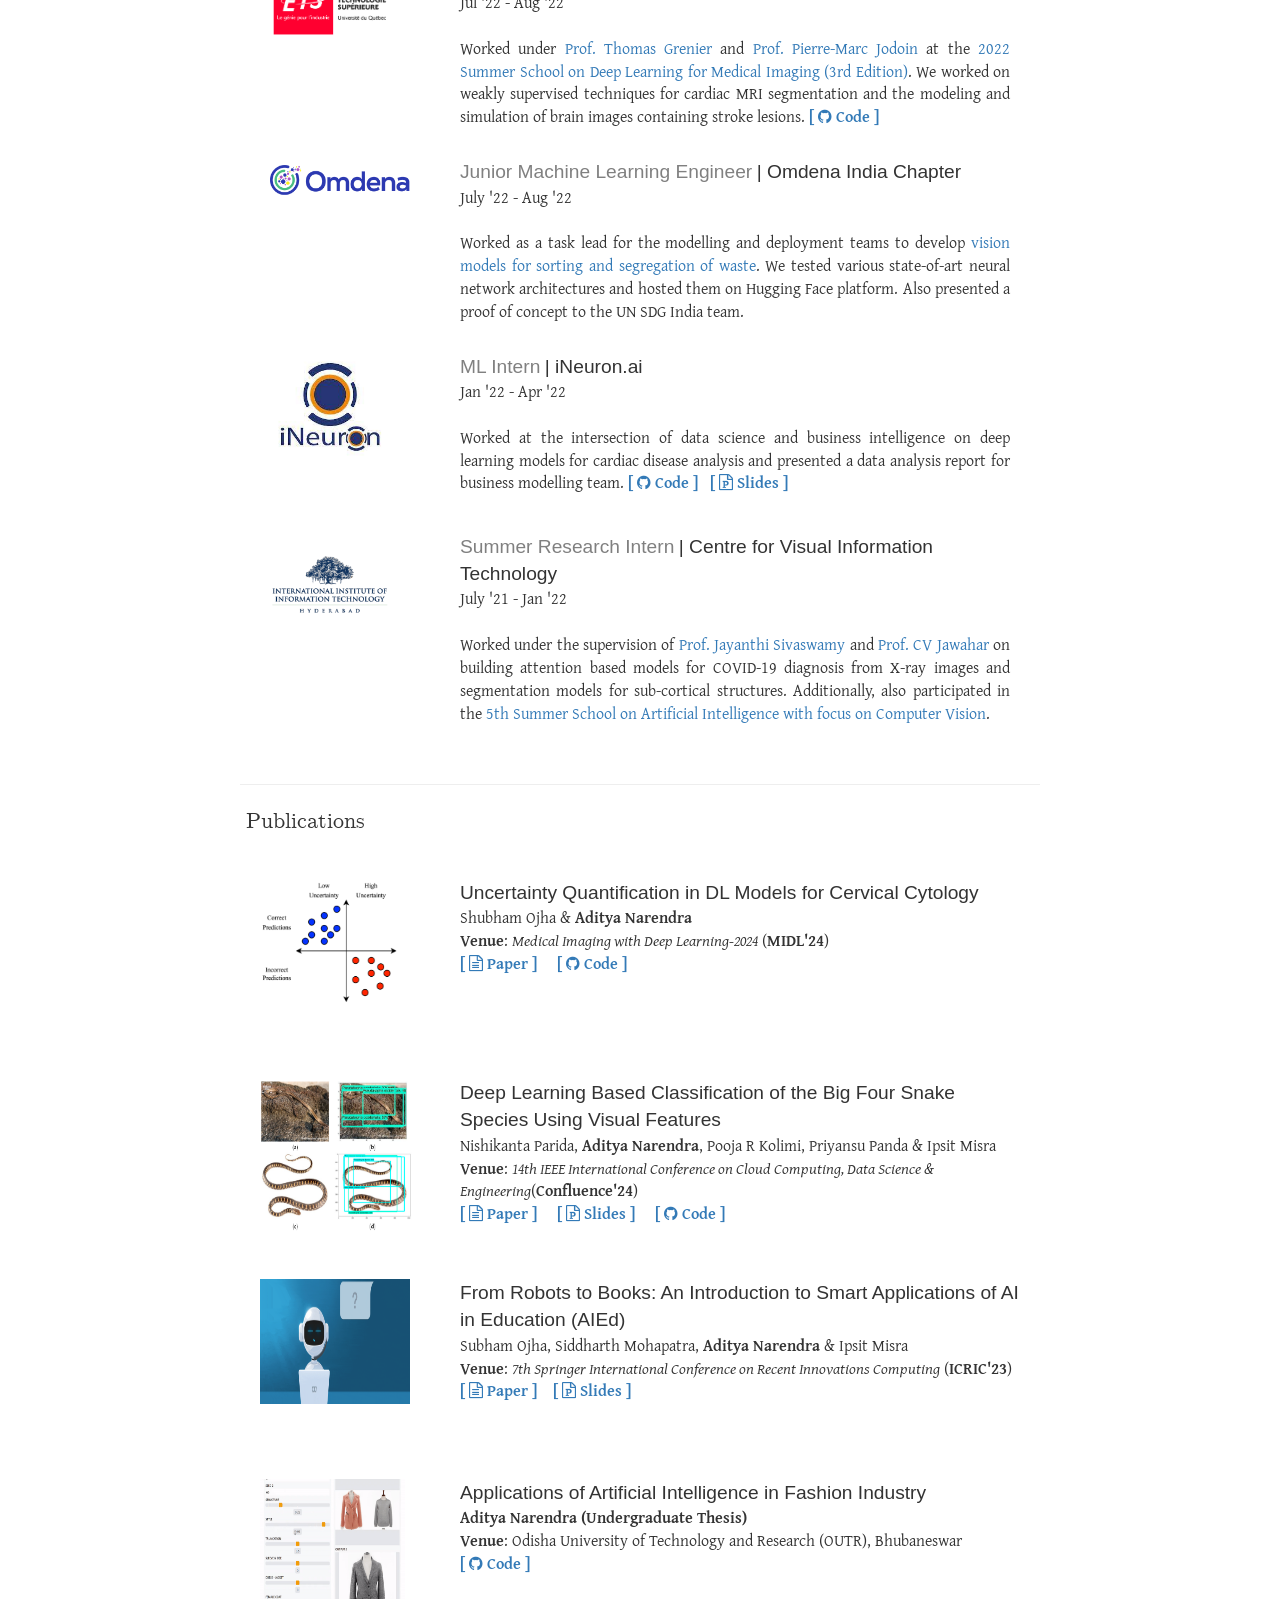
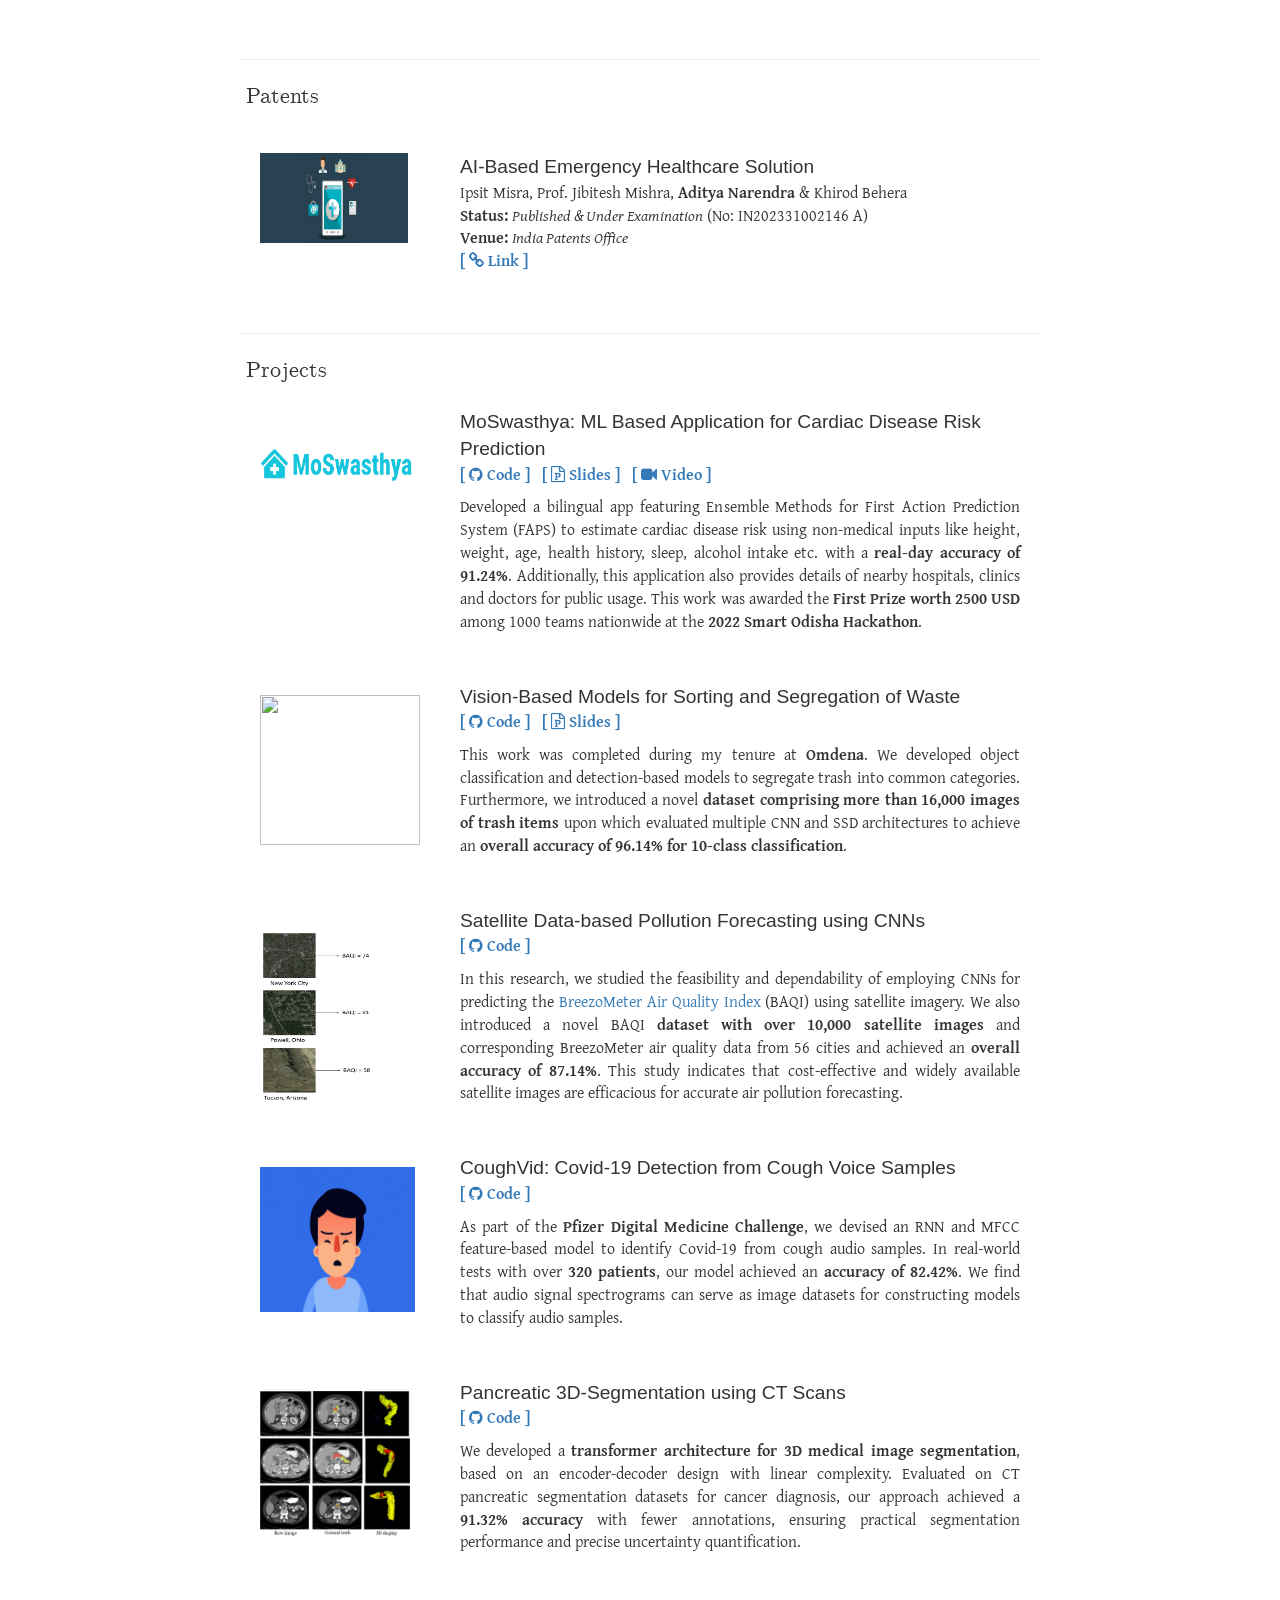
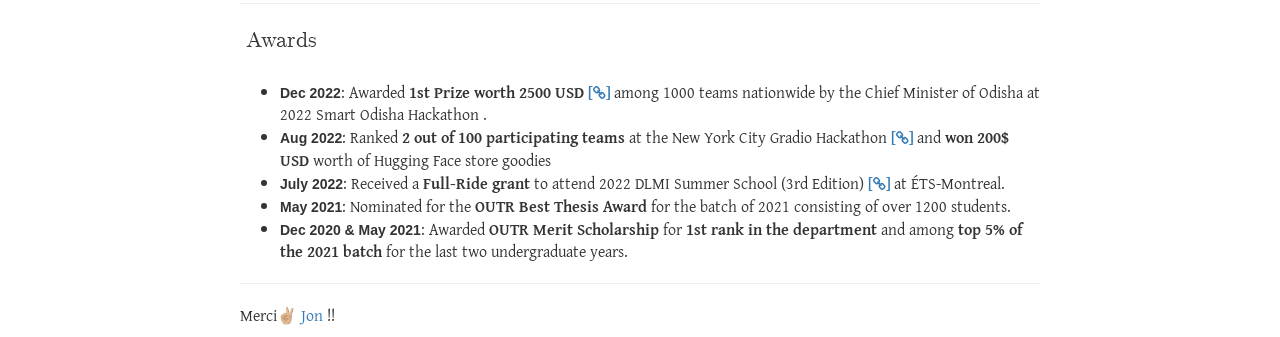
==== commit 931a15d8: "Update index.html" ====
--- a/index.html
+++ b/index.html
@@ -471,7 +471,7 @@
 
                     <div class="pub-authors"> Shubham Ojha & <b>Aditya Narendra</b>
                     </div>
-                    <span class="pub-venue"><b>Venue</b>:  <i> Medical Imaging with Deep Learning-2024 (MIDL'24)</i>
+                    <span class="pub-venue"><b>Venue</b>:  <i> Medical Imaging with Deep Learning-2024</i> (<b>MIDL'24</b>)
                      </span> <br>
                      <b><a style="font-weight: 800;font-size: 16px"href="https://openreview.net/forum?id=hrTiw1X7yq" target="_blank">[ <i class="fa fa-file-text-o" aria-hidden="true"></i> Paper ]</a></b> &nbsp;&nbsp;&nbsp;
                      
@@ -492,7 +492,7 @@
 
                     <div class="pub-authors"> Nishikanta Parida, <b>Aditya Narendra</b>, Pooja R Kolimi, Priyansu Panda & Ipsit Misra
                     </div>
-                    <span class="pub-venue"><b>Venue</b>:  <i> 14th IEEE International Conference on Cloud Computing, Data Science & Engineering(Confluence'24)</i>
+                    <span class="pub-venue"><b>Venue</b>:  <i> 14th IEEE International Conference on Cloud Computing, Data Science & Engineering</i>(<b>Confluence'24</b>)
                      </span> <br>
                      <b><a style="font-weight: 800;font-size: 16px"href="https://ieeexplore.ieee.org/document/10463276" target="_blank">[ <i class="fa fa-file-text-o" aria-hidden="true"></i> Paper ]</a></b> &nbsp;&nbsp;&nbsp;
                      
@@ -521,7 +521,7 @@
 
                     <div class="pub-authors">Subham Ojha, Siddharth Mohapatra, <span class="fw6"><b> Aditya Narendra</b> & Ipsit Misra
                     </div>
-                    <span class="pub-venue"><b>Venue</b>: <i>7th Springer International Conference on Recent Innovations Computing (ICRIC'23)</i>
+                    <span class="pub-venue"><b>Venue</b>: <i>7th Springer International Conference on Recent Innovations Computing</i> (<b>ICRIC'23</b>)
                     </span> <br>
                     <span class="pub-desc">
                         <a style=" font-weight: 800;font-size: 16px" href="https://arxiv.org/pdf/2301.10026.pdf" target="_blank">[ <i class="fa fa-file-text-o" aria-hidden="true"></i> 
